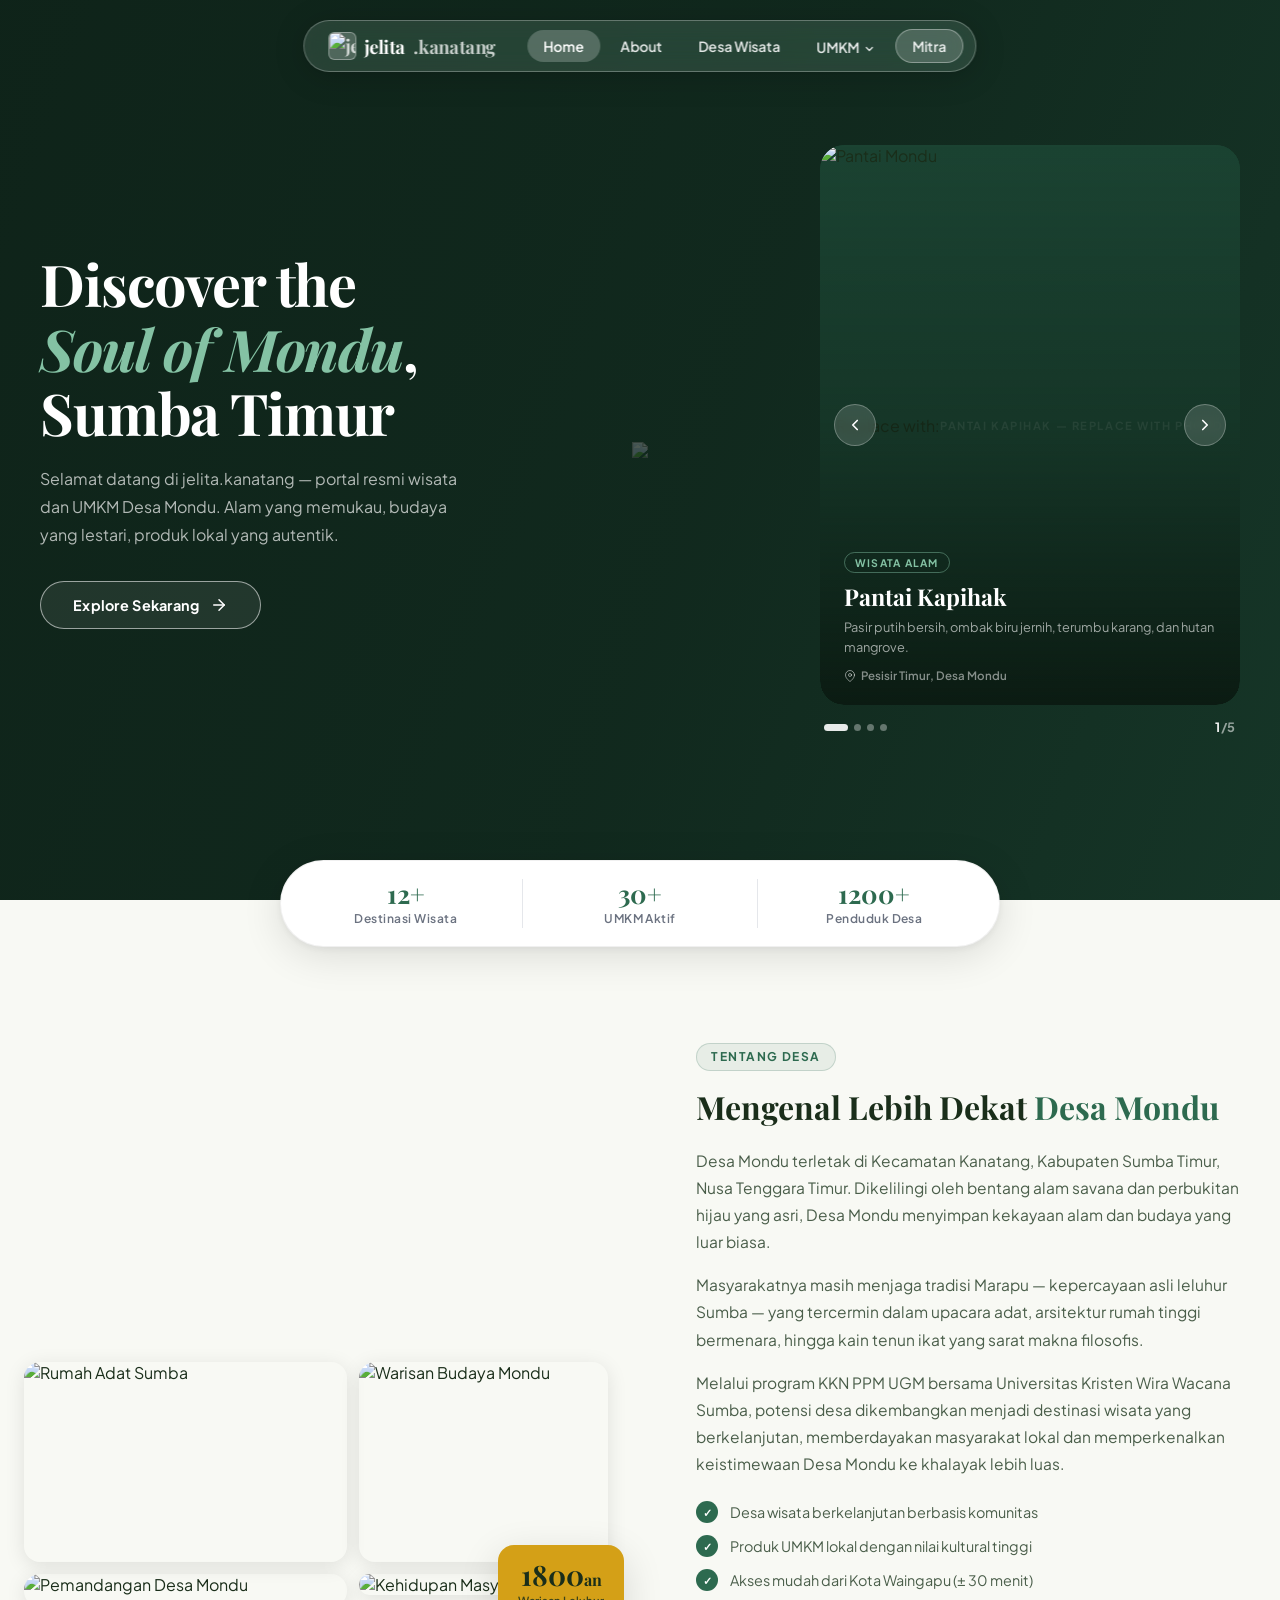
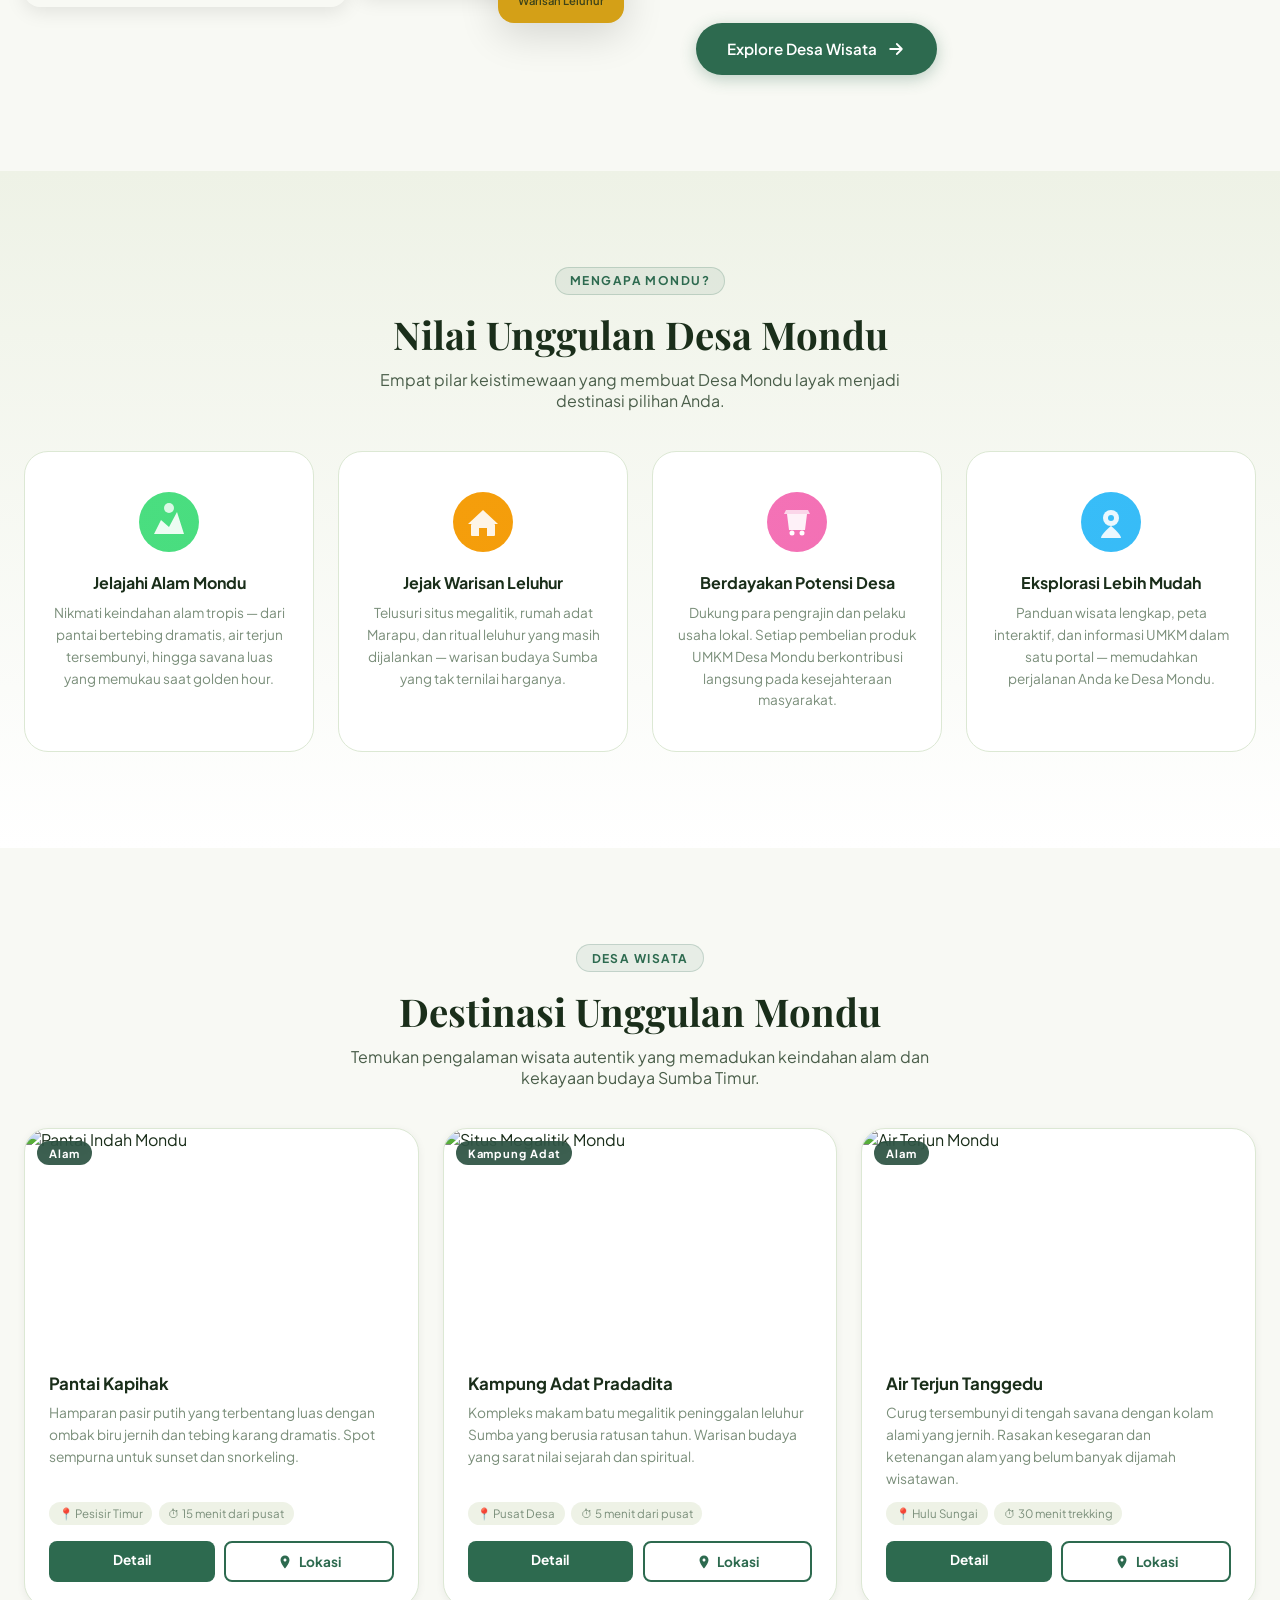
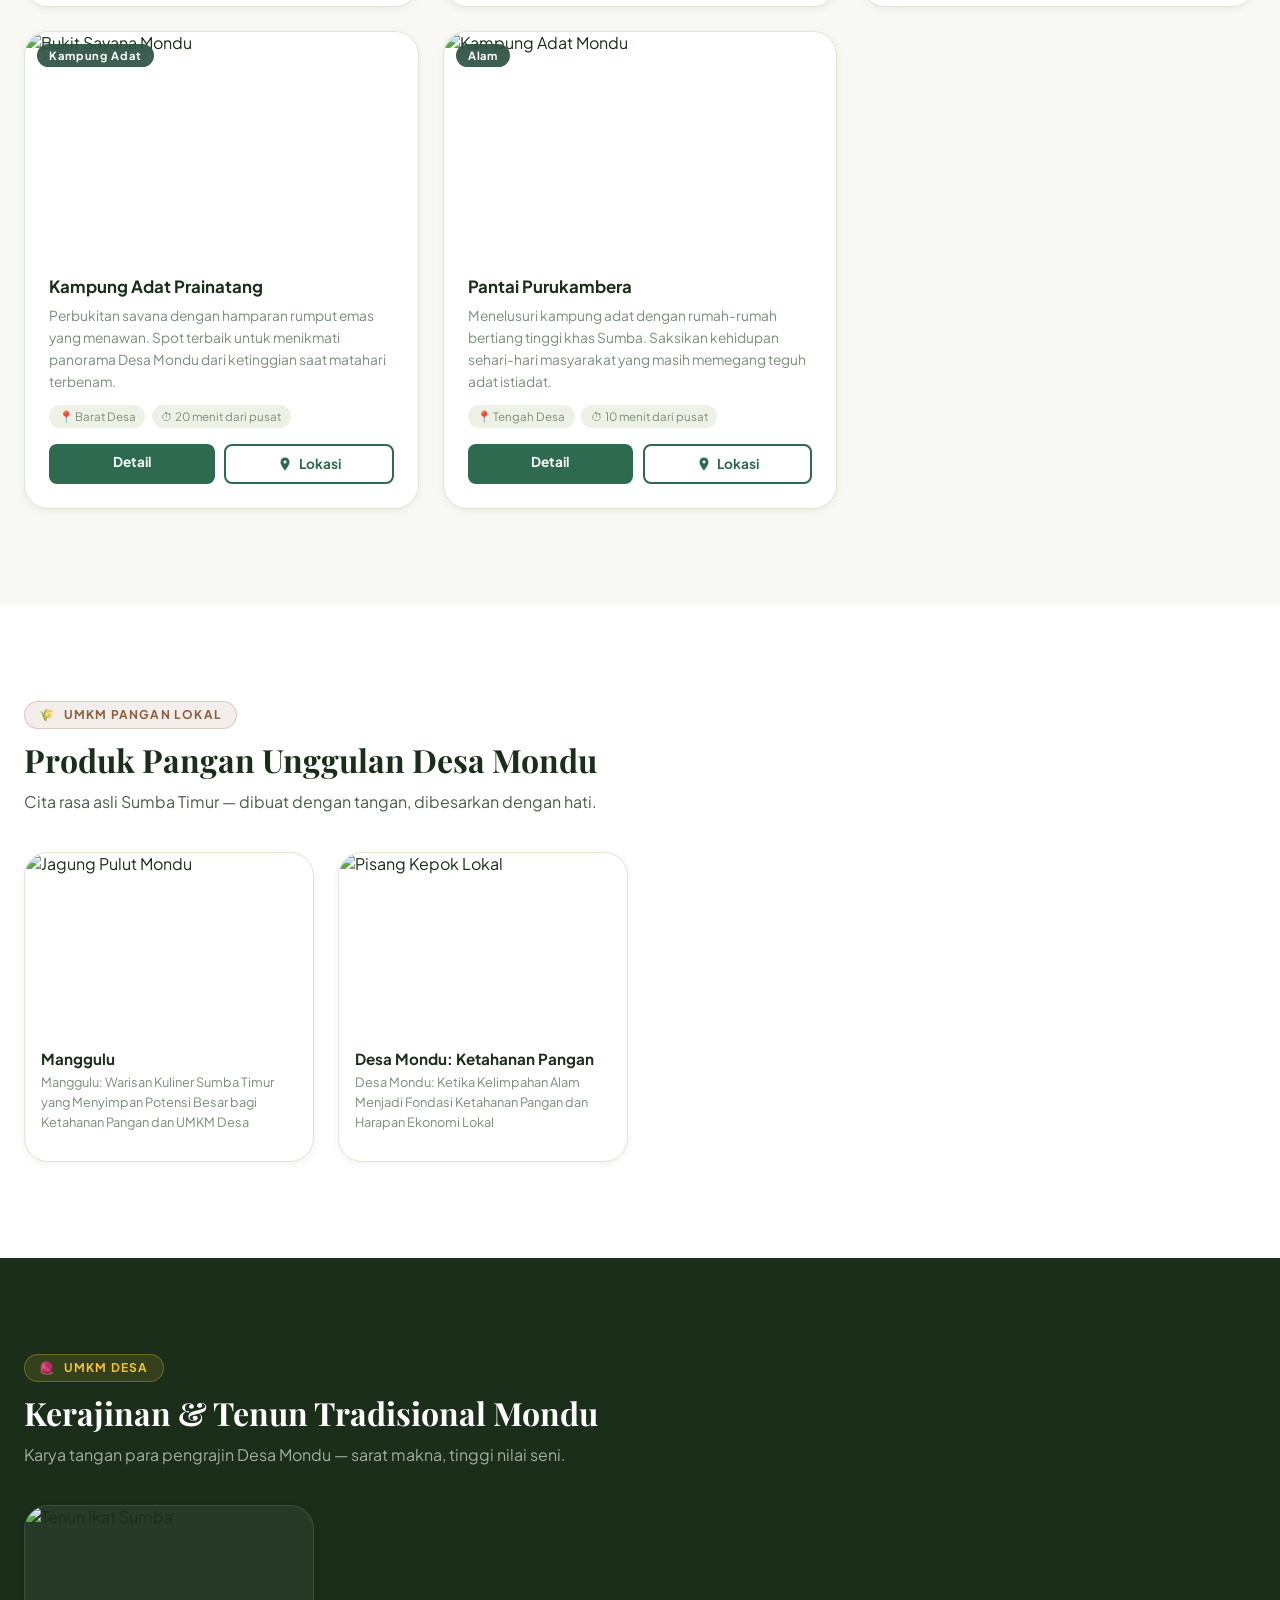
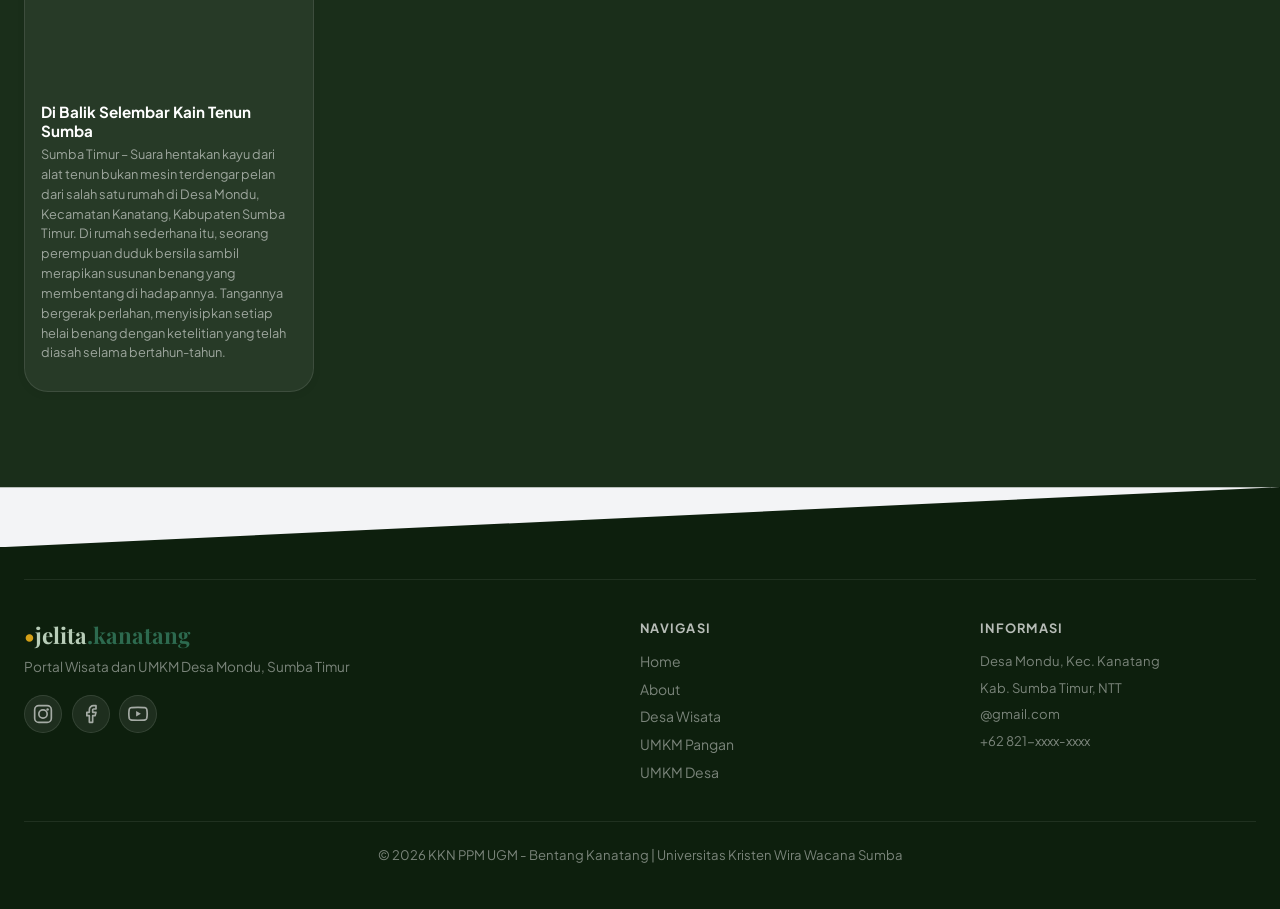
==== index.html @ 44c1d5ea "Add files via upload" ====
<!DOCTYPE html>
<html lang="id" class="scroll-smooth">
<head>
  <meta charset="UTF-8" />
  <meta name="viewport" content="width=device-width, initial-scale=1.0" />
  <meta name="description" content="jelita.kanatang — Jelajahi pesona alam, budaya, dan produk lokal Desa Mondu, Sumba Timur. Platform desa wisata dan UMKM unggulan." />
  <meta name="keywords" content="Desa Mondu, Wisata Sumba, KKN UGM, UMKM Sumba, jelita kanatang, desa wisata" />
  <meta name="author" content="KKN PPM UGM - Bentang Kanatang" />
  <title>jelita.kanatang — Desa Wisata &amp; UMKM Mondu, Sumba Timur</title>

  <!-- Google Fonts -->
  <link rel="preconnect" href="https://fonts.googleapis.com" />
  <link rel="preconnect" href="https://fonts.gstatic.com" crossorigin />
  <link href="https://fonts.googleapis.com/css2?family=Plus+Jakarta+Sans:wght@300;400;500;600;700;800&family=Playfair+Display:ital,wght@0,600;0,700;1,600&display=swap" rel="stylesheet" />

  <!-- External Stylesheet -->
  <link rel="stylesheet" href="style.css" />

  <!-- JavaScript and Tailwind -->
  <script src="script.js"></script>
  <script src="https://cdn.tailwindcss.com"></script>
</head>
<body>

<!-- ═══════════════════════════════════════════════════════
     ① FLOATING PILL HEADER (NEW CODE)
═══════════════════════════════════════════════════════ -->
<header id="site-header" role="banner">
  <div class="nav-inner">

    <!-- Logo with placeholder img -->
    <a href="#home" class="nav-logo" id="logo-link" aria-label="jelita.kanatang homepage">
      <span class="nav-logo-img" aria-hidden="true">
        <img src="images/no bg.png" alt="jelita.kanatang logo" width="28" height="28" />
        <!-- <svg xmlns="http://www.w3.org/2000/svg" width="16" height="16" viewBox="0 0 24 24" fill="none" stroke="currentColor" stroke-width="1.75" stroke-linecap="round" stroke-linejoin="round" aria-hidden="true"><path d="M3 9.5L12 3l9 6.5V21H3V9.5z"/><rect x="9" y="14" width="6" height="7"/></svg> -->
      </span>
      jelita<span>.kanatang</span>
    </a>

    <!-- Desktop nav (Mitra button inside nav group — no gap) -->
    <nav class="new-nav-links" id="main-nav" aria-label="Main navigation">
      <a href="#home" class="active" id="nav-link-home">Home</a>
      <a href="#about" id="nav-link-about">About</a>
      <a href="#wisata" id="nav-link-wisata">Desa Wisata</a>

      <!-- UMKM Dropdown -->
      <div class="new-dropdown-wrapper">
        <a href="#umkm-pangan" id="nav-link-umkm" aria-haspopup="true">
          UMKM
          <svg xmlns="http://www.w3.org/2000/svg" width="12" height="12" viewBox="0 0 24 24" fill="none" stroke="currentColor" stroke-width="2.5" stroke-linecap="round" stroke-linejoin="round" style="display:inline-block;vertical-align:middle;margin-left:2px;" aria-hidden="true">
            <polyline points="6 9 12 15 18 9"></polyline>
          </svg>
        </a>
        <div class="new-dropdown-menu" role="menu">
          <a href="#umkm-pangan" role="menuitem" id="nav-umkm-pangan">
            <svg xmlns="http://www.w3.org/2000/svg" width="16" height="16" viewBox="0 0 24 24" fill="none" stroke="currentColor" stroke-width="1.75" stroke-linecap="round" stroke-linejoin="round" aria-hidden="true"><path d="M12 2a5 5 0 0 1 5 5c0 5-5 13-5 13S7 12 7 7a5 5 0 0 1 5-5z"/></svg>
            UMKM Pangan Lokal
          </a>
          <a href="#umkm-desa" role="menuitem" id="nav-umkm-desa">
            <svg xmlns="http://www.w3.org/2000/svg" width="16" height="16" viewBox="0 0 24 24" fill="none" stroke="currentColor" stroke-width="1.75" stroke-linecap="round" stroke-linejoin="round" aria-hidden="true"><rect x="2" y="7" width="20" height="15" rx="2"/><path d="M16 7V5a2 2 0 0 0-2-2h-4a2 2 0 0 0-2 2v2"/></svg>
            UMKM Desa
          </a>
        </div>
      </div>

      <!-- Mitra directly next to UMKM (no gap) -->
      <a href="#mitra" class="new-nav-mitra" id="nav-mitra-btn">Mitra</a>
    </nav>

    <!-- Hamburger (mobile) -->
    <button class="new-hamburger" id="hamburger-btn" aria-label="Open navigation menu" aria-expanded="false">
      <span id="hb-1"></span>
      <span id="hb-2"></span>
      <span id="hb-3"></span>
    </button>
  </div>
</header>

<!-- Mobile nav panel -->
<nav class="new-mobile-nav" id="mobile-nav" aria-label="Mobile navigation" aria-hidden="true">
  <a href="#home" id="mob-home">Home</a>
  <a href="#about" id="mob-about">About</a>
  <a href="#wisata" id="mob-wisata">Desa Wisata</a>
  <a href="#umkm-pangan" id="mob-umkm-pangan">UMKM Pangan Lokal</a>
  <a href="#umkm-desa" id="mob-umkm-desa">UMKM Desa</a>
  <a href="#mitra" class="mob-mitra" id="mob-mitra">Mitra</a>
</nav>


<!-- ═══════════════════════════════════════════════════════
     ② HERO SECTION (NEW CODE — full-screen)
═══════════════════════════════════════════════════════ -->
<section id="home" class="new-hero-section" aria-label="Hero — Desa Mondu">

  <!-- Background placeholder backgroud foto desa -->
  <div class="new-hero-bg" id="hero-bg" aria-hidden="true">
    <img src="images/landingPage.png">
  </div>
  <div class="new-hero-overlay" aria-hidden="true"></div>

  <div class="new-hero-content">

    <!-- Left: Headline + CTA -->
    <div class="new-hero-left" style="animation: fadeInUp 0.7s ease 0.1s both;">
      <!-- <div class="new-hero-tag">
        <span class="new-hero-dot" aria-hidden="true"></span>
        Desa Mondu, Sumba Timur
      </div> -->

      <h1 class="new-hero-title">
        Discover the<br />
        <em>Soul of Mondu</em>,<br />
        Sumba Timur
      </h1>

      <p class="new-hero-desc">
        Selamat datang di jelita.kanatang — portal resmi wisata dan UMKM Desa Mondu. Alam yang memukau, budaya yang lestari, produk lokal yang autentik.
      </p>

      <a href="#wisata" class="new-hero-btn" id="hero-explore-btn">
        <span>Explore Sekarang</span>
        <svg xmlns="http://www.w3.org/2000/svg" width="18" height="18" viewBox="0 0 24 24" fill="none" stroke="currentColor" stroke-width="2" stroke-linecap="round" stroke-linejoin="round" aria-hidden="true">
          <line x1="5" y1="12" x2="19" y2="12"></line>
          <polyline points="12 5 19 12 12 19"></polyline>
        </svg>
      </a>
    </div>

    <!-- Right: Single-Card Slider -->
    <div style="animation: fadeInRight 0.75s ease 0.3s both;">
      <div class="new-slider-container" id="featured-slider">

        <!-- Viewport -->
        <div class="new-slider-viewport" id="slider-viewport">
          <div class="new-slider-track" id="slider-track" role="list">

            <!-- Card 1 -->
            <div class="new-slide-card" role="listitem" aria-label="Slide 1 of 4: Pantai Mondu">
              <div class="new-slide-img">
                Replace with: <img src="images/kapihak/" alt="Pantai Mondu" style="position:absolute;inset:0;width:100%;height:100%;object-fit:cover;" />
                <span>Pantai Kapihak — Replace with photo</span>
              </div>
              <div class="new-slide-overlay" aria-hidden="true"></div>
              <div class="new-slide-content">
                <span class="new-slide-badge">Wisata Alam</span>
                <h3 class="new-slide-title">Pantai Kapihak</h3>
                <p class="new-slide-desc">Pasir putih bersih, ombak biru jernih, terumbu karang, dan hutan mangrove.</p>
                <div class="new-slide-loc">
                  <svg xmlns="http://www.w3.org/2000/svg" width="12" height="12" viewBox="0 0 24 24" fill="none" stroke="currentColor" stroke-width="2" stroke-linecap="round" stroke-linejoin="round" aria-hidden="true"><path d="M21 10c0 7-9 13-9 13s-9-6-9-13a9 9 0 0 1 18 0z"></path><circle cx="12" cy="10" r="3"></circle></svg>
                  Pesisir Timur, Desa Mondu
                </div>
              </div>
            </div>

            <!-- Card 2 -->
            <div class="new-slide-card" role="listitem" aria-label="Slide 2 of 4: Situs Megalitik">
              <div class="new-slide-img">
                <!-- Replace with: <img src="images/wisata_budaya.jpg" alt="Situs Megalitik" style="position:absolute;inset:0;width:100%;height:100%;object-fit:cover;" /> -->
                <span>Situs Megalitik — Replace with photo</span>
              </div>
              <div class="new-slide-overlay" aria-hidden="true"></div>
              <div class="new-slide-content">
                <span class="new-slide-badge">Warisan Budaya</span>
                <h3 class="new-slide-title">Kampung Adat Pradadita</h3>
                <p class="new-slide-desc">Kompleks makam batu peninggalan leluhur Sumba berusia ratusan tahun, penuh makna sejarah dan spiritual.</p>
                <div class="new-slide-loc">
                  <svg xmlns="http://www.w3.org/2000/svg" width="12" height="12" viewBox="0 0 24 24" fill="none" stroke="currentColor" stroke-width="2" stroke-linecap="round" stroke-linejoin="round" aria-hidden="true"><path d="M21 10c0 7-9 13-9 13s-9-6-9-13a9 9 0 0 1 18 0z"></path><circle cx="12" cy="10" r="3"></circle></svg>
                  Pusat Desa Mondu
                </div>
              </div>
            </div>

            <!-- Card 3 -->
            <div class="new-slide-card" role="listitem" aria-label="Slide 4 of 4: Air Terjun Mondu">
              <div class="new-slide-img">
                Replace with: <img src="images/airterjun.JPG" alt="Air Terjun Mondu" style="position:absolute;inset:0;width:100%;height:100%;object-fit:cover;" />
                <span>Air Terjun Tanggedu Replace with photo</span>
              </div>
              <div class="new-slide-overlay" aria-hidden="true"></div>
              <div class="new-slide-content">
                <span class="new-slide-badge">Petualangan</span>
                <h3 class="new-slide-title">Air Terjun Tanggedu</h3>
                <p class="new-slide-desc">Curug tersembunyi di balik hutan tropis — kolam alami yang jernih.</p>
                <div class="new-slide-loc">
                  <svg xmlns="http://www.w3.org/2000/svg" width="12" height="12" viewBox="0 0 24 24" fill="none" stroke="currentColor" stroke-width="2" stroke-linecap="round" stroke-linejoin="round" aria-hidden="true"><path d="M21 10c0 7-9 13-9 13s-9-6-9-13a9 9 0 0 1 18 0z"></path><circle cx="12" cy="10" r="3"></circle></svg>
                  Hulu Sungai Mondu
                </div>
              </div>
            </div>

            <!-- Card 4 -->
            <div class="new-slide-card" role="listitem" aria-label="Slide 3 of 4: Bukit Savana">
              <div class="new-slide-img">
                <!-- Replace with: <img src="images/wisata_bukit.jpg" alt="Bukit Savana" style="position:absolute;inset:0;width:100%;height:100%;object-fit:cover;" /> -->
                <span>Bukit Savana — Replace with photo</span>
              </div>
              <div class="new-slide-overlay" aria-hidden="true"></div>
              <div class="new-slide-content">
                <span class="new-slide-badge">Panorama</span>
                <h3 class="new-slide-title">Kampung Adat Prainatang</h3>
                <p class="new-slide-desc">Hamparan savana keemasan yang membentang luas — spot terbaik menyaksikan sunset dari ketinggian.</p>
                <div class="new-slide-loc">
                  <svg xmlns="http://www.w3.org/2000/svg" width="12" height="12" viewBox="0 0 24 24" fill="none" stroke="currentColor" stroke-width="2" stroke-linecap="round" stroke-linejoin="round" aria-hidden="true"><path d="M21 10c0 7-9 13-9 13s-9-6-9-13a9 9 0 0 1 18 0z"></path><circle cx="12" cy="10" r="3"></circle></svg>
                  Barat Desa Mondu
                </div>
              </div>
            </div>

            <!-- Card 5 -->
            <div class="new-slide-card" role="listitem" aria-label="Slide 4 of 4: Air Terjun Mondu">
              <div class="new-slide-img">
                Replace with: <img src="images/.JPG" alt="Air Terjun Mondu" style="position:absolute;inset:0;width:100%;height:100%;object-fit:cover;" />
                <span>Pantai Purukambera</span>
              </div>
              <div class="new-slide-overlay" aria-hidden="true"></div>
              <div class="new-slide-content">
                <span class="new-slide-badge">Petualangan</span>
                <h3 class="new-slide-title">Pantai Purukambera</h3>
                <p class="new-slide-desc">lorem ipsum dolar ipset</p>
                <div class="new-slide-loc">
                  <svg xmlns="http://www.w3.org/2000/svg" width="12" height="12" viewBox="0 0 24 24" fill="none" stroke="currentColor" stroke-width="2" stroke-linecap="round" stroke-linejoin="round" aria-hidden="true"><path d="M21 10c0 7-9 13-9 13s-9-6-9-13a9 9 0 0 1 18 0z"></path><circle cx="12" cy="10" r="3"></circle></svg>
                  Hulu Sungai Mondu
                </div>
              </div>
            </div>

          </div><!-- /slider-track -->

          <!-- Arrow buttons centered over card (absolute overlay) -->
          <div class="new-arrows-overlay" aria-hidden="true">
            <button class="new-arrow-btn" id="slider-prev" aria-label="Previous slide">
              <svg xmlns="http://www.w3.org/2000/svg" width="18" height="18" viewBox="0 0 24 24" fill="none" stroke="currentColor" stroke-width="2.2" stroke-linecap="round" stroke-linejoin="round" aria-hidden="true"><polyline points="15 18 9 12 15 6"></polyline></svg>
            </button>
            <button class="new-arrow-btn" id="slider-next" aria-label="Next slide">
              <svg xmlns="http://www.w3.org/2000/svg" width="18" height="18" viewBox="0 0 24 24" fill="none" stroke="currentColor" stroke-width="2.2" stroke-linecap="round" stroke-linejoin="round" aria-hidden="true"><polyline points="9 18 15 12 9 6"></polyline></svg>
            </button>
          </div>
        </div><!-- /slider-viewport -->

        <!-- Dots + counter -->
        <div class="new-slider-controls">
          <div class="new-dots" id="slider-dots" role="tablist" aria-label="Slide navigation">
            <button class="new-dot active" data-index="0" role="tab" aria-selected="true" aria-label="Go to slide 1"></button>
            <button class="new-dot" data-index="1" role="tab" aria-selected="false" aria-label="Go to slide 2"></button>
            <button class="new-dot" data-index="2" role="tab" aria-selected="false" aria-label="Go to slide 3"></button>
            <button class="new-dot" data-index="3" role="tab" aria-selected="false" aria-label="Go to slide 4"></button>
          </div>
          <span class="new-counter" aria-live="polite" aria-atomic="true">
            <span class="cur" id="slider-cur">1</span>/<span id="slider-total">4</span>
          </span>
        </div>

      </div><!-- /new-slider-container -->
    </div><!-- /hero-right -->

  </div><!-- /new-hero-content -->
</section>


<!-- ═══════════════════════════════════════════════════════
     ③ FLOATING HIGHLIGHTS BAR (NEW CODE)
═══════════════════════════════════════════════════════ -->
<div class="new-hl-wrapper" aria-label="Desa Mondu at a glance">
  <div class="new-hl-bar" id="hl-bar">
    <div class="new-hl-item">
      <span class="new-hl-num" data-target="12">12+</span>
      <span class="new-hl-label">Destinasi Wisata</span>
    </div>
    <div class="new-hl-div" aria-hidden="true"></div>
    <div class="new-hl-item">
      <span class="new-hl-num" data-target="30">30+</span>
      <span class="new-hl-label">UMKM Aktif</span>
    </div>
    <div class="new-hl-div" aria-hidden="true"></div>
    <div class="new-hl-item">
      <span class="new-hl-num" data-target="1200">1200+</span>
      <span class="new-hl-label">Penduduk Desa</span>
    </div>
  </div>
</div>


<!-- ═══════════════════════════════════════════════════════
     ④ QUICK HIGHLIGHTS (OLD CODE — 3 feature strips)
═══════════════════════════════════════════════════════ -->
<!-- <section class="highlights-section" aria-label="Keunggulan Desa Mondu">
  <div class="highlights-container">
    <div class="highlight-item">
      <div class="highlight-icon" aria-hidden="true">🌿</div>
      <div class="highlight-text">
        <strong>Alam Tropis yang Memukau</strong>
        <p>Hutan, pantai, savana, dan air terjun tersembunyi menanti petualangan Anda di Desa Mondu.</p>
      </div>
    </div>
    <div class="highlight-divider" aria-hidden="true"></div>
    <div class="highlight-item">
      <div class="highlight-icon" aria-hidden="true">🏛️</div>
      <div class="highlight-text">
        <strong>Warisan Budaya Leluhur</strong>
        <p>Situs megalitik, ritual Marapu, dan tenun ikat tradisional yang masih lestari hingga kini.</p>
      </div>
    </div>
    <div class="highlight-divider" aria-hidden="true"></div>
    <div class="highlight-item">
      <div class="highlight-icon" aria-hidden="true">🛒</div>
      <div class="highlight-text">
        <strong>UMKM Lokal Berkembang</strong>
        <p>Lebih dari 30 UMKM aktif menawarkan produk pangan, kerajinan, dan kain tenun khas Sumba.</p>
      </div>
    </div>
  </div>
</section> -->


<!-- ═══════════════════════════════════════════════════════
     ⑤ ABOUT SECTION (OLD CODE — Tentang Desa Mondu)
═══════════════════════════════════════════════════════ -->
<section id="about" class="about-section">
  <div class="about-container">

    <!-- Left: Photo Collage -->
    <div class="about-gallery" aria-label="Galeri Foto Desa Mondu">
      <div class="gallery-grid">
        <div class="gallery-card gallery-large">
          <img src="images/hero_mondu.jpg" alt="Pemandangan Desa Mondu" loading="lazy" />
        </div>
        <div class="gallery-card gallery-top-right">
          <img src="images/about_collage1.jpg" alt="Kehidupan Masyarakat Mondu" loading="lazy" />
        </div>
        <div class="gallery-card gallery-bottom-left">
          <img src="images/about_collage2.jpg" alt="Rumah Adat Sumba" loading="lazy" />
        </div>
        <div class="gallery-card gallery-bottom-right">
          <img src="images/wisata_budaya.jpg" alt="Warisan Budaya Mondu" loading="lazy" />
        </div>
      </div>
      <!-- Floating badge -->
      <div class="gallery-badge" aria-label="Sejak 1800an">
        <span class="badge-year">1800<span>an</span></span>
        <span class="badge-label">Warisan Leluhur</span>
      </div>
    </div>

    <!-- Right: Narrative -->
    <div class="about-content">
      <div class="old-section-tag" aria-label="Tentang Desa">Tentang Desa</div>
      <h2 class="about-title">Mengenal Lebih Dekat <span class="text-accent">Desa Mondu</span></h2>
      <p class="about-text">
        Desa Mondu terletak di Kecamatan Kanatang, Kabupaten Sumba Timur, Nusa Tenggara Timur. Dikelilingi oleh bentang alam savana dan perbukitan hijau yang asri, Desa Mondu menyimpan kekayaan alam dan budaya yang luar biasa.
      </p>
      <p class="about-text">
        Masyarakatnya masih menjaga tradisi Marapu — kepercayaan asli leluhur Sumba — yang tercermin dalam upacara adat, arsitektur rumah tinggi bermenara, hingga kain tenun ikat yang sarat makna filosofis.
      </p>
      <p class="about-text">
        Melalui program KKN PPM UGM bersama Universitas Kristen Wira Wacana Sumba, potensi desa dikembangkan menjadi destinasi wisata yang berkelanjutan, memberdayakan masyarakat lokal dan memperkenalkan keistimewaan Desa Mondu ke khalayak lebih luas.
      </p>
      <div class="about-features">
        <div class="about-feature-item">
          <span class="feature-check" aria-hidden="true">✓</span>
          <span>Desa wisata berkelanjutan berbasis komunitas</span>
        </div>
        <div class="about-feature-item">
          <span class="feature-check" aria-hidden="true">✓</span>
          <span>Produk UMKM lokal dengan nilai kultural tinggi</span>
        </div>
        <div class="about-feature-item">
          <span class="feature-check" aria-hidden="true">✓</span>
          <span>Akses mudah dari Kota Waingapu (± 30 menit)</span>
        </div>
      </div>
      <a href="#wisata" class="btn-primary" id="about-explore-btn" style="display:inline-flex; margin-top: 2rem;">
        <span>Explore Desa Wisata</span>
        <svg width="20" height="20" viewBox="0 0 20 20" fill="none" xmlns="http://www.w3.org/2000/svg" aria-hidden="true">
          <path d="M4.16675 10H15.8334M15.8334 10L10.8334 5M15.8334 10L10.8334 15" stroke="currentColor" stroke-width="1.8" stroke-linecap="round" stroke-linejoin="round"/>
        </svg>
      </a>
    </div>
  </div>
</section>


<!-- ═══════════════════════════════════════════════════════
     ⑥ VALUE PROPOSITION (OLD CODE — 4 columns)
═══════════════════════════════════════════════════════ -->
<section class="values-section" aria-label="Keunggulan Desa Mondu">
  <div class="values-container">
    <div class="old-section-header centered">
      <div class="old-section-tag">Mengapa Mondu?</div>
      <h2>Nilai Unggulan Desa Mondu</h2>
      <p>Empat pilar keistimewaan yang membuat Desa Mondu layak menjadi destinasi pilihan Anda.</p>
    </div>
    <div class="values-grid">
      <div class="value-card reveal reveal-delay-1" id="value-alam">
        <div class="value-icon-wrap">
          <svg class="value-icon" viewBox="0 0 60 60" fill="none" xmlns="http://www.w3.org/2000/svg" aria-hidden="true">
            <circle cx="30" cy="30" r="30" fill="url(#grad1)"/>
            <defs><linearGradient id="grad1" x1="0" y1="0" x2="60" y2="60"><stop offset="0%" stop-color="#4ade80"/><stop offset="100%" stop-color="#16a34a"/></linearGradient></defs>
            <path d="M15 42L22 28L30 35L38 20L45 42H15Z" fill="white" fill-opacity="0.9"/>
            <circle cx="30" cy="16" r="5" fill="white" fill-opacity="0.8"/>
          </svg>
        </div>
        <h3 class="value-title">Jelajahi Alam Mondu</h3>
        <p class="value-desc">Nikmati keindahan alam tropis — dari pantai bertebing dramatis, air terjun tersembunyi, hingga savana luas yang memukau saat golden hour.</p>
      </div>
      <div class="value-card reveal reveal-delay-2" id="value-budaya">
        <div class="value-icon-wrap">
          <svg class="value-icon" viewBox="0 0 60 60" fill="none" xmlns="http://www.w3.org/2000/svg" aria-hidden="true">
            <circle cx="30" cy="30" r="30" fill="url(#grad2)"/>
            <defs><linearGradient id="grad2" x1="0" y1="0" x2="60" y2="60"><stop offset="0%" stop-color="#f59e0b"/><stop offset="100%" stop-color="#d97706"/></linearGradient></defs>
            <rect x="18" y="32" width="24" height="12" rx="1" fill="white" fill-opacity="0.9"/>
            <path d="M15 32L30 18L45 32H15Z" fill="white" fill-opacity="0.9"/>
            <rect x="26" y="36" width="8" height="8" fill="url(#grad2)"/>
          </svg>
        </div>
        <h3 class="value-title">Jejak Warisan Leluhur</h3>
        <p class="value-desc">Telusuri situs megalitik, rumah adat Marapu, dan ritual leluhur yang masih dijalankan — warisan budaya Sumba yang tak ternilai harganya.</p>
      </div>
      <div class="value-card reveal reveal-delay-3" id="value-umkm">
        <div class="value-icon-wrap">
          <svg class="value-icon" viewBox="0 0 60 60" fill="none" xmlns="http://www.w3.org/2000/svg" aria-hidden="true">
            <circle cx="30" cy="30" r="30" fill="url(#grad3)"/>
            <defs><linearGradient id="grad3" x1="0" y1="0" x2="60" y2="60"><stop offset="0%" stop-color="#f472b6"/><stop offset="100%" stop-color="#be185d"/></linearGradient></defs>
            <path d="M20 22H40L38 38H22L20 22Z" fill="white" fill-opacity="0.9"/>
            <path d="M17 22L19 18H41L43 22H17Z" fill="white" fill-opacity="0.7"/>
            <circle cx="25" cy="41" r="2.5" fill="white"/>
            <circle cx="35" cy="41" r="2.5" fill="white"/>
          </svg>
        </div>
        <h3 class="value-title">Berdayakan Potensi Desa</h3>
        <p class="value-desc">Dukung para pengrajin dan pelaku usaha lokal. Setiap pembelian produk UMKM Desa Mondu berkontribusi langsung pada kesejahteraan masyarakat.</p>
      </div>
      <div class="value-card reveal reveal-delay-4" id="value-akses">
        <div class="value-icon-wrap">
          <svg class="value-icon" viewBox="0 0 60 60" fill="none" xmlns="http://www.w3.org/2000/svg" aria-hidden="true">
            <circle cx="30" cy="30" r="30" fill="url(#grad4)"/>
            <defs><linearGradient id="grad4" x1="0" y1="0" x2="60" y2="60"><stop offset="0%" stop-color="#38bdf8"/><stop offset="100%" stop-color="#0369a1"/></linearGradient></defs>
            <circle cx="30" cy="26" r="8" fill="white" fill-opacity="0.9"/>
            <path d="M30 34C30 34 20 42 20 46H40C40 42 30 34 30 34Z" fill="white" fill-opacity="0.9"/>
            <circle cx="30" cy="26" r="3" fill="url(#grad4)"/>
          </svg>
        </div>
        <h3 class="value-title">Eksplorasi Lebih Mudah</h3>
        <p class="value-desc">Panduan wisata lengkap, peta interaktif, dan informasi UMKM dalam satu portal — memudahkan perjalanan Anda ke Desa Mondu.</p>
      </div>
    </div>
  </div>
</section>


<!-- ═══════════════════════════════════════════════════════
     ⑦ TOURISM GRID SECTION (OLD CODE)
═══════════════════════════════════════════════════════ -->
<section id="wisata" class="wisata-section">
  <div class="wisata-container">
    <div class="old-section-header centered">
      <div class="old-section-tag">Desa Wisata</div>
      <h2>Destinasi Unggulan Mondu</h2>
      <p>Temukan pengalaman wisata autentik yang memadukan keindahan alam dan kekayaan budaya Sumba Timur.</p>
    </div>
    <div class="wisata-grid">

      <!-- Card 1 -->
      <article class="wisata-card reveal" id="wisata-card-pantai">
        <div class="wisata-thumb">
          <img src="images/wisata_pantai.jpg" alt="Pantai Indah Mondu" loading="lazy" />
          <div class="wisata-badge-cat">Alam</div>
        </div>
        <div class="wisata-body">
          <h3 class="wisata-title">Pantai Kapihak</h3>
          <p class="wisata-desc">Hamparan pasir putih yang terbentang luas dengan ombak biru jernih dan tebing karang dramatis. Spot sempurna untuk sunset dan snorkeling.</p>
          <div class="wisata-meta">
            <span class="meta-tag">📍 Pesisir Timur</span>
            <span class="meta-tag">⏱ 15 menit dari pusat</span>
          </div>
          <div class="wisata-actions">
            <a href="pantai-kapihak.html" class="btn-detail" id="btn-detail-pantai">Detail</a>
            <button class="btn-lokasi" id="btn-lokasi-pantai" data-name="Pantai Mondu" data-maps="https://www.google.com/maps/embed?pb=!1m18!1m12!1m3!1d126560.2573!2d120.1500!3d-9.8500!2m3!1f0!2f0!3f0!3m2!1i1024!2i768!4f13.1!3m3!1m2!1s0x2da18500eacb1e11%3A0x8c37c3aad8b03f9b!2sSumba%20Timur%2C%20East%20Nusa%20Tenggara!5e0!3m2!1sen!2sid!4v1690000000000">
              <svg width="16" height="16" viewBox="0 0 16 16" fill="none" aria-hidden="true"><path d="M8 1.5C5.515 1.5 3.5 3.515 3.5 6C3.5 9.5 8 14.5 8 14.5C8 14.5 12.5 9.5 12.5 6C12.5 3.515 10.485 1.5 8 1.5ZM8 7.5C7.172 7.5 6.5 6.828 6.5 6C6.5 5.172 7.172 4.5 8 4.5C8.828 4.5 9.5 5.172 9.5 6C9.5 6.828 8.828 7.5 8 7.5Z" fill="currentColor"/></svg>
              Lokasi
            </button>
          </div>
        </div>
      </article>

      <!-- Card 2 -->
      <article class="wisata-card reveal reveal-delay-1" id="wisata-card-megalitik">
        <div class="wisata-thumb">
          <img src="images/wisata_budaya.jpg" alt="Situs Megalitik Mondu" loading="lazy" />
          <div class="wisata-badge-cat">Kampung Adat</div>
        </div>
        <div class="wisata-body">
          <h3 class="wisata-title">Kampung Adat Pradadita</h3>
          <p class="wisata-desc">Kompleks makam batu megalitik peninggalan leluhur Sumba yang berusia ratusan tahun. Warisan budaya yang sarat nilai sejarah dan spiritual.</p>
          <div class="wisata-meta">
            <span class="meta-tag">📍 Pusat Desa</span>
            <span class="meta-tag">⏱ 5 menit dari pusat</span>
          </div>
          <div class="wisata-actions">
            <a href="kampung-adat.html" class="btn-detail" id="btn-detail-megalitik">Detail</a>
            <button class="btn-lokasi" id="btn-lokasi-megalitik" data-name="Situs Megalitik Mondu" data-maps="https://www.google.com/maps/embed?pb=!1m18!1m12!1m3!1d126560.2573!2d120.1800!3d-9.8300!2m3!1f0!2f0!3f0!3m2!1i1024!2i768!4f13.1!3m3!1m2!1s0x2da18500eacb1e11%3A0x8c37c3aad8b03f9b!2sSumba%20Timur%2C%20East%20Nusa%20Tenggara!5e0!3m2!1sen!2sid!4v1690000000001">
              <svg width="16" height="16" viewBox="0 0 16 16" fill="none" aria-hidden="true"><path d="M8 1.5C5.515 1.5 3.5 3.515 3.5 6C3.5 9.5 8 14.5 8 14.5C8 14.5 12.5 9.5 12.5 6C12.5 3.515 10.485 1.5 8 1.5ZM8 7.5C7.172 7.5 6.5 6.828 6.5 6C6.5 5.172 7.172 4.5 8 4.5C8.828 4.5 9.5 5.172 9.5 6C9.5 6.828 8.828 7.5 8 7.5Z" fill="currentColor"/></svg>
              Lokasi
            </button>
          </div>
        </div>
      </article>

      <!-- Card 3 -->
      <article class="wisata-card reveal reveal-delay-2" id="wisata-card-airterjun">
        <div class="wisata-thumb">
          <img src="images/wisata_air_terjun.jpg" alt="Air Terjun Mondu" loading="lazy" />
          <div class="wisata-badge-cat">Alam</div>
        </div>
        <div class="wisata-body">
          <h3 class="wisata-title">Air Terjun Tanggedu</h3>
          <p class="wisata-desc">Curug tersembunyi di tengah savana dengan kolam alami yang jernih. Rasakan kesegaran dan ketenangan alam yang belum banyak dijamah wisatawan.</p>
          <div class="wisata-meta">
            <span class="meta-tag">📍 Hulu Sungai</span>
            <span class="meta-tag">⏱ 30 menit trekking</span>
          </div>
          <div class="wisata-actions">
            <a href="tanggedu.html" class="btn-detail" id="btn-detail-airterjun">Detail</a>
            <button class="btn-lokasi" id="btn-lokasi-airterjun" data-name="Air Terjun Mondu" data-maps="https://www.google.com/maps/embed?pb=!1m18!1m12!1m3!1d126560.2573!2d120.1500!3d-9.8200!2m3!1f0!2f0!3f0!3m2!1i1024!2i768!4f13.1!3m3!1m2!1s0x2da18500eacb1e11%3A0x8c37c3aad8b03f9b!2sSumba%20Timur%2C%20East%20Nusa%20Tenggara!5e0!3m2!1sen!2sid!4v1690000000002">
              <svg width="16" height="16" viewBox="0 0 16 16" fill="none" aria-hidden="true"><path d="M8 1.5C5.515 1.5 3.5 3.515 3.5 6C3.5 9.5 8 14.5 8 14.5C8 14.5 12.5 9.5 12.5 6C12.5 3.515 10.485 1.5 8 1.5ZM8 7.5C7.172 7.5 6.5 6.828 6.5 6C6.5 5.172 7.172 4.5 8 4.5C8.828 4.5 9.5 5.172 9.5 6C9.5 6.828 8.828 7.5 8 7.5Z" fill="currentColor"/></svg>
              Lokasi
            </button>
          </div>
        </div>
      </article>

      <!-- Card 4 -->
      <article class="wisata-card reveal" id="wisata-card-bukit">
        <div class="wisata-thumb">
          <img src="images/wisata_bukit.jpg" alt="Bukit Savana Mondu" loading="lazy" />
          <div class="wisata-badge-cat">Kampung Adat</div>
        </div>
        <div class="wisata-body">
          <h3 class="wisata-title">Kampung Adat Prainatang</h3>
          <p class="wisata-desc">Perbukitan savana dengan hamparan rumput emas yang menawan. Spot terbaik untuk menikmati panorama Desa Mondu dari ketinggian saat matahari terbenam.</p>
          <div class="wisata-meta">
            <span class="meta-tag">📍 Barat Desa</span>
            <span class="meta-tag">⏱ 20 menit dari pusat</span>
          </div>
          <div class="wisata-actions">
            <a href="kampung-prainatang.html" class="btn-detail" id="btn-detail-bukit">Detail</a>
            <button class="btn-lokasi" id="btn-lokasi-bukit" data-name="Bukit Savana Mondu" data-maps="https://www.google.com/maps/embed?pb=!1m18!1m12!1m3!1d126560.2573!2d120.1600!3d-9.8400!2m3!1f0!2f0!3f0!3m2!1i1024!2i768!4f13.1!3m3!1m2!1s0x2da18500eacb1e11%3A0x8c37c3aad8b03f9b!2sSumba%20Timur%2C%20East%20Nusa%20Tenggara!5e0!3m2!1sen!2sid!4v1690000000003">
              <svg width="16" height="16" viewBox="0 0 16 16" fill="none" aria-hidden="true"><path d="M8 1.5C5.515 1.5 3.5 3.515 3.5 6C3.5 9.5 8 14.5 8 14.5C8 14.5 12.5 9.5 12.5 6C12.5 3.515 10.485 1.5 8 1.5ZM8 7.5C7.172 7.5 6.5 6.828 6.5 6C6.5 5.172 7.172 4.5 8 4.5C8.828 4.5 9.5 5.172 9.5 6C9.5 6.828 8.828 7.5 8 7.5Z" fill="currentColor"/></svg>
              Lokasi
            </button>
          </div>
        </div>
      </article>

      <!-- Card 5 -->
      <article class="wisata-card reveal reveal-delay-1" id="wisata-card-kampungadat">
        <div class="wisata-thumb">
          <img src="images/about_collage2.jpg" alt="Kampung Adat Mondu" loading="lazy" />
          <div class="wisata-badge-cat">Alam</div>
        </div>
        <div class="wisata-body">
          <h3 class="wisata-title">Pantai Purukambera</h3>
          <p class="wisata-desc">Menelusuri kampung adat dengan rumah-rumah bertiang tinggi khas Sumba. Saksikan kehidupan sehari-hari masyarakat yang masih memegang teguh adat istiadat.</p>
          <div class="wisata-meta">
            <span class="meta-tag">📍 Tengah Desa</span>
            <span class="meta-tag">⏱ 10 menit dari pusat</span>
          </div>
          <div class="wisata-actions">
            <a href="purukambera.html" class="btn-detail" id="btn-detail-kampungadat">Detail</a>
            <button class="btn-lokasi" id="btn-lokasi-kampungadat" data-name="Kampung Adat Mondu" data-maps="https://www.google.com/maps/embed?pb=!1m18!1m12!1m3!1d126560.2573!2d120.1900!3d-9.8300!2m3!1f0!2f0!3f0!3m2!1i1024!2i768!4f13.1!3m3!1m2!1s0x2da18500eacb1e11%3A0x8c37c3aad8b03f9b!2sSumba%20Timur%2C%20East%20Nusa%20Tenggara!5e0!3m2!1sen!2sid!4v1690000000004">
              <svg width="16" height="16" viewBox="0 0 16 16" fill="none" aria-hidden="true"><path d="M8 1.5C5.515 1.5 3.5 3.515 3.5 6C3.5 9.5 8 14.5 8 14.5C8 14.5 12.5 9.5 12.5 6C12.5 3.515 10.485 1.5 8 1.5ZM8 7.5C7.172 7.5 6.5 6.828 6.5 6C6.5 5.172 7.172 4.5 8 4.5C8.828 4.5 9.5 5.172 9.5 6C9.5 6.828 8.828 7.5 8 7.5Z" fill="currentColor"/></svg>
              Lokasi
            </button>
          </div>
        </div>
      </article>

      <!-- Card 6 -->
      <!-- <article class="wisata-card reveal reveal-delay-2" id="wisata-card-komunitas">
        <div class="wisata-thumb">
          <img src="images/about_collage1.jpg" alt="Wisata Komunitas Mondu" loading="lazy" />
          <div class="wisata-badge-cat">Komunitas</div>
        </div>
        <div class="wisata-body">
          <h3 class="wisata-title">Wisata Komunitas</h3>
          <p class="wisata-desc">Bergabunglah dengan kegiatan komunitas desa — belajar menenun, memasak makanan tradisional, atau mengikuti upacara adat yang autentik bersama warga lokal.</p>
          <div class="wisata-meta">
            <span class="meta-tag">📍 Balai Desa</span>
            <span class="meta-tag">⏱ By appointment</span>
          </div>
          <div class="wisata-actions">
            <a href="wisata-detail.html" class="btn-detail" id="btn-detail-komunitas">Detail</a>
            <button class="btn-lokasi" id="btn-lokasi-komunitas" data-name="Balai Desa Mondu" data-maps="https://www.google.com/maps/embed?pb=!1m18!1m12!1m3!1d126560.2573!2d120.1700!3d-9.8300!2m3!1f0!2f0!3f0!3m2!1i1024!2i768!4f13.1!3m3!1m2!1s0x2da18500eacb1e11%3A0x8c37c3aad8b03f9b!2sSumba%20Timur%2C%20East%20Nusa%20Tenggara!5e0!3m2!1sen!2sid!4v1690000000005">
              <svg width="16" height="16" viewBox="0 0 16 16" fill="none" aria-hidden="true"><path d="M8 1.5C5.515 1.5 3.5 3.515 3.5 6C3.5 9.5 8 14.5 8 14.5C8 14.5 12.5 9.5 12.5 6C12.5 3.515 10.485 1.5 8 1.5ZM8 7.5C7.172 7.5 6.5 6.828 6.5 6C6.5 5.172 7.172 4.5 8 4.5C8.828 4.5 9.5 5.172 9.5 6C9.5 6.828 8.828 7.5 8 7.5Z" fill="currentColor"/></svg>
              Lokasi
            </button>
          </div>
        </div>
      </article> -->

    </div>
  </div>
</section>


<!-- ═══════════════════════════════════════════════════════
     ⑧ UMKM PANGAN LOKAL (OLD CODE)
═══════════════════════════════════════════════════════ -->
<section id="umkm-pangan" class="umkm-section umkm-pangan-section">
  <div class="umkm-container">
    <div class="old-section-header">
      <div class="umkm-label pangan-label"><span>🌾</span> UMKM Pangan Lokal</div>
      <h2>Produk Pangan Unggulan Desa Mondu</h2>
      <p>Cita rasa asli Sumba Timur — dibuat dengan tangan, dibesarkan dengan hati.</p>
    </div>
    <div class="umkm-grid">
      <a href="manggulu.html" class="umkm-card reveal" id="umkm-pangan-1">
        <div class="umkm-img-wrap">
          <img src="images/umkm/MANGGULU.jpg" alt="Jagung Pulut Mondu" loading="lazy" />
        </div>
        <div class="umkm-card-body">
          <h4>Manggulu</h4>
          <p class="umkm-desc">Manggulu: Warisan Kuliner Sumba Timur yang Menyimpan Potensi Besar bagi Ketahanan Pangan dan UMKM Desa</p>
        </div>
      </a>
      <a href="ketahanan.html" class="umkm-card reveal reveal-delay-1" id="umkm-pangan-2">
        <div class="umkm-img-wrap">
          <img src="images/umkm/Ketahanan Pangan Lokal.jpg" alt="Pisang Kepok Lokal" loading="lazy" />
        </div>
        <div class="umkm-card-body">
          <h4>Desa Mondu: Ketahanan Pangan</h4>
          <p class="umkm-desc">Desa Mondu: Ketika Kelimpahan Alam Menjadi Fondasi Ketahanan Pangan dan Harapan Ekonomi Lokal</p>
        </div>
      </a>
      <!-- <a href="umkm-detail.html" class="umkm-card reveal reveal-delay-2" id="umkm-pangan-3">
        <div class="umkm-img-wrap">
          <img src="images/umkm_pangan.jpg" alt="Kacang Tanah Sumba" loading="lazy" />
        </div>
        <div class="umkm-card-body">
          <h4>Kacang Tanah Mondu</h4>
          <p class="umkm-desc">Kacang tanah Sumba dikenal karena ukuran bijinya yang kecil namun memiliki profil rasa gurih yang pekat. Dibudidayakan secara organik oleh petani lokal, kacang ini diolah dengan teknik sangrai pasir tradisional.</p>
        </div>
      </a>
      <a href="umkm-detail.html" class="umkm-card reveal reveal-delay-3" id="umkm-pangan-4">
        <div class="umkm-img-wrap">
          <img src="images/hero_mondu.jpg" alt="Ubi Jalar Ungu" loading="lazy" />
        </div>
        <div class="umkm-card-body">
          <h4>Ubi Jalar Ungu</h4>
          <p class="umkm-desc">Ubi jalar ungu menjadi sumber pangan alternatif yang sangat dihargai di ekosistem pertanian Mondu. Sering diolah secara sederhana, ubi ini menjadi sajian hangat saat warga berkumpul bersama.</p>
        </div>
      </a> -->
    </div>
  </div>
</section>


<!-- ═══════════════════════════════════════════════════════
     ⑨ UMKM DESA — Kerajinan & Tenun (OLD CODE)
═══════════════════════════════════════════════════════ -->
<section id="umkm-desa" class="umkm-section umkm-desa-section">
  <div class="umkm-container">
    <div class="old-section-header">
      <div class="umkm-label desa-label"><span>🧶</span> UMKM Desa</div>
      <h2>Kerajinan &amp; Tenun Tradisional Mondu</h2>
      <p>Karya tangan para pengrajin Desa Mondu — sarat makna, tinggi nilai seni.</p>
    </div>
    <div class="umkm-grid">
      <a href="tenun-detail.html" class="umkm-card umkm-card-dark reveal block cursor-pointer hover:-translate-y-1 hover:shadow-lg transition-all duration-300" id="umkm-desa-1">
        <div class="umkm-img-wrap">
          <img src="images/umkm/Tenun Ikat Sumba.jpeg" alt="Tenun Ikat Sumba" loading="lazy" />
          <!-- <div class="umkm-tag tag-gold">Premium</div> -->
        </div>
        <div class="umkm-card-body">
          <h4>Di Balik Selembar Kain Tenun Sumba</h4>
          <!-- <p class="umkm-producer">👤 Sanggar Tenun Mama Tene</p> -->
          <p class="umkm-desc">Sumba Timur – Suara hentakan kayu dari alat tenun bukan mesin terdengar pelan dari salah satu rumah di Desa Mondu, Kecamatan Kanatang, Kabupaten Sumba Timur. Di rumah sederhana itu, seorang perempuan duduk bersila sambil merapikan susunan benang yang membentang di hadapannya. Tangannya bergerak perlahan, menyisipkan setiap helai benang dengan ketelitian yang telah diasah selama bertahun-tahun.</p>
          <!-- <div class="umkm-price-row"><span class="umkm-price">Rp 450.000</span><span class="umkm-unit">/ lembar</span></div> -->
        </div>
      </a>
      <!-- <a href="tenun-detail.html" class="umkm-card umkm-card-dark reveal reveal-delay-1 block cursor-pointer hover:-translate-y-1 hover:shadow-lg transition-all duration-300" id="umkm-desa-2">
        <div class="umkm-img-wrap">
          <img src="images/umkm_tenun.jpg" alt="Tas Anyaman Lontar" loading="lazy" />
          <div class="umkm-tag">Kerajinan</div>
        </div>
        <div class="umkm-card-body">
          <h4>Tas Anyaman Daun Lontar</h4>
          <p class="umkm-producer">👤 Kelompok Anyam Mondu</p>
          <p class="umkm-desc">Tas dan pernak-pernik anyaman dari daun lontar kering. Ringan, kuat, dan ramah lingkungan — pilihan fashion berkelanjutan.</p>
          <div class="umkm-price-row"><span class="umkm-price">Rp 75.000</span><span class="umkm-unit">/ pcs</span></div>
        </div>
      </a>
      <a href="tenun-detail.html" class="umkm-card umkm-card-dark reveal reveal-delay-2 block cursor-pointer hover:-translate-y-1 hover:shadow-lg transition-all duration-300" id="umkm-desa-3">
        <div class="umkm-img-wrap">
          <img src="images/umkm_tenun.jpg" alt="Perhiasan Manik Sumba" loading="lazy" />
          <div class="umkm-tag">Aksesori</div>
        </div>
        <div class="umkm-card-body">
          <h4>Perhiasan Manik Tradisional</h4>
          <p class="umkm-producer">👤 Ibu Yuli dan Kelompok PKK</p>
          <p class="umkm-desc">Perhiasan manik-manik warna-warni khas Sumba yang dibuat secara manual. Setiap biji manik mengandung cerita dan doa para pembuatnya.</p>
          <div class="umkm-price-row"><span class="umkm-price">Rp 120.000</span><span class="umkm-unit">/ set</span></div>
        </div>
      </a>
      <a href="tenun-detail.html" class="umkm-card umkm-card-dark reveal reveal-delay-3 block cursor-pointer hover:-translate-y-1 hover:shadow-lg transition-all duration-300" id="umkm-desa-4">
        <div class="umkm-img-wrap">
          <img src="images/umkm_tenun.jpg" alt="Miniatur Rumah Adat" loading="lazy" />
          <div class="umkm-tag tag-gold">Seni</div>
        </div>
        <div class="umkm-card-body">
          <h4>Miniatur Rumah Adat Sumba</h4>
          <p class="umkm-producer">👤 Pengrajin Bapak Umbu Dingu</p>
          <p class="umkm-desc">Replika rumah adat Sumba bermenara tinggi — cinderamata artistik yang merepresentasikan identitas budaya dan arsitektur leluhur Sumba.</p>
          <div class="umkm-price-row"><span class="umkm-price">Rp 200.000</span><span class="umkm-unit">/ pcs</span></div>
        </div>
      </a> -->
    </div>
  </div>
</section>


<!-- ═══════════════════════════════════════════════════════
     ⑩ MITRA & PARTNERSHIP (NEW SEPARATION)
═══════════════════════════════════════════════════════ -->
<!-- <section id="mitra" class="mitra-section-wrap" aria-label="Mitra dan Sponsor" style="background: #f3f4f6; padding: 4rem 1.5rem; color: #1f2937;">
  <div class="mitra-container" style="max-width: 1280px; margin: 0 auto;">
    <div class="mitra-header" style="text-align: center; margin-bottom: 2.5rem;">
      <h2 class="mitra-title" style="color: #111827; font-size: 2rem; font-weight: 700; margin-bottom: 0.5rem; font-family: 'Playfair Display', serif;">Mitra &amp; Partnership</h2>
      <p class="mitra-subtitle" style="color: #4b5563; max-width: 600px; margin: 0 auto; line-height: 1.6;">Didukung oleh institusi dan organisasi terpercaya yang berkomitmen terhadap pengembangan desa.</p>
    </div>
    <div class="mitra-logos">
      <div class="mitra-logo-item" id="mitra-ugm" aria-label="Universitas Gadjah Mada">
        <div class="logo-placeholder" style="background: #fff; border: 1px solid #e5e7eb;"><span class="logo-abbr" style="color:#2D6A4F;">UGM</span><span class="logo-name" style="color:#374151;">Universitas Gadjah Mada</span></div>
      </div>
      <div class="mitra-logo-item" id="mitra-wira" aria-label="Univ. Kristen Wira Wacana">
        <div class="logo-placeholder" style="background: #fff; border: 1px solid #e5e7eb;"><span class="logo-abbr" style="color:#2D6A4F;">UNKRISWINA</span><span class="logo-name" style="color:#374151;">Univ. Kristen Wira Wacana</span></div>
      </div>
      <div class="mitra-logo-item" id="mitra-desa" aria-label="Pemerintah Desa Mondu">
        <div class="logo-placeholder" style="background: #fff; border: 1px solid #e5e7eb;"><span class="logo-abbr" style="color:#2D6A4F;">PEMDES</span><span class="logo-name" style="color:#374151;">Pemerintah Desa Mondu</span></div>
      </div>
      <div class="mitra-logo-item" id="mitra-pemkab" aria-label="Pemkab Sumba Timur">
        <div class="logo-placeholder" style="background: #fff; border: 1px solid #e5e7eb;"><span class="logo-abbr" style="color:#2D6A4F;">PEMKAB</span><span class="logo-name" style="color:#374151;">Kab. Sumba Timur</span></div>
      </div>
      <div class="mitra-logo-item" id="mitra-kkn" aria-label="KKN PPM UGM">
        <div class="logo-placeholder" style="background: #fff; border: 1px solid #e5e7eb;"><span class="logo-abbr" style="color:#2D6A4F;">KKN PPM</span><span class="logo-name" style="color:#374151;">KKN PPM UGM 2026</span></div>
      </div>
    </div>
  </div>
</section> -->

<!-- ═══════════════════════════════════════════════════════
     ⑪ FOOTER (OLD CODE — diagonal clip + copyright)
═══════════════════════════════════════════════════════ -->
<footer class="footer" id="footer">
  <div class="footer-clip" aria-hidden="true" style="background: #f3f4f6;"></div>
  <div class="footer-inner" style="padding-top: 2rem;">

    <!-- Footer Links Row -->
    <div class="footer-links-row">
      <div class="footer-brand">
        <span class="footer-logo"><span class="logo-dot">•</span>jelita<span class="logo-accent">.kanatang</span></span>
        <p class="footer-tagline">Portal Wisata dan UMKM Desa Mondu, Sumba Timur</p>
        <div class="footer-socials">
          <a href="#" class="social-btn" id="footer-instagram" aria-label="Instagram jelita.kanatang">
            <svg width="20" height="20" viewBox="0 0 24 24" fill="none"><rect x="2" y="2" width="20" height="20" rx="5" stroke="currentColor" stroke-width="2"/><circle cx="12" cy="12" r="5" stroke="currentColor" stroke-width="2"/><circle cx="17.5" cy="6.5" r="1.5" fill="currentColor"/></svg>
          </a>
          <a href="#" class="social-btn" id="footer-facebook" aria-label="Facebook jelita.kanatang">
            <svg width="20" height="20" viewBox="0 0 24 24" fill="none"><path d="M18 2H15C13.6739 2 12.4021 2.52678 11.4645 3.46447C10.5268 4.40215 10 5.67392 10 7V10H7V14H10V22H14V14H17L18 10H14V7C14 6.73478 14.1054 6.48043 14.2929 6.29289C14.4804 6.10536 14.7348 6 15 6H18V2Z" stroke="currentColor" stroke-width="2" stroke-linecap="round" stroke-linejoin="round"/></svg>
          </a>
          <a href="#" class="social-btn" id="footer-youtube" aria-label="YouTube jelita.kanatang">
            <svg width="20" height="20" viewBox="0 0 24 24" fill="none"><path d="M22.54 6.42C22.4212 5.94541 22.1793 5.51057 21.8387 5.15941C21.498 4.80824 21.0708 4.55318 20.6 4.42C18.88 4 12 4 12 4C12 4 5.12 4 3.4 4.46C2.92925 4.59318 2.50198 4.84824 2.16135 5.19941C1.82072 5.55057 1.57879 5.98541 1.46 6.46C1.14521 8.20556 0.991235 9.97631 1 11.75C0.988787 13.537 1.14277 15.3213 1.46 17.08C1.59096 17.5398 1.83831 17.9581 2.17814 18.2945C2.51798 18.6308 2.93882 18.8738 3.4 19C5.12 19.46 12 19.46 12 19.46C12 19.46 18.88 19.46 20.6 19C21.0708 18.8668 21.498 18.6118 21.8387 18.2606C22.1793 17.9094 22.4212 17.4746 22.54 17C22.8524 15.2676 23.0063 13.5103 23 11.75C23.0112 9.96295 22.8573 8.1787 22.54 6.42Z" stroke="currentColor" stroke-width="2"/><path d="M9.75 15.02L15.5 11.75L9.75 8.48V15.02Z" fill="currentColor"/></svg>
          </a>
        </div>
      </div>
      <div class="footer-nav-col">
        <h4 class="footer-nav-title">Navigasi</h4>
        <ul class="footer-nav-list">
          <li><a href="#home" id="footer-nav-home">Home</a></li>
          <li><a href="#about" id="footer-nav-about">About</a></li>
          <li><a href="#wisata" id="footer-nav-wisata">Desa Wisata</a></li>
          <li><a href="#umkm-pangan" id="footer-nav-pangan">UMKM Pangan</a></li>
          <li><a href="#umkm-desa" id="footer-nav-desa">UMKM Desa</a></li>
        </ul>
      </div>
      <div class="footer-nav-col">
        <h4 class="footer-nav-title">Informasi</h4>
        <ul class="footer-nav-list info-list">
          <li> Desa Mondu, Kec. Kanatang</li>
          <li> Kab. Sumba Timur, NTT</li>
          <li> @gmail.com</li>
          <li> +62 821-xxxx-xxxx</li>
        </ul>
      </div>
    </div>

    <!-- Copyright -->
    <div class="footer-copyright" id="footer-copyright">
      <div class="copyright-divider"></div>
      <p>© 2026 KKN PPM UGM - Bentang Kanatang | Universitas Kristen Wira Wacana Sumba</p>
      <p class="copyright-sub"> </p>
    </div>
  </div>
</footer>

<!-- ═══════════════════════════════════════════════════════
     MAPS MODAL (OLD CODE)
═══════════════════════════════════════════════════════ -->
<div class="modal-overlay" id="maps-modal" role="dialog" aria-modal="true" aria-labelledby="modal-title" aria-hidden="true">
  <div class="modal-box">
    <div class="modal-header">
      <div class="modal-header-left">
        <div class="modal-pin-icon" aria-hidden="true">
          <svg width="20" height="20" viewBox="0 0 20 20" fill="none"><path d="M10 1C7.24 1 5 3.24 5 6C5 10 10 17 10 17C10 17 15 10 15 6C15 3.24 12.76 1 10 1ZM10 8C8.9 8 8 7.1 8 6C8 4.9 8.9 4 10 4C11.1 4 12 4.9 12 6C12 7.1 11.1 8 10 8Z" fill="currentColor"/></svg>
        </div>
        <h3 class="modal-title" id="modal-title">Lokasi</h3>
      </div>
      <button class="modal-close-btn" id="modal-close" aria-label="Tutup modal peta">
        <svg width="20" height="20" viewBox="0 0 20 20" fill="none"><path d="M15 5L5 15M5 5L15 15" stroke="currentColor" stroke-width="2" stroke-linecap="round"/></svg>
      </button>
    </div>
    <div class="modal-map-wrapper">
      <iframe id="maps-iframe" src="" title="Peta Lokasi Wisata" allowfullscreen="" loading="lazy" referrerpolicy="no-referrer-when-downgrade"></iframe>
    </div>
    <div class="modal-footer-bar">
      <a href="#" id="modal-gmaps-link" target="_blank" rel="noopener noreferrer" class="modal-open-gmaps">
        <svg width="16" height="16" viewBox="0 0 16 16" fill="none"><path d="M8 0C5.24 0 3 2.24 3 5C3 8.75 8 14 8 14C8 14 13 8.75 13 5C13 2.24 10.76 0 8 0ZM8 6.5C7.17 6.5 6.5 5.83 6.5 5C6.5 4.17 7.17 3.5 8 3.5C8.83 3.5 9.5 4.17 9.5 5C9.5 5.83 8.83 6.5 8 6.5Z" fill="currentColor"/></svg>
        Buka di Google Maps
      </a>
    </div>
  </div>
</div>

<!-- Back to top -->
<button class="back-to-top" id="back-to-top" aria-label="Kembali ke atas">
  <svg width="20" height="20" viewBox="0 0 20 20" fill="none"><path d="M10 15V5M10 5L5 10M10 5L15 10" stroke="currentColor" stroke-width="2" stroke-linecap="round" stroke-linejoin="round"/></svg>
</button>

</body>
</html>
---- style.css ----
/*
 * jelita.kanatang — style.css
 * Combined stylesheet: New Header/Hero + Old Sections
 * =====================================================
 * SECTION A  — Shared Base Reset
 * SECTION B  — CSS Custom Properties (Variables)
 * SECTION C  — New Floating Pill Header
 * SECTION D  — New Hero Section & Slider
 * SECTION E  — Floating Highlights Bar
 * SECTION F  — Old Sections (About → Footer)
 * SECTION G  — Responsive Breakpoints
 * =====================================================
 */

/* =====================================================
   SECTION A — SHARED BASE RESET
   ===================================================== */
*, *::before, *::after {
  box-sizing: border-box;
  margin: 0;
  padding: 0;
}

html {
  scroll-behavior: smooth;
  scroll-padding-top: 80px;
}

body {
  font-family: 'Plus Jakarta Sans', sans-serif;
  background: #F8F9F4;
  color: #1A2E1A;
  overflow-x: hidden;
}

img {
  display: block;
  max-width: 100%;
  height: auto;
  object-fit: cover;
}

a { text-decoration: none; color: inherit; }

button {
  cursor: pointer;
  font-family: 'Plus Jakarta Sans', sans-serif;
  border: none;
  background: none;
}

ul { list-style: none; }

::selection { background: #2D6A4F; color: #fff; }
::-webkit-scrollbar { width: 5px; }
::-webkit-scrollbar-thumb { background: #40916C; border-radius: 99px; }


/* =====================================================
   SECTION B — CSS CUSTOM PROPERTIES
   ===================================================== */
:root {
  /* Brand colours */
  --clr-primary:       #2D6A4F;
  --clr-primary-light: #40916C;
  --clr-primary-dark:  #1B4332;
  --clr-accent:        #D4A017;
  --clr-accent-light:  #F4C430;
  --clr-earth:         #8B5E3C;
  --clr-sky:           #0077B6;

  /* Neutrals */
  --clr-bg:            #F8F9F4;
  --clr-surface:       #FFFFFF;
  --clr-surface-2:     #EEF2E6;
  --clr-text:          #1A2E1A;
  --clr-text-2:        #4A5E4A;
  --clr-text-3:        #7A8E7A;
  --clr-border:        #DCE8D4;

  /* Footer */
  --clr-footer-bg:     #0D1F0D;
  --clr-footer-text:   #B8CDB8;

  /* Gradients */
  --grad-accent: linear-gradient(135deg, #D4A017, #F4C430);

  /* Spacing */
  --space-xs:  0.5rem;
  --space-sm:  1rem;
  --space-md:  1.5rem;
  --space-lg:  2.5rem;
  --space-xl:  4rem;
  --space-2xl: 6rem;

  /* Typography */
  --font-body:    'Plus Jakarta Sans', sans-serif;
  --font-display: 'Playfair Display', serif;

  /* Elevation */
  --shadow-sm:  0 2px 8px rgba(0,0,0,0.06);
  --shadow-md:  0 4px 20px rgba(0,0,0,0.10);
  --shadow-lg:  0 12px 40px rgba(0,0,0,0.14);
  --shadow-xl:  0 24px 64px rgba(0,0,0,0.18);

  /* Geometry */
  --radius-sm:   8px;
  --radius-md:   16px;
  --radius-lg:   24px;
  --radius-xl:   40px;
  --radius-full: 9999px;

  /* Motion */
  --transition:      0.3s cubic-bezier(0.4,0,0.2,1);
  --transition-fast: 0.15s cubic-bezier(0.4,0,0.2,1);
}


/* =====================================================
   SECTION C — NEW FLOATING PILL HEADER
   ===================================================== */
#site-header {
  position: fixed;
  top: 20px;
  left: 50%;
  transform: translateX(-50%);
  z-index: 1000;
  width: max-content;
  max-width: calc(100% - 40px);
  background: rgba(255,255,255,0.12);
  backdrop-filter: blur(18px) saturate(160%);
  -webkit-backdrop-filter: blur(18px) saturate(160%);
  border-radius: 9999px;
  border: 1px solid rgba(255,255,255,0.28);
  box-shadow: 0 4px 32px rgba(0,0,0,0.18), 0 1px 4px rgba(0,0,0,0.08);
  transition: box-shadow 0.3s ease, background 0.3s ease, border-color 0.3s ease;
}

#site-header.scrolled {
  background: rgba(255,255,255,0.92);
  backdrop-filter: blur(20px) saturate(180%);
  -webkit-backdrop-filter: blur(20px) saturate(180%);
  border-color: rgba(255,255,255,0.75);
  box-shadow: 0 8px 40px rgba(0,0,0,0.12);
}

/* Inner flex row */
.nav-inner {
  display: flex;
  align-items: center;
  justify-content: space-between;
  padding: 8px 12px 8px 24px;
  gap: 32px;
}

/* Logo */
.nav-logo {
  font-family: 'Playfair Display', serif;
  font-size: 1.15rem;
  font-weight: 700;
  color: #fff;
  letter-spacing: -0.01em;
  white-space: nowrap;
  flex-shrink: 0;
  display: flex;
  align-items: center;
  gap: 8px;
}
.nav-logo span { color: rgba(255,255,255,0.75); }

#site-header.scrolled .nav-logo,
body.page-detail #site-header .nav-logo { color: #1b4332; }

#site-header.scrolled .nav-logo span,
body.page-detail #site-header .nav-logo span { color: #2d6a4f; }

/* Logo icon placeholder */
.nav-logo-img {
  width: 28px;
  height: 28px;
  border-radius: 6px;
  flex-shrink: 0;
  background: rgba(255,255,255,0.2);
  border: 1px solid rgba(255,255,255,0.35);
  display: flex;
  align-items: center;
  justify-content: center;
  overflow: hidden;
}

#site-header.scrolled .nav-logo-img,
body.page-detail #site-header .nav-logo-img {
  background: rgba(45,106,79,0.1);
  border-color: rgba(45,106,79,0.2);
}

/* Desktop nav links */
.new-nav-links {
  display: flex;
  align-items: center;
  gap: 4px;
  flex: none;
  justify-content: center;
}

.new-nav-links a {
  padding: 7px 16px;
  border-radius: 9999px;
  font-size: 0.875rem;
  font-weight: 600;
  color: rgba(255,255,255,0.88);
  transition: background 0.2s, color 0.2s;
  white-space: nowrap;
}

.new-nav-links a:hover,
.new-nav-links a.active {
  background: rgba(255,255,255,0.22);
  color: #fff;
}

#site-header.scrolled .new-nav-links a,
body.page-detail #site-header .new-nav-links a { 
  color: #374151; 
}

#site-header.scrolled .new-nav-links a:hover,
#site-header.scrolled .new-nav-links a.active,
body.page-detail #site-header .new-nav-links a:hover,
body.page-detail #site-header .new-nav-links a.active {
  background: rgba(45,106,79,0.1);
  color: #1b4332;
}

#site-header.scrolled .new-nav-mitra,
body.page-detail #site-header .new-nav-mitra {
  background: #2d6a4f;
  color: #fff !important;
  border-color: transparent;
}

/* UMKM Dropdown */
.new-dropdown-wrapper { position: relative; }

.new-dropdown-menu {
  position: absolute;
  top: calc(100% + 10px);
  left: 50%;
  transform: translateX(-50%) translateY(-6px);
  background: #fff;
  border: 1px solid #e5e7eb;
  border-radius: 16px;
  box-shadow: 0 12px 40px rgba(0,0,0,0.12);
  min-width: 220px;
  padding: 6px;
  opacity: 0;
  visibility: hidden;
  transition: opacity 0.2s, transform 0.2s, visibility 0.2s;
  z-index: 100;
}

.new-dropdown-wrapper:hover .new-dropdown-menu,
.new-dropdown-wrapper:focus-within .new-dropdown-menu {
  opacity: 1;
  visibility: visible;
  transform: translateX(-50%) translateY(0);
}

.new-dropdown-menu a {
  display: flex;
  align-items: center;
  gap: 10px;
  padding: 10px 14px;
  border-radius: 10px;
  font-size: 0.85rem;
  font-weight: 600;
  color: #374151;
  white-space: nowrap;
}
.new-dropdown-menu a:hover { background: #f0f7f3; color: #2d6a4f; }

/* Mitra button (sits inside nav group) */
.new-nav-mitra {
  padding: 7px 18px;
  border-radius: 9999px;
  background: rgba(255,255,255,0.18);
  color: #fff;
  font-size: 0.85rem;
  font-weight: 700;
  white-space: nowrap;
  flex-shrink: 0;
  border: 1px solid rgba(255,255,255,0.35);
  transition: background 0.2s, transform 0.2s, border-color 0.2s;
  display: inline-flex;
  align-items: center;
}
.new-nav-mitra:hover {
  background: rgba(255,255,255,0.30);
  border-color: rgba(255,255,255,0.6);
  transform: translateY(-1px);
}

/* Hamburger button */
.new-hamburger {
  display: none;
  flex-direction: column;
  gap: 5px;
  padding: 8px;
  border-radius: 50%;
  transition: background 0.2s;
}
.new-hamburger:hover { background: rgba(255,255,255,0.15); }

.new-hamburger span {
  display: block;
  width: 20px;
  height: 2px;
  background: #fff;
  border-radius: 2px;
  transition: all 0.2s;
  transform-origin: center;
}
#site-header.scrolled .new-hamburger span { background: #374151; }

/* Mobile navigation panel */
.new-mobile-nav { display: none; }
.new-mobile-nav.open { display: flex; }

.new-mobile-nav {
  position: fixed;
  top: 80px;
  left: 50%;
  transform: translateX(-50%);
  width: calc(100% - 32px);
  background: #fff;
  border-radius: 20px;
  box-shadow: 0 16px 48px rgba(0,0,0,0.14);
  padding: 12px;
  z-index: 999;
  flex-direction: column;
  gap: 4px;
}

.new-mobile-nav a {
  padding: 12px 16px;
  border-radius: 12px;
  font-size: 0.9rem;
  font-weight: 600;
  color: #374151;
}
.new-mobile-nav a:hover { background: #f0f7f3; color: #2d6a4f; }

.new-mobile-nav .mob-mitra {
  background: #2d6a4f;
  color: #fff;
  text-align: center;
  margin-top: 4px;
  border-radius: 12px;
}


/* =====================================================
   SECTION D — NEW HERO SECTION & SLIDER
   ===================================================== */

/* Hero wrapper */
.new-hero-section {
  position: relative;
  min-height: 100vh;
  display: flex;
  align-items: center;
  overflow: hidden;
}

/* Full-bleed background placeholder */
.new-hero-bg {
  position: absolute;
  inset: 0;
  background-color: #1b4332;
  /*
   * ← To use your own photo, replace background-color with:
   *   background-image: url('images/your-hero-photo.jpg');
   *   background-size: cover;
   *   background-position: center;
   */
  display: flex;
  align-items: center;
  justify-content: center;
}
.new-hero-bg p {
  color: rgba(255,255,255,0.06);
  font-size: 1.1rem;
  font-weight: 700;
  letter-spacing: 0.15em;
  text-transform: uppercase;
  user-select: none;
}

/* Gradient overlay */
.new-hero-overlay {
  position: absolute;
  inset: 0;
  background: linear-gradient(
    110deg,
    rgba(13,31,22,0.88) 0%,
    rgba(13,31,22,0.72) 55%,
    rgba(13,31,22,0.38) 100%
  );
}

/* Two-column grid */
.new-hero-content {
  position: relative;
  z-index: 2;
  width: 100%;
  max-width: 1280px;
  margin: 0 auto;
  padding: 120px 40px 140px;
  display: grid;
  grid-template-columns: 1fr 1fr;
  gap: 60px;
  align-items: center;
}

/* — Left column — */
.new-hero-tag {
  display: inline-flex;
  align-items: center;
  gap: 8px;
  font-size: 0.75rem;
  font-weight: 700;
  letter-spacing: 0.12em;
  text-transform: uppercase;
  color: rgba(255,255,255,0.7);
  border: 1px solid rgba(255,255,255,0.25);
  border-radius: 9999px;
  padding: 5px 14px;
  margin-bottom: 20px;
}

.new-hero-dot {
  width: 6px;
  height: 6px;
  border-radius: 50%;
  background: #84c2a4;
  animation: new-pulse-dot 2.2s ease-in-out infinite;
}

@keyframes new-pulse-dot {
  0%, 100% { opacity: 1; transform: scale(1); }
  50%       { opacity: 0.5; transform: scale(0.7); }
}

.new-hero-title {
  font-family: 'Playfair Display', serif;
  font-size: clamp(2.4rem, 4.5vw, 4rem);
  font-weight: 700;
  color: #fff;
  line-height: 1.12;
  margin-bottom: 20px;
  letter-spacing: -0.02em;
}
.new-hero-title em { font-style: italic; color: #84c2a4; }

.new-hero-desc {
  font-size: 1rem;
  color: rgba(255,255,255,0.68);
  line-height: 1.75;
  margin-bottom: 32px;
  max-width: 440px;
}

.new-hero-btn {
  display: inline-flex;
  align-items: center;
  gap: 10px;
  padding: 14px 32px;
  border-radius: 9999px;
  border: 1.5px solid rgba(255,255,255,0.55);
  color: #fff;
  font-size: 0.9rem;
  font-weight: 700;
  letter-spacing: 0.02em;
  backdrop-filter: blur(8px);
  background: rgba(255,255,255,0.08);
  transition: background 0.25s, border-color 0.25s, transform 0.2s;
}
.new-hero-btn:hover {
  background: rgba(255,255,255,0.18);
  border-color: rgba(255,255,255,0.85);
  transform: translateY(-2px);
}
.new-hero-btn svg            { transition: transform 0.2s; }
.new-hero-btn:hover svg      { transform: translateX(4px); }

/* — Right column: Single-Card Slider — */
.new-slider-container {
  position: relative;
  width: 100%;
  max-width: 420px;
  margin-left: auto;
}

.new-slider-viewport {
  overflow: hidden;
  border-radius: 24px;
  position: relative;
}

.new-slider-track {
  display: flex;
  transition: transform 0.52s cubic-bezier(0.4,0,0.2,1);
  will-change: transform;
}

.new-slide-card {
  flex: 0 0 100%;
  position: relative;
  aspect-ratio: 3 / 4;
  border-radius: 24px;
  overflow: hidden;
  background: #2d6a4f;
  display: flex;
  flex-direction: column;
}

/* Slide image placeholder — swap span content for <img> when ready */
.new-slide-img {
  position: absolute;
  inset: 0;
  /*
   * ← To use your photo:
   *   background-image: url('images/card-photo.jpg');
   *   background-size: cover;
   *   background-position: center;
   */
  display: flex;
  align-items: center;
  justify-content: center;
}
.new-slide-img span {
  font-size: 0.7rem;
  font-weight: 700;
  letter-spacing: 0.14em;
  text-transform: uppercase;
  color: rgba(255,255,255,0.1);
}

/* Per-card tint colours */
.new-slide-card:nth-child(1) .new-slide-img { background-color: #1b4332; }
.new-slide-card:nth-child(2) .new-slide-img { background-color: #154034; }
.new-slide-card:nth-child(3) .new-slide-img { background-color: #173d2e; }
.new-slide-card:nth-child(4) .new-slide-img { background-color: #1e4a36; }

.new-slide-overlay {
  position: absolute;
  inset: 0;
  background: linear-gradient(
    to top,
    rgba(10,24,16,0.92) 0%,
    rgba(10,24,16,0.3)  50%,
    transparent         100%
  );
}

.new-slide-content {
  position: absolute;
  bottom: 0;
  left: 0;
  right: 0;
  padding: 28px 24px 22px;
  color: #fff;
}

.new-slide-badge {
  display: inline-block;
  font-size: 0.65rem;
  font-weight: 700;
  letter-spacing: 0.12em;
  text-transform: uppercase;
  color: #84c2a4;
  border: 1px solid rgba(132,194,164,0.45);
  border-radius: 9999px;
  padding: 3px 10px;
  margin-bottom: 10px;
}

.new-slide-title {
  font-family: 'Playfair Display', serif;
  font-size: 1.45rem;
  font-weight: 700;
  line-height: 1.2;
  margin-bottom: 8px;
}

.new-slide-desc {
  font-size: 0.8rem;
  color: rgba(255,255,255,0.6);
  line-height: 1.55;
  display: -webkit-box;
  -webkit-line-clamp: 2;
  -webkit-box-orient: vertical;
  overflow: hidden;
}

.new-slide-loc {
  display: flex;
  align-items: center;
  gap: 5px;
  font-size: 0.72rem;
  font-weight: 600;
  color: rgba(255,255,255,0.5);
  margin-top: 10px;
}

/* Arrow buttons — absolute overlay at vertical center of card */
.new-arrows-overlay {
  position: absolute;
  top: 50%;
  left: 0;
  right: 0;
  transform: translateY(-50%);
  display: flex;
  align-items: center;
  justify-content: space-between;
  padding: 0 14px;
  pointer-events: none;
  z-index: 10;
}

.new-arrow-btn {
  width: 42px;
  height: 42px;
  border-radius: 50%;
  background: rgba(255,255,255,0.15);
  border: 1px solid rgba(255,255,255,0.28);
  color: #fff;
  display: flex;
  align-items: center;
  justify-content: center;
  cursor: pointer;
  pointer-events: all;
  transition: background 0.2s, border-color 0.2s, transform 0.2s, box-shadow 0.2s;
  backdrop-filter: blur(6px);
  -webkit-backdrop-filter: blur(6px);
}
.new-arrow-btn:hover {
  background: rgba(255,255,255,0.30);
  border-color: rgba(255,255,255,0.6);
  transform: scale(1.08);
  box-shadow: 0 4px 16px rgba(0,0,0,0.25);
}

/* Dots + counter row below card */
.new-slider-controls {
  display: flex;
  align-items: center;
  justify-content: space-between;
  padding: 14px 4px 0;
}

.new-dots {
  display: flex;
  gap: 6px;
  align-items: center;
}

.new-dot {
  width: 7px;
  height: 7px;
  border-radius: 9999px;
  background: rgba(255,255,255,0.35);
  border: none;
  cursor: pointer;
  transition: width 0.3s, background 0.3s;
  padding: 0;
}
.new-dot.active {
  width: 24px;
  background: rgba(255,255,255,0.9);
}

.new-counter {
  font-size: 0.8rem;
  font-weight: 700;
  color: rgba(255,255,255,0.55);
  letter-spacing: 0.04em;
}
.new-counter span.cur { color: rgba(255,255,255,0.95); }


/* =====================================================
   SECTION E — FLOATING HIGHLIGHTS BAR
   ===================================================== */
.new-hl-wrapper {
  position: relative;
  z-index: 10;
  display: flex;
  justify-content: center;
  margin-top: -40px;
  margin-bottom: 0;
  padding: 0 20px;
}

.new-hl-bar {
  display: flex;
  align-items: stretch;
  background: #fff;
  border-radius: 9999px;
  box-shadow: 0 8px 40px rgba(0,0,0,0.12), 0 2px 8px rgba(0,0,0,0.06);
  padding: 0 8px;
  max-width: 720px;
  width: 100%;
  border: 1px solid rgba(0,0,0,0.06);
}

.new-hl-item {
  flex: 1;
  display: flex;
  flex-direction: column;
  align-items: center;
  justify-content: center;
  padding: 20px 28px;
  text-align: center;
}

.new-hl-num {
  font-family: 'Playfair Display', serif;
  font-size: 1.6rem;
  font-weight: 700;
  color: #2d6a4f;
  line-height: 1;
  margin-bottom: 4px;
}

.new-hl-label {
  font-size: 0.75rem;
  font-weight: 600;
  color: #6b7280;
  letter-spacing: 0.04em;
}

.new-hl-div {
  width: 1px;
  background: #e5e7eb;
  align-self: stretch;
  margin: 18px 0;
}


/* =====================================================
   SECTION F — OLD SECTIONS (About → Footer)
   Class names are non-colliding with new header CSS.
   ===================================================== */

/* — Shared old utilities — */
.old-section-tag {
  display: inline-flex;
  align-items: center;
  gap: 0.5rem;
  font-size: 0.75rem;
  font-weight: 700;
  letter-spacing: 0.12em;
  text-transform: uppercase;
  color: #2D6A4F;
  background: rgba(45,106,79,0.08);
  border: 1px solid rgba(45,106,79,0.2);
  padding: 0.35rem 0.9rem;
  border-radius: 9999px;
  margin-bottom: 1rem;
}

.old-section-header { margin-bottom: 2.5rem; }
.old-section-header.centered { text-align: center; }

.old-section-header h2 {
  font-family: 'Playfair Display', serif;
  font-size: clamp(1.8rem, 3vw, 2.6rem);
  color: #1A2E1A;
  line-height: 1.2;
  margin-bottom: 0.75rem;
}

.old-section-header p {
  font-size: 1rem;
  color: #4A5E4A;
  max-width: 580px;
}
.old-section-header.centered p { margin: 0 auto; }

.text-accent { color: #2D6A4F; }

/* Primary CTA button (old code) */
.btn-primary {
  display: inline-flex;
  align-items: center;
  gap: 0.6rem;
  background: #2D6A4F;
  color: #fff;
  font-weight: 600;
  font-size: 0.95rem;
  padding: 0.85rem 1.8rem;
  border-radius: 9999px;
  transition: var(--transition);
  box-shadow: 0 4px 16px rgba(45,106,79,0.3);
  border: 2px solid transparent;
}
.btn-primary:hover {
  background: #1B4332;
  transform: translateY(-2px);
  box-shadow: 0 8px 24px rgba(45,106,79,0.4);
}
.btn-primary:active { transform: translateY(0); }

/* — Old Quick Highlights strip — */
.highlights-section {
  background: #FFFFFF;
  border-bottom: 1px solid #DCE8D4;
}

.highlights-container {
  max-width: 1280px;
  margin: 0 auto;
  padding: 2.5rem 1.5rem;
  display: flex;
  align-items: stretch;
  gap: 0;
}

.highlight-item {
  flex: 1;
  display: flex;
  align-items: flex-start;
  gap: 1rem;
  padding: 1.5rem 2.5rem;
}
.highlight-icon { font-size: 2rem; flex-shrink: 0; }

.highlight-text strong {
  display: block;
  font-size: 0.95rem;
  font-weight: 700;
  color: #1A2E1A;
  margin-bottom: 0.35rem;
}
.highlight-text p { font-size: 0.85rem; color: #7A8E7A; line-height: 1.5; }
.highlight-divider { width: 1px; background: #DCE8D4; align-self: stretch; }

/* — About / Tentang Desa — */
.about-section { padding: 6rem 0; background: #F8F9F4; }

.about-container {
  max-width: 1280px;
  margin: 0 auto;
  padding: 0 1.5rem;
  display: grid;
  grid-template-columns: 1fr 1fr;
  gap: 4rem;
  align-items: center;
}

.about-gallery { position: relative; }

.gallery-grid {
  display: grid;
  grid-template-columns: 1.3fr 1fr;
  grid-template-rows: 240px 200px;
  gap: 12px;
}

.gallery-card {
  border-radius: 16px;
  overflow: hidden;
  box-shadow: var(--shadow-md);
  transition: transform var(--transition), box-shadow var(--transition);
}
.gallery-card:hover { transform: translateY(-4px); box-shadow: var(--shadow-lg); }
.gallery-card img { width: 100%; height: 100%; object-fit: cover; }

.gallery-large        { grid-row: span 2; }
.gallery-bottom-left  { grid-column: 1; grid-row: 2; }
.gallery-bottom-right { grid-column: 2; grid-row: 2; }

.gallery-badge {
  position: absolute;
  bottom: -1rem;
  right: -1rem;
  background: #D4A017;
  color: #1A2E1A;
  border-radius: 16px;
  padding: 1rem 1.25rem;
  box-shadow: var(--shadow-lg);
  text-align: center;
  z-index: 10;
}
.badge-year {
  display: block;
  font-family: 'Playfair Display', serif;
  font-size: 1.75rem;
  font-weight: 700;
  line-height: 1;
}
.badge-year span { font-size: 1rem; }
.badge-label { font-size: 0.7rem; font-weight: 600; margin-top: 0.25rem; display: block; opacity: 0.8; }

.about-content { padding-left: 1.5rem; }

.about-title {
  font-family: 'Playfair Display', serif;
  font-size: clamp(1.6rem, 2.5vw, 2.2rem);
  color: #1A2E1A;
  line-height: 1.25;
  margin-bottom: 1.25rem;
}

.about-text { font-size: 0.97rem; color: #4A5E4A; line-height: 1.75; margin-bottom: 1rem; }

.about-features { margin-top: 1.5rem; display: flex; flex-direction: column; gap: 0.75rem; }

.about-feature-item {
  display: flex;
  align-items: center;
  gap: 0.75rem;
  font-size: 0.9rem;
  color: #4A5E4A;
}

.feature-check {
  display: flex;
  align-items: center;
  justify-content: center;
  width: 22px;
  height: 22px;
  border-radius: 50%;
  background: #2D6A4F;
  color: #fff;
  font-size: 0.7rem;
  font-weight: 700;
  flex-shrink: 0;
}

/* — Value Proposition — */
.values-section {
  padding: 6rem 0;
  background: linear-gradient(180deg, #EEF2E6 0%, #FFFFFF 100%);
}
.values-container { max-width: 1280px; margin: 0 auto; padding: 0 1.5rem; }

.values-grid {
  display: grid;
  grid-template-columns: repeat(4, 1fr);
  gap: 1.5rem;
  margin-top: 2.5rem;
}

.value-card {
  background: #FFFFFF;
  border: 1px solid #DCE8D4;
  border-radius: 24px;
  padding: 2.5rem 1.5rem;
  text-align: center;
  transition: var(--transition);
  position: relative;
  overflow: hidden;
}
.value-card::before {
  content: '';
  position: absolute;
  top: 0; left: 0; right: 0;
  height: 3px;
  background: var(--grad-accent);
  opacity: 0;
  transition: opacity var(--transition);
}
.value-card:hover { transform: translateY(-6px); box-shadow: var(--shadow-lg); border-color: #40916C; }
.value-card:hover::before { opacity: 1; }

.value-icon-wrap { display: flex; justify-content: center; margin-bottom: 1.25rem; }
.value-icon { width: 60px; height: 60px; }
.value-title { font-size: 1rem; font-weight: 700; color: #1A2E1A; margin-bottom: 0.6rem; }
.value-desc  { font-size: 0.85rem; color: #7A8E7A; line-height: 1.6; }

/* — Wisata Tourism Grid — */
.wisata-section   { padding: 6rem 0; background: #F8F9F4; }
.wisata-container { max-width: 1280px; margin: 0 auto; padding: 0 1.5rem; }

.wisata-grid {
  display: grid;
  grid-template-columns: repeat(3, 1fr);
  gap: 1.5rem;
}

.wisata-card {
  background: #FFFFFF;
  border: 1px solid #DCE8D4;
  border-radius: 24px;
  overflow: hidden;
  display: flex;
  flex-direction: column;
  transition: var(--transition);
  box-shadow: var(--shadow-sm);
}
.wisata-card:hover { transform: translateY(-6px); box-shadow: var(--shadow-xl); border-color: #40916C; }

.wisata-thumb { position: relative; height: 220px; overflow: hidden; }
.wisata-thumb img { width: 100%; height: 100%; object-fit: cover; transition: transform 0.6s ease; }
.wisata-card:hover .wisata-thumb img { transform: scale(1.06); }

.wisata-badge-cat {
  position: absolute;
  top: 0.75rem; left: 0.75rem;
  background: rgba(27,67,50,0.85);
  color: #fff;
  font-size: 0.7rem;
  font-weight: 700;
  letter-spacing: 0.08em;
  padding: 0.3rem 0.75rem;
  border-radius: 9999px;
  backdrop-filter: blur(8px);
}

.wisata-body { padding: 1.5rem; display: flex; flex-direction: column; flex: 1; }
.wisata-title { font-size: 1.05rem; font-weight: 700; color: #1A2E1A; margin-bottom: 0.5rem; }
.wisata-desc  { font-size: 0.86rem; color: #7A8E7A; line-height: 1.6; margin-bottom: 0.75rem; flex: 1; }

.wisata-meta { display: flex; flex-wrap: wrap; gap: 0.4rem; margin-bottom: 1rem; }
.meta-tag {
  font-size: 0.72rem;
  color: #7A8E7A;
  background: #EEF2E6;
  padding: 0.25rem 0.6rem;
  border-radius: 9999px;
}

.wisata-actions { display: flex; gap: 0.6rem; margin-top: auto; }

.btn-detail {
  flex: 1;
  text-align: center;
  background: #2D6A4F;
  color: #fff;
  font-size: 0.85rem;
  font-weight: 700;
  padding: 0.6rem 1rem;
  border-radius: 8px;
  transition: var(--transition);
}
.btn-detail:hover { background: #1B4332; }

.btn-lokasi {
  flex: 1;
  display: flex;
  align-items: center;
  justify-content: center;
  gap: 0.35rem;
  background: transparent;
  color: #2D6A4F;
  font-size: 0.85rem;
  font-weight: 700;
  padding: 0.6rem 1rem;
  border-radius: 8px;
  border: 2px solid #2D6A4F;
  transition: var(--transition);
}
.btn-lokasi:hover { background: #2D6A4F; color: #fff; }

/* — UMKM Sections — */
.umkm-section        { padding: 6rem 0; }
.umkm-pangan-section { background: #FFFFFF; }
.umkm-desa-section   { background: #1A2E1A; }
.umkm-container      { max-width: 1280px; margin: 0 auto; padding: 0 1.5rem; }

.umkm-label {
  display: inline-flex;
  align-items: center;
  gap: 0.5rem;
  font-size: 0.75rem;
  font-weight: 700;
  letter-spacing: 0.1em;
  text-transform: uppercase;
  padding: 0.35rem 0.9rem;
  border-radius: 9999px;
  margin-bottom: 0.75rem;
}
.pangan-label { color: #8B5E3C; background: rgba(139,94,60,0.1);  border: 1px solid rgba(139,94,60,0.25); }
.desa-label   { color: #F4C430; background: rgba(244,196,48,0.12); border: 1px solid rgba(244,196,48,0.3); }

.umkm-section .old-section-header h2 {
  font-family: 'Playfair Display', serif;
  font-size: clamp(1.6rem, 2.5vw, 2.2rem);
}
.umkm-desa-section .old-section-header h2 { color: #fff; }
.umkm-desa-section .old-section-header p  { color: rgba(255,255,255,0.6); }

.umkm-grid {
  display: grid;
  grid-template-columns: repeat(4, 1fr);
  gap: 1.5rem;
}

.umkm-card {
  background: #FFFFFF;
  border: 1px solid #DCE8D4;
  border-radius: 24px;
  overflow: hidden;
  transition: var(--transition);
  box-shadow: var(--shadow-sm);
}
.umkm-card:hover { transform: translateY(-5px); box-shadow: var(--shadow-lg); }

.umkm-card-dark { background: rgba(255,255,255,0.06); border-color: rgba(255,255,255,0.1); }
.umkm-card-dark:hover {
  background: rgba(255,255,255,0.1);
  border-color: rgba(212,160,23,0.4);
  box-shadow: 0 12px 40px rgba(0,0,0,0.4);
}

.umkm-img-wrap { position: relative; height: 180px; overflow: hidden; }
.umkm-img-wrap img { width: 100%; height: 100%; object-fit: cover; transition: transform 0.6s ease; }
.umkm-card:hover .umkm-img-wrap img { transform: scale(1.05); }

.umkm-tag {
  position: absolute;
  top: 0.6rem; right: 0.6rem;
  background: #2D6A4F;
  color: #fff;
  font-size: 0.65rem;
  font-weight: 700;
  letter-spacing: 0.06em;
  padding: 0.25rem 0.6rem;
  border-radius: 9999px;
}
.tag-gold { background: #D4A017; color: #1A2E1A; }

.umkm-card-body { padding: 1rem; }

.umkm-card-body h4 { font-size: 0.95rem; font-weight: 700; color: #1A2E1A; margin-bottom: 0.3rem; }
.umkm-card-dark .umkm-card-body h4 { color: #fff; }

.umkm-producer { font-size: 0.75rem; color: #7A8E7A; margin-bottom: 0.5rem; }
.umkm-card-dark .umkm-producer { color: rgba(255,255,255,0.45); }

.umkm-desc { font-size: 0.8rem; color: #7A8E7A; line-height: 1.55; margin-bottom: 0.75rem; }
.umkm-card-dark .umkm-desc { color: rgba(255,255,255,0.55); }

.umkm-price-row {
  display: flex;
  align-items: baseline;
  gap: 0.25rem;
  border-top: 1px solid #DCE8D4;
  padding-top: 0.6rem;
  margin-top: 0.25rem;
}
.umkm-card-dark .umkm-price-row { border-color: rgba(255,255,255,0.1); }

.umkm-price { font-weight: 800; font-size: 1rem; color: #2D6A4F; }
.umkm-card-dark .umkm-price { color: #F4C430; }

.umkm-unit { font-size: 0.75rem; color: #7A8E7A; }
.umkm-card-dark .umkm-unit { color: rgba(255,255,255,0.4); }

/* — Footer — */
.footer { position: relative; background: #0D1F0D; color: #B8CDB8; }

.footer-clip {
  position: relative;
  height: 60px;
  background: #1A2E1A;
  clip-path: polygon(0 0, 100% 0, 100% 0%, 0 100%);
  margin-top: -1px;
}

.footer-inner {
  max-width: 1280px;
  margin: 0 auto;
  padding: 4rem 1.5rem 2.5rem;
}

.mitra-section { margin-bottom: 4rem; }
.mitra-header  { text-align: center; margin-bottom: 2.5rem; }

.mitra-title {
  font-family: 'Playfair Display', serif;
  font-size: 1.75rem;
  color: #fff;
  margin-bottom: 0.5rem;
}
.mitra-subtitle { font-size: 0.9rem; color: rgba(255,255,255,0.5); }

.mitra-logos {
  display: flex;
  align-items: center;
  justify-content: center;
  gap: 1.5rem;
  flex-wrap: wrap;
}
.mitra-logo-item { flex: 1; min-width: 140px; max-width: 180px; }

.logo-placeholder {
  display: flex;
  flex-direction: column;
  align-items: center;
  justify-content: center;
  gap: 0.4rem;
  height: 90px;
  background: rgba(255,255,255,0.05);
  border: 1px solid rgba(255,255,255,0.1);
  border-radius: 16px;
  padding: 1rem;
  transition: var(--transition);
}
.logo-placeholder:hover { background: rgba(255,255,255,0.1); border-color: rgba(212,160,23,0.4); }

.logo-abbr { font-size: 0.8rem; font-weight: 800; color: #F4C430; letter-spacing: 0.05em; }
.logo-name { font-size: 0.7rem; color: rgba(255,255,255,0.45); text-align: center; }

.footer-links-row {
  display: grid;
  grid-template-columns: 2fr 1fr 1fr;
  gap: 4rem;
  padding-top: 2.5rem;
  border-top: 1px solid rgba(255,255,255,0.08);
  margin-bottom: 2.5rem;
}

.footer-logo { font-family: 'Playfair Display', serif; font-size: 1.4rem; font-weight: 700; display: block; margin-bottom: 0.5rem; }
.logo-dot    { color: #D4A017; }
.logo-accent { color: #2D6A4F; }

.footer-tagline { font-size: 0.85rem; color: rgba(255,255,255,0.45); margin-bottom: 1.25rem; }
.footer-socials { display: flex; gap: 0.6rem; }

.social-btn {
  display: flex;
  align-items: center;
  justify-content: center;
  width: 38px; height: 38px;
  border-radius: 50%;
  background: rgba(255,255,255,0.07);
  color: rgba(255,255,255,0.6);
  border: 1px solid rgba(255,255,255,0.1);
  transition: var(--transition);
}
.social-btn:hover { background: #2D6A4F; color: #fff; border-color: #2D6A4F; }

.footer-nav-title {
  font-size: 0.8rem;
  font-weight: 700;
  letter-spacing: 0.1em;
  text-transform: uppercase;
  color: rgba(255,255,255,0.7);
  margin-bottom: 1rem;
}

.footer-nav-list { display: flex; flex-direction: column; gap: 0.6rem; }

.footer-nav-list li,
.footer-nav-list a { font-size: 0.875rem; color: rgba(255,255,255,0.45); transition: color var(--transition); }

.footer-nav-list a:hover { color: #F4C430; }
.info-list li { display: flex; align-items: flex-start; gap: 0.25rem; font-size: 0.82rem; }

.footer-copyright { text-align: center; }

.copyright-divider { height: 1px; background: rgba(255,255,255,0.08); margin-bottom: 1.5rem; }
.footer-copyright p { font-size: 0.82rem; color: rgba(255,255,255,0.45); }
.copyright-sub { margin-top: 0.4rem; font-size: 0.75rem; color: rgba(255,255,255,0.25); }

/* — Maps Modal — */
.modal-overlay {
  position: fixed;
  inset: 0;
  z-index: 9999;
  background: rgba(13,31,13,0.75);
  backdrop-filter: blur(6px);
  -webkit-backdrop-filter: blur(6px);
  display: flex;
  align-items: center;
  justify-content: center;
  padding: 1rem;
  opacity: 0;
  visibility: hidden;
  transition: opacity var(--transition), visibility var(--transition);
}
.modal-overlay.open { opacity: 1; visibility: visible; }

.modal-box {
  background: #FFFFFF;
  border-radius: 24px;
  width: 100%;
  max-width: 700px;
  overflow: hidden;
  box-shadow: var(--shadow-xl);
  transform: translateY(20px) scale(0.97);
  transition: transform var(--transition);
}
.modal-overlay.open .modal-box { transform: translateY(0) scale(1); }

.modal-header {
  display: flex;
  align-items: center;
  justify-content: space-between;
  padding: 1rem 1.25rem;
  border-bottom: 1px solid #DCE8D4;
}
.modal-header-left { display: flex; align-items: center; gap: 0.6rem; }

.modal-pin-icon {
  width: 32px; height: 32px;
  display: flex; align-items: center; justify-content: center;
  background: #2D6A4F; color: #fff; border-radius: 50%;
}
.modal-title { font-size: 1rem; font-weight: 700; color: #1A2E1A; }

.modal-close-btn {
  display: flex; align-items: center; justify-content: center;
  width: 36px; height: 36px;
  border-radius: 50%;
  color: #7A8E7A; background: #EEF2E6;
  transition: var(--transition);
}
.modal-close-btn:hover { background: #fee2e2; color: #dc2626; }

.modal-map-wrapper { position: relative; padding-top: 56.25%; background: #EEF2E6; }
.modal-map-wrapper iframe { position: absolute; inset: 0; width: 100%; height: 100%; border: none; }

.modal-footer-bar {
  padding: 0.75rem 1.25rem;
  border-top: 1px solid #DCE8D4;
  display: flex;
  justify-content: flex-end;
}

.modal-open-gmaps {
  display: inline-flex; align-items: center; gap: 0.4rem;
  font-size: 0.82rem; font-weight: 700; color: #2D6A4F;
  padding: 0.5rem 1rem; border-radius: 9999px;
  background: rgba(45,106,79,0.08); border: 1px solid rgba(45,106,79,0.2);
  transition: var(--transition);
}
.modal-open-gmaps:hover { background: #2D6A4F; color: #fff; }

/* — Back to Top — */
.back-to-top {
  position: fixed;
  bottom: 1.5rem; right: 1.5rem;
  z-index: 900;
  width: 44px; height: 44px;
  border-radius: 50%;
  background: #2D6A4F; color: #fff;
  display: flex; align-items: center; justify-content: center;
  box-shadow: var(--shadow-md);
  transition: var(--transition);
  opacity: 0; visibility: hidden; transform: translateY(12px);
}
.back-to-top.visible { opacity: 1; visibility: visible; transform: translateY(0); }
.back-to-top:hover   { background: #1B4332; transform: translateY(-3px); }

/* — Scroll Reveal — */
.reveal { opacity: 0; transform: translateY(28px); transition: opacity 0.65s ease, transform 0.65s ease; }
.reveal.revealed { opacity: 1; transform: translateY(0); }
.reveal-delay-1 { transition-delay: 0.1s; }
.reveal-delay-2 { transition-delay: 0.2s; }
.reveal-delay-3 { transition-delay: 0.3s; }
.reveal-delay-4 { transition-delay: 0.4s; }

/* — Keyframe Animations — */
@keyframes fadeInUp   { from { opacity:0; transform:translateY(20px); }  to { opacity:1; transform:translateY(0); } }
@keyframes fadeInDown { from { opacity:0; transform:translateY(-16px); } to { opacity:1; transform:translateY(0); } }
@keyframes fadeInRight{ from { opacity:0; transform:translateX(30px); }  to { opacity:1; transform:translateX(0); } }


/* =====================================================
   SECTION G — RESPONSIVE BREAKPOINTS
   ===================================================== */

/* Tablet — 1024px */
@media (max-width: 1024px) {
  /* New hero */
  .new-hero-content { grid-template-columns: 1fr; gap: 40px; padding: 120px 32px 160px; }
  .new-slider-container { max-width: 420px; margin: 0 auto; }

  /* Old sections */
  .about-container  { grid-template-columns: 1fr; }
  .about-content    { padding-left: 0; }
  .gallery-badge    { right: 0; }
  .values-grid      { grid-template-columns: repeat(2, 1fr); }
  .wisata-grid      { grid-template-columns: repeat(2, 1fr); }
  .umkm-grid        { grid-template-columns: repeat(2, 1fr); }
  .footer-links-row { grid-template-columns: 1fr 1fr; }
  .footer-brand     { grid-column: span 2; }
}

/* Phablet — 768px (hamburger breakpoint) */
@media (max-width: 768px) {
  .nav-inner      { padding: 10px 16px; }
  .new-nav-links  { display: none; }
  .new-hamburger  { display: flex; }
}

/* Mobile — 640px */
@media (max-width: 640px) {
  /* New hero */
  .new-hero-content { padding: 110px 20px 180px; }
  .new-hero-title   { font-size: 2rem; }

  /* Highlights bar */
  .new-hl-bar   { flex-direction: column; border-radius: 24px; padding: 8px; }
  .new-hl-div   { width: 100%; height: 1px; margin: 0 16px; align-self: auto; }
  .new-hl-item  { padding: 16px 20px; }
  .new-slide-card { aspect-ratio: 4/5; }

  /* Old strips */
  .highlights-container { flex-direction: column; }
  .highlight-divider    { width: 100%; height: 1px; }
  .highlight-item       { padding: 1rem 1.5rem; }
  .gallery-grid         { grid-template-columns: 1fr 1fr; grid-template-rows: 180px 160px; }
  .values-grid          { grid-template-columns: 1fr; }
  .wisata-grid          { grid-template-columns: 1fr; }
  .umkm-grid            { grid-template-columns: 1fr; }
  .footer-links-row     { grid-template-columns: 1fr; }
  .footer-brand         { grid-column: auto; }
  .mitra-logos          { gap: 1rem; }
  .mitra-logo-item      { min-width: 120px; max-width: 150px; }
}
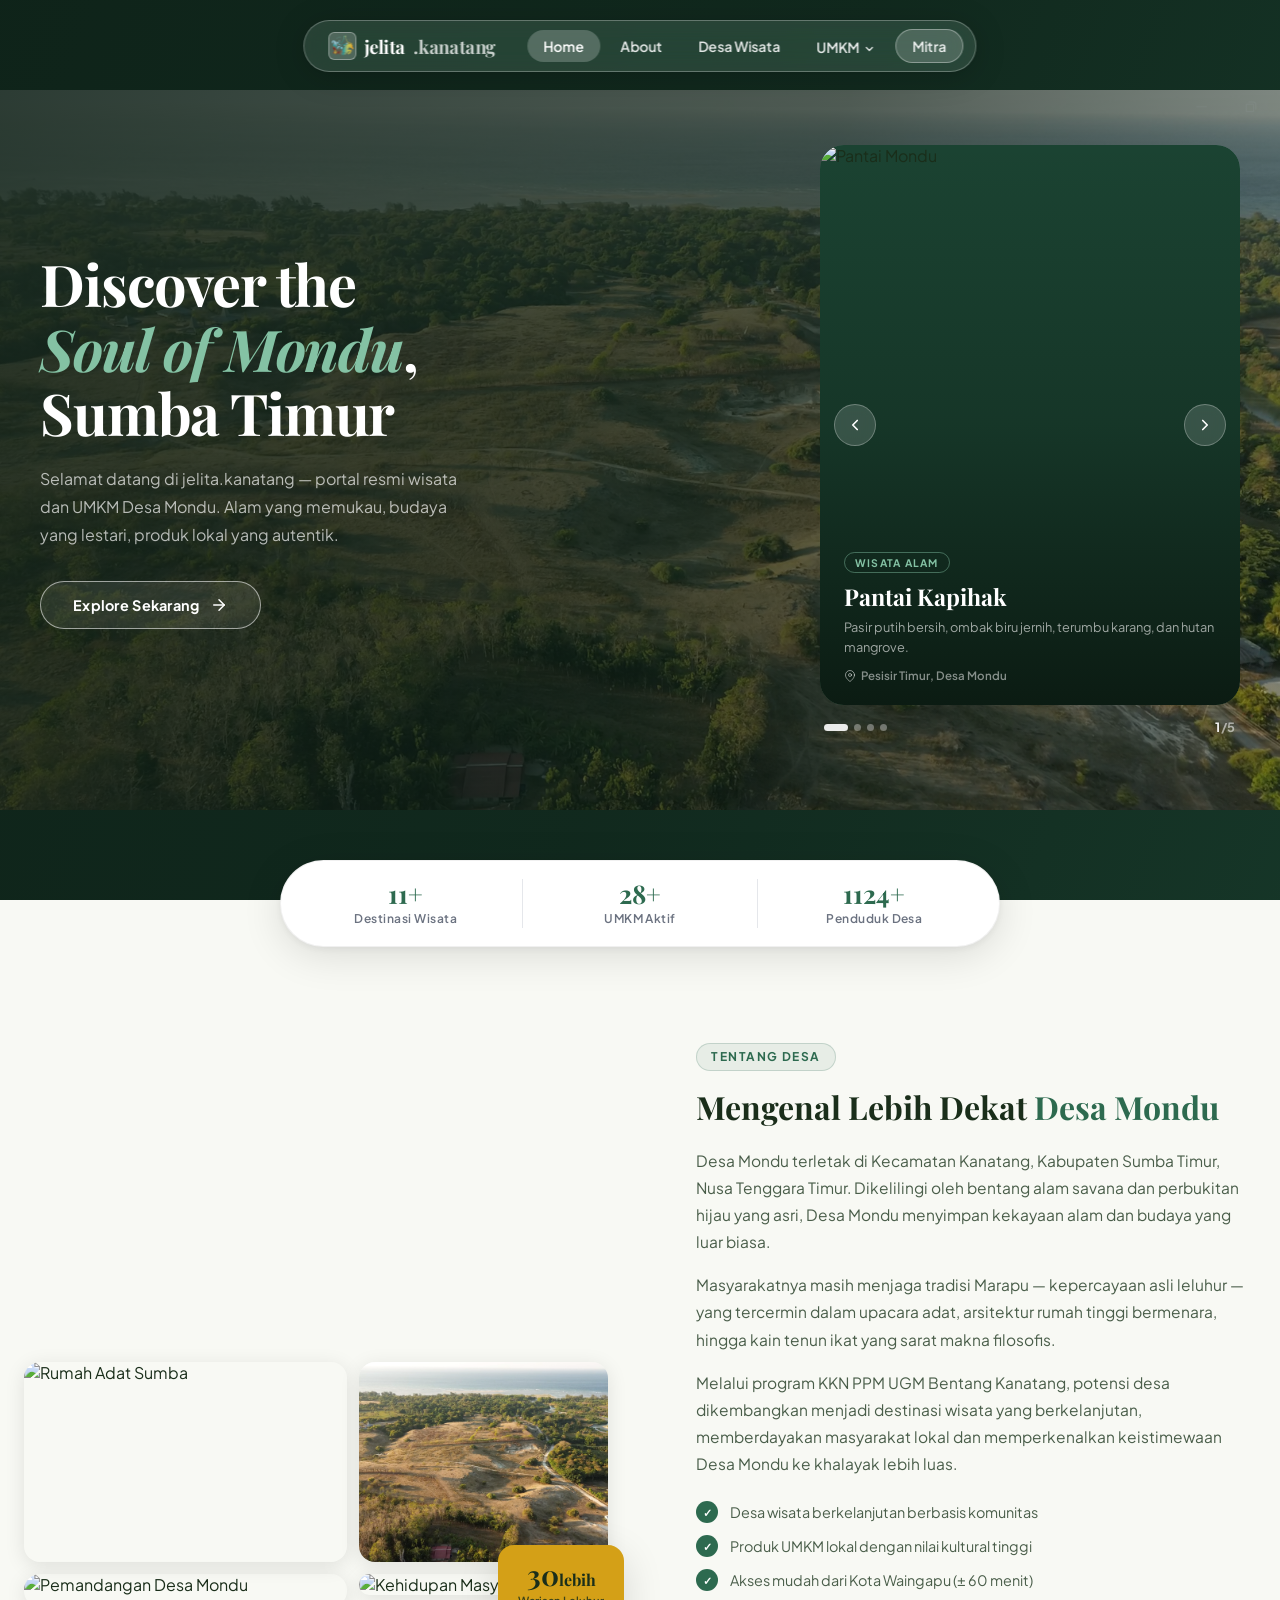
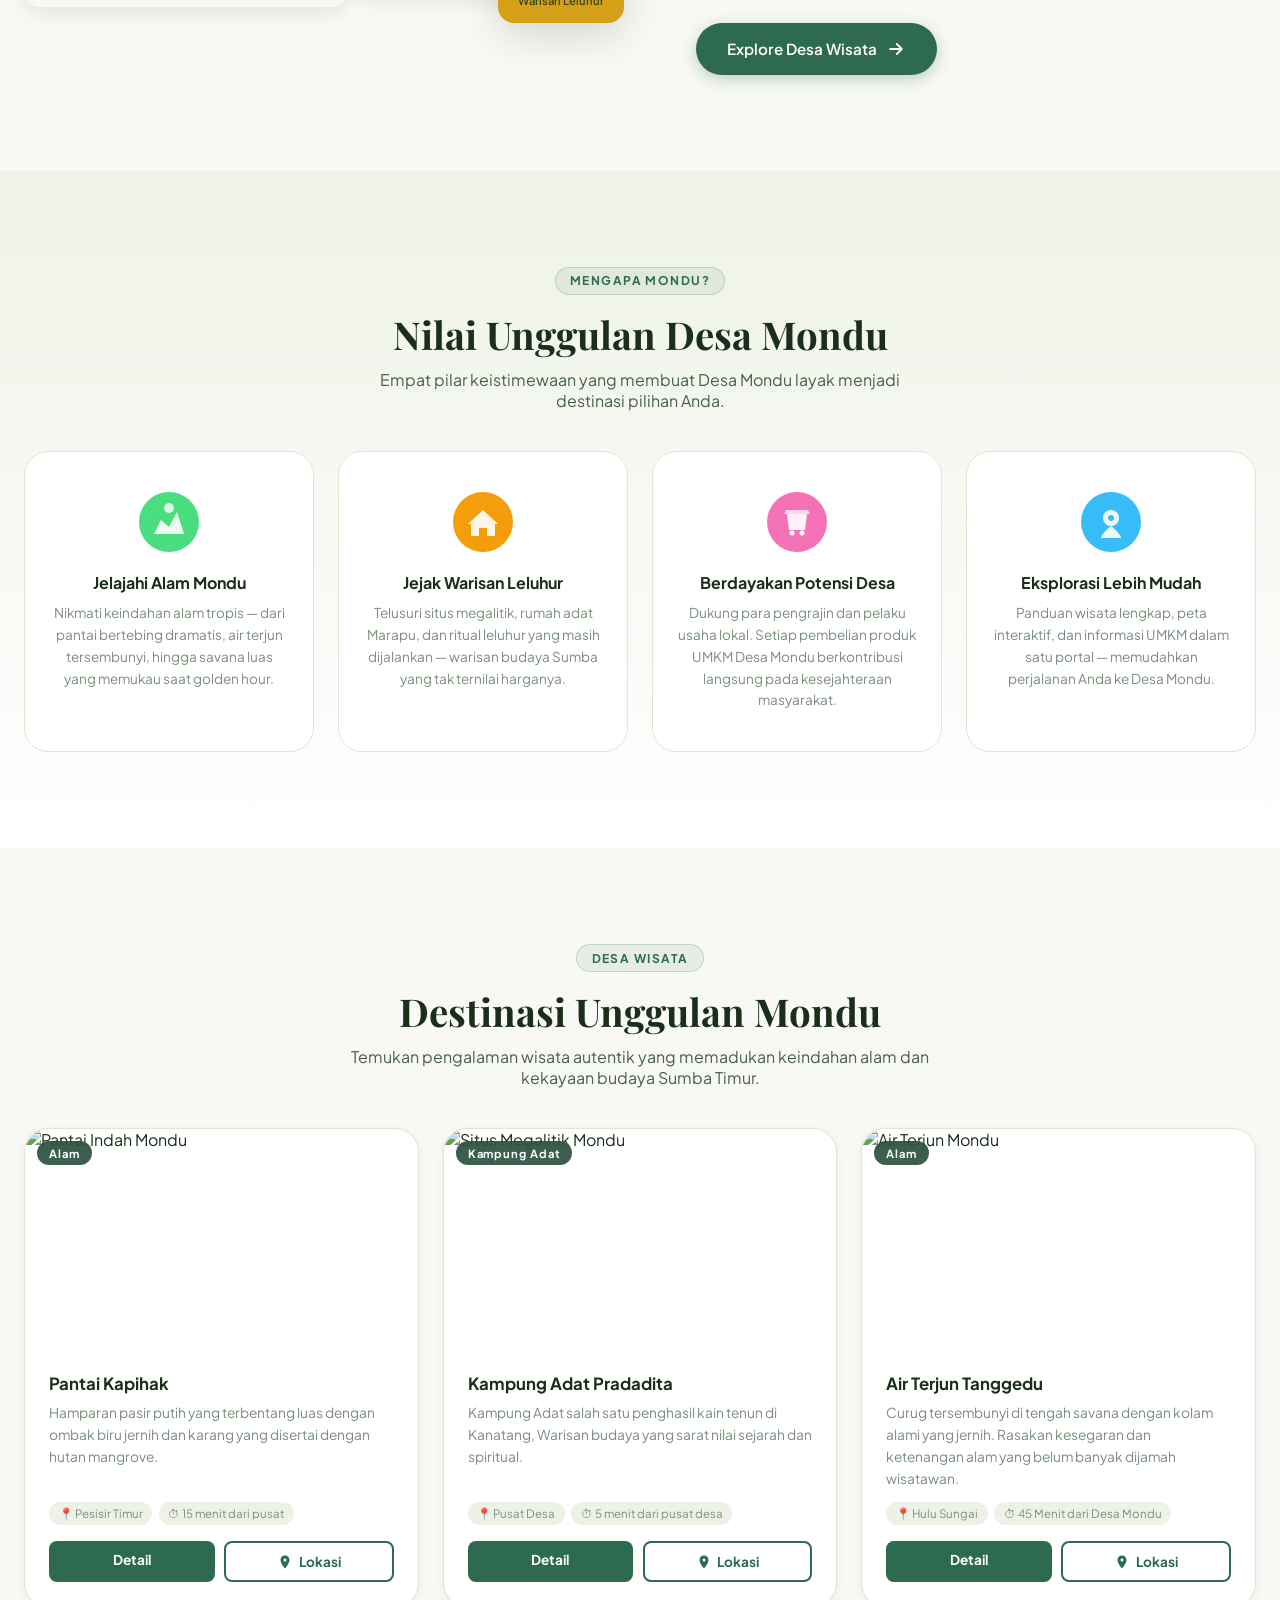
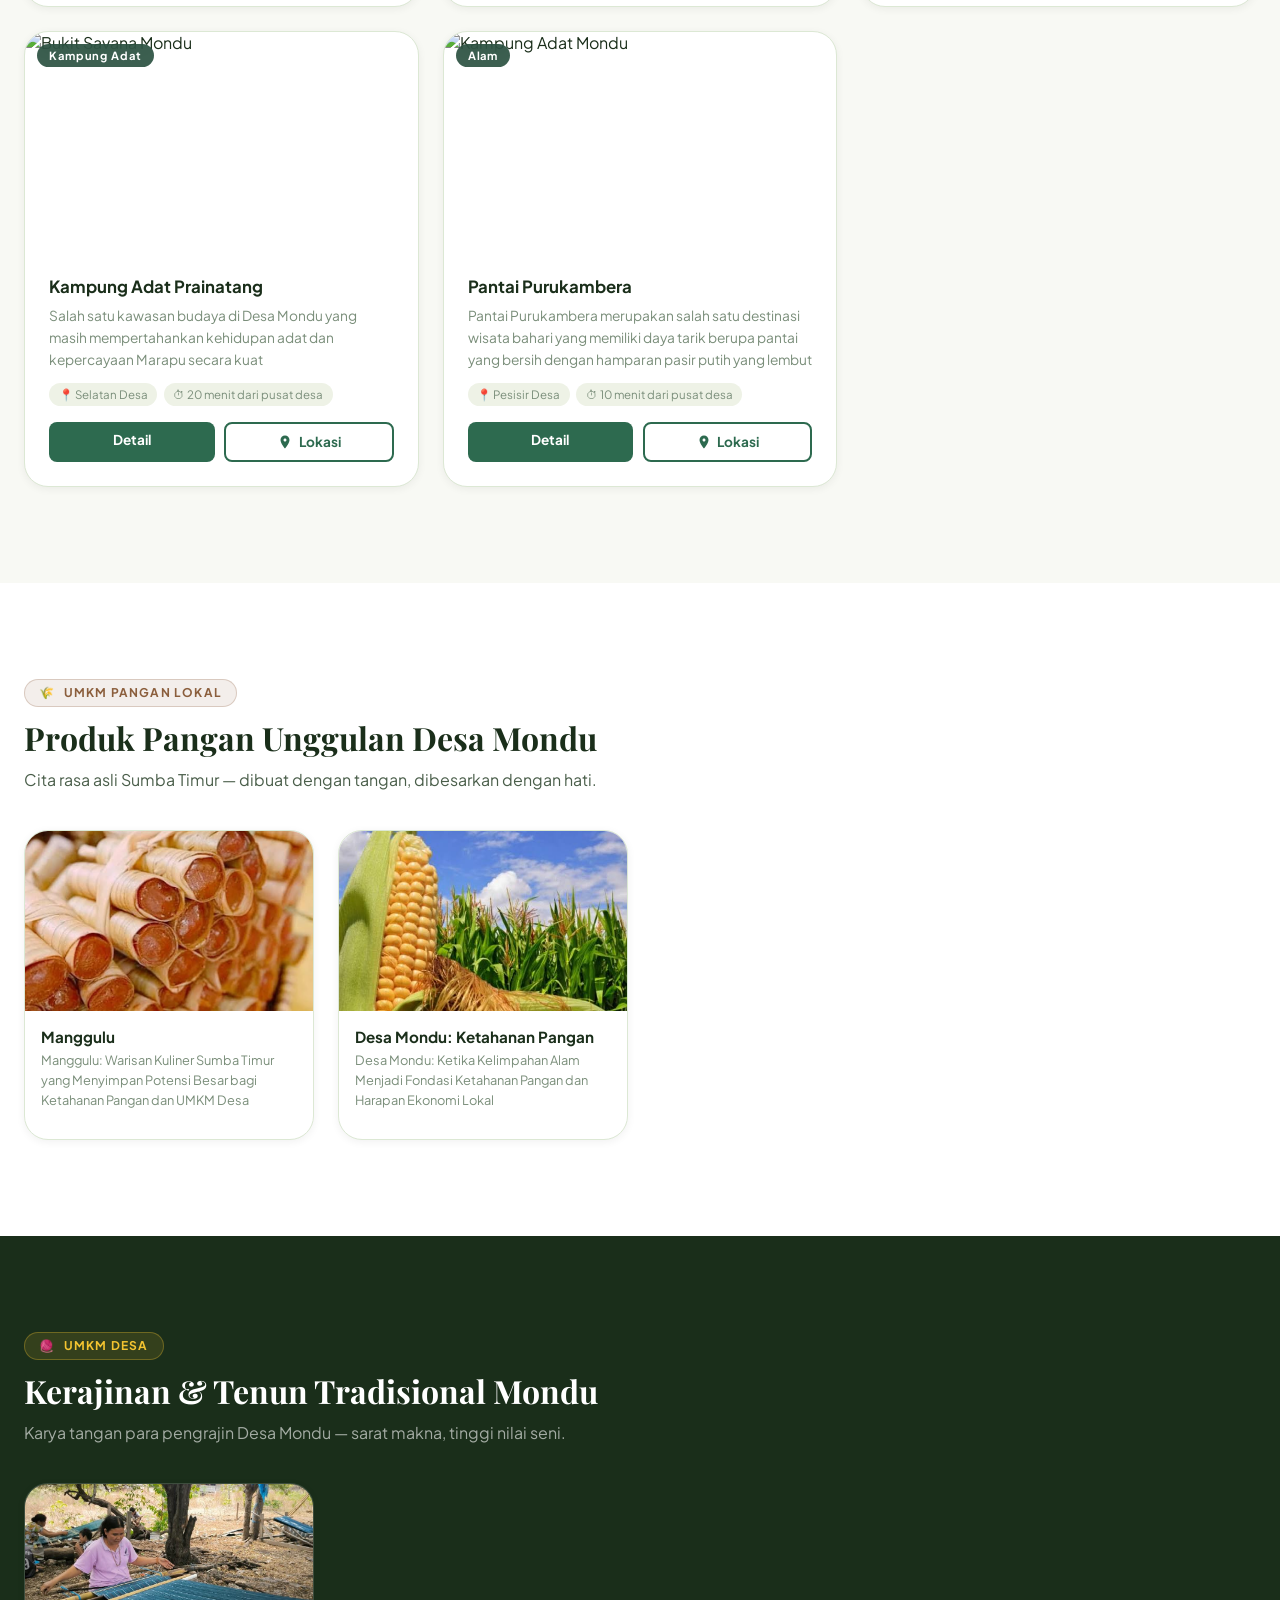
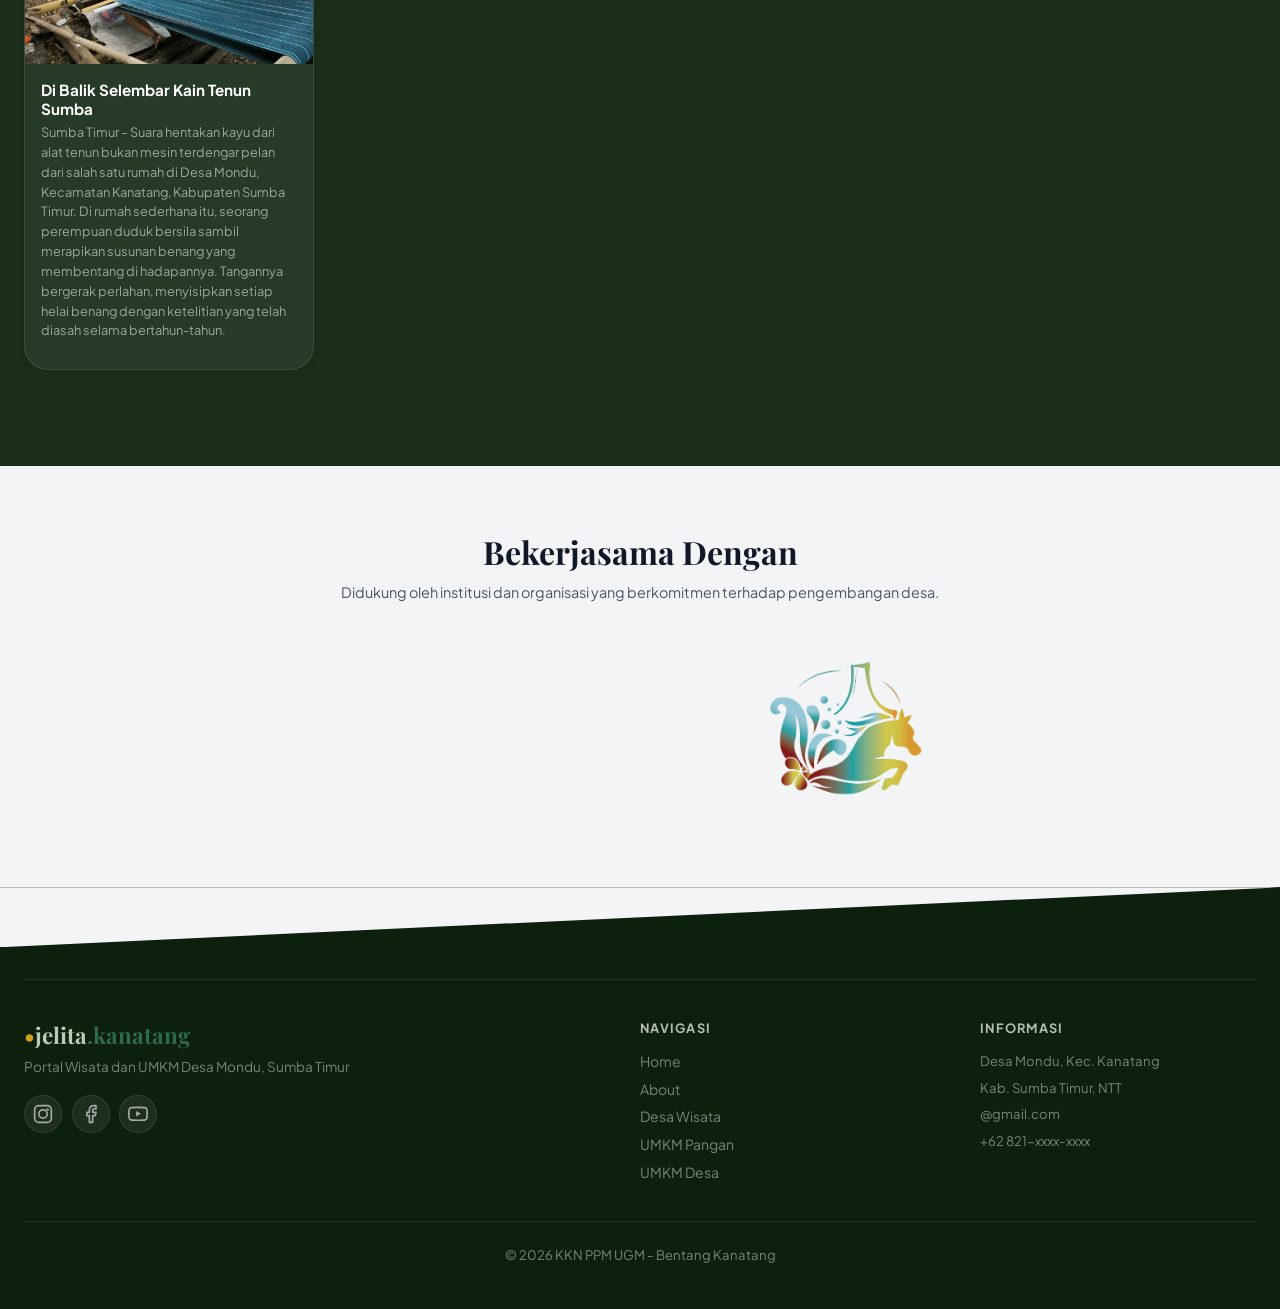
==== commit 2ac352ba: "Update index.html" ====
--- a/index.html
+++ b/index.html
@@ -137,8 +137,8 @@
             <!-- Card 1 -->
             <div class="new-slide-card" role="listitem" aria-label="Slide 1 of 4: Pantai Mondu">
               <div class="new-slide-img">
-                Replace with: <img src="images/kapihak/" alt="Pantai Mondu" style="position:absolute;inset:0;width:100%;height:100%;object-fit:cover;" />
-                <span>Pantai Kapihak — Replace with photo</span>
+                <img src="images/kapihak/kapihak.jpg" alt="Pantai Mondu" style="position:absolute;inset:0;width:100%;height:100%;object-fit:cover;" />
+                <span></span>
               </div>
               <div class="new-slide-overlay" aria-hidden="true"></div>
               <div class="new-slide-content">
@@ -155,17 +155,17 @@
             <!-- Card 2 -->
             <div class="new-slide-card" role="listitem" aria-label="Slide 2 of 4: Situs Megalitik">
               <div class="new-slide-img">
-                <!-- Replace with: <img src="images/wisata_budaya.jpg" alt="Situs Megalitik" style="position:absolute;inset:0;width:100%;height:100%;object-fit:cover;" /> -->
-                <span>Situs Megalitik — Replace with photo</span>
+                <img src="images/pradadita/pradadita.jpg" alt="Situs Megalitik" style="position:absolute;inset:0;width:100%;height:100%;object-fit:cover;" />
+                <span></span>
               </div>
               <div class="new-slide-overlay" aria-hidden="true"></div>
               <div class="new-slide-content">
-                <span class="new-slide-badge">Warisan Budaya</span>
+                <span class="new-slide-badge">Kampung Adat</span>
                 <h3 class="new-slide-title">Kampung Adat Pradadita</h3>
-                <p class="new-slide-desc">Kompleks makam batu peninggalan leluhur Sumba berusia ratusan tahun, penuh makna sejarah dan spiritual.</p>
+                <p class="new-slide-desc">Kampung Adat salah satu penghasil kain tenun di Kanatang, Warisan budaya yang sarat nilai sejarah dan spiritual.</p>
                 <div class="new-slide-loc">
                   <svg xmlns="http://www.w3.org/2000/svg" width="12" height="12" viewBox="0 0 24 24" fill="none" stroke="currentColor" stroke-width="2" stroke-linecap="round" stroke-linejoin="round" aria-hidden="true"><path d="M21 10c0 7-9 13-9 13s-9-6-9-13a9 9 0 0 1 18 0z"></path><circle cx="12" cy="10" r="3"></circle></svg>
-                  Pusat Desa Mondu
+                  Desa Mondu
                 </div>
               </div>
             </div>
@@ -173,17 +173,17 @@
             <!-- Card 3 -->
             <div class="new-slide-card" role="listitem" aria-label="Slide 4 of 4: Air Terjun Mondu">
               <div class="new-slide-img">
-                Replace with: <img src="images/airterjun.JPG" alt="Air Terjun Mondu" style="position:absolute;inset:0;width:100%;height:100%;object-fit:cover;" />
-                <span>Air Terjun Tanggedu Replace with photo</span>
+                <img src="images/airterjun.JPG" alt="Air Terjun Mondu" style="position:absolute;inset:0;width:100%;height:100%;object-fit:cover;" />
+                <span></span>
               </div>
               <div class="new-slide-overlay" aria-hidden="true"></div>
               <div class="new-slide-content">
-                <span class="new-slide-badge">Petualangan</span>
+                <span class="new-slide-badge">Wisata Alam</span>
                 <h3 class="new-slide-title">Air Terjun Tanggedu</h3>
-                <p class="new-slide-desc">Curug tersembunyi di balik hutan tropis — kolam alami yang jernih.</p>
+                <p class="new-slide-desc">Air Terjun tersembunyi di tengah savana yang jernih. Rasakan kesegaran dan ketenangan alam.</p>
                 <div class="new-slide-loc">
                   <svg xmlns="http://www.w3.org/2000/svg" width="12" height="12" viewBox="0 0 24 24" fill="none" stroke="currentColor" stroke-width="2" stroke-linecap="round" stroke-linejoin="round" aria-hidden="true"><path d="M21 10c0 7-9 13-9 13s-9-6-9-13a9 9 0 0 1 18 0z"></path><circle cx="12" cy="10" r="3"></circle></svg>
-                  Hulu Sungai Mondu
+                  Desa Tanggedu
                 </div>
               </div>
             </div>
@@ -191,17 +191,17 @@
             <!-- Card 4 -->
             <div class="new-slide-card" role="listitem" aria-label="Slide 3 of 4: Bukit Savana">
               <div class="new-slide-img">
-                <!-- Replace with: <img src="images/wisata_bukit.jpg" alt="Bukit Savana" style="position:absolute;inset:0;width:100%;height:100%;object-fit:cover;" /> -->
-                <span>Bukit Savana — Replace with photo</span>
+                <img src="images/prainatang/prainatang.jpg" alt="Bukit Savana" style="position:absolute;inset:0;width:100%;height:100%;object-fit:cover;" />
+                <span></span>
               </div>
               <div class="new-slide-overlay" aria-hidden="true"></div>
               <div class="new-slide-content">
-                <span class="new-slide-badge">Panorama</span>
+                <span class="new-slide-badge">Kampung Adat</span>
                 <h3 class="new-slide-title">Kampung Adat Prainatang</h3>
-                <p class="new-slide-desc">Hamparan savana keemasan yang membentang luas — spot terbaik menyaksikan sunset dari ketinggian.</p>
+                <p class="new-slide-desc">Salah satu kawasan budaya di Desa Mondu yang masih mempertahankan kehidupan adat dan kepercayaan Marapu secara kuat</p>
                 <div class="new-slide-loc">
                   <svg xmlns="http://www.w3.org/2000/svg" width="12" height="12" viewBox="0 0 24 24" fill="none" stroke="currentColor" stroke-width="2" stroke-linecap="round" stroke-linejoin="round" aria-hidden="true"><path d="M21 10c0 7-9 13-9 13s-9-6-9-13a9 9 0 0 1 18 0z"></path><circle cx="12" cy="10" r="3"></circle></svg>
-                  Barat Desa Mondu
+                  Desa Mondu
                 </div>
               </div>
             </div>
@@ -209,23 +209,23 @@
             <!-- Card 5 -->
             <div class="new-slide-card" role="listitem" aria-label="Slide 4 of 4: Air Terjun Mondu">
               <div class="new-slide-img">
-                Replace with: <img src="images/.JPG" alt="Air Terjun Mondu" style="position:absolute;inset:0;width:100%;height:100%;object-fit:cover;" />
+                <img src="images/purukambera/purukambera.jpg" alt="Air Terjun Mondu" style="position:absolute;inset:0;width:100%;height:100%;object-fit:cover;" />
                 <span>Pantai Purukambera</span>
               </div>
               <div class="new-slide-overlay" aria-hidden="true"></div>
               <div class="new-slide-content">
-                <span class="new-slide-badge">Petualangan</span>
+                <span class="new-slide-badge">Wisata Alam</span>
                 <h3 class="new-slide-title">Pantai Purukambera</h3>
-                <p class="new-slide-desc">lorem ipsum dolar ipset</p>
+                <p class="new-slide-desc">Pantai Purukambera merupakan salah satu destinasi wisata bahari yang memiliki daya tarik berupa pantai yang bersih dengan hamparan pasir putih yang lembut</p>
                 <div class="new-slide-loc">
                   <svg xmlns="http://www.w3.org/2000/svg" width="12" height="12" viewBox="0 0 24 24" fill="none" stroke="currentColor" stroke-width="2" stroke-linecap="round" stroke-linejoin="round" aria-hidden="true"><path d="M21 10c0 7-9 13-9 13s-9-6-9-13a9 9 0 0 1 18 0z"></path><circle cx="12" cy="10" r="3"></circle></svg>
-                  Hulu Sungai Mondu
+                  Desa Mondu
                 </div>
               </div>
             </div>
 
           </div><!-- /slider-track -->
-
+        
           <!-- Arrow buttons centered over card (absolute overlay) -->
           <div class="new-arrows-overlay" aria-hidden="true">
             <button class="new-arrow-btn" id="slider-prev" aria-label="Previous slide">
@@ -268,7 +268,7 @@
     </div>
     <div class="new-hl-div" aria-hidden="true"></div>
     <div class="new-hl-item">
-      <span class="new-hl-num" data-target="30">30+</span>
+      <span class="new-hl-num" data-target="30">20+</span>
       <span class="new-hl-label">UMKM Aktif</span>
     </div>
     <div class="new-hl-div" aria-hidden="true"></div>
@@ -317,26 +317,26 @@
 ═══════════════════════════════════════════════════════ -->
 <section id="about" class="about-section">
   <div class="about-container">
-
+      <!-- horizon- ver - horiz - verti -->
     <!-- Left: Photo Collage -->
     <div class="about-gallery" aria-label="Galeri Foto Desa Mondu">
       <div class="gallery-grid">
         <div class="gallery-card gallery-large">
-          <img src="images/hero_mondu.jpg" alt="Pemandangan Desa Mondu" loading="lazy" />
+          <img src="images/kapihak/kapihak3.jpg" alt="Pemandangan Desa Mondu" loading="lazy" />
         </div>
         <div class="gallery-card gallery-top-right">
-          <img src="images/about_collage1.jpg" alt="Kehidupan Masyarakat Mondu" loading="lazy" />
+          <img src="images/prainatang/prainatang0.jpg" alt="Kehidupan Masyarakat Mondu" loading="lazy" />
         </div>
         <div class="gallery-card gallery-bottom-left">
-          <img src="images/about_collage2.jpg" alt="Rumah Adat Sumba" loading="lazy" />
+          <img src="images/purukambera/purukambera1.jpg" alt="Rumah Adat Sumba" loading="lazy" />
         </div>
         <div class="gallery-card gallery-bottom-right">
-          <img src="images/wisata_budaya.jpg" alt="Warisan Budaya Mondu" loading="lazy" />
+          <img src="images/landingPage.png" alt="Warisan Budaya Mondu" loading="lazy" />
         </div>
       </div>
       <!-- Floating badge -->
       <div class="gallery-badge" aria-label="Sejak 1800an">
-        <span class="badge-year">1800<span>an</span></span>
+        <span class="badge-year">30<span>lebih</span></span>
         <span class="badge-label">Warisan Leluhur</span>
       </div>
     </div>
@@ -349,10 +349,10 @@
         Desa Mondu terletak di Kecamatan Kanatang, Kabupaten Sumba Timur, Nusa Tenggara Timur. Dikelilingi oleh bentang alam savana dan perbukitan hijau yang asri, Desa Mondu menyimpan kekayaan alam dan budaya yang luar biasa.
       </p>
       <p class="about-text">
-        Masyarakatnya masih menjaga tradisi Marapu — kepercayaan asli leluhur Sumba — yang tercermin dalam upacara adat, arsitektur rumah tinggi bermenara, hingga kain tenun ikat yang sarat makna filosofis.
+        Masyarakatnya masih menjaga tradisi Marapu — kepercayaan asli leluhur — yang tercermin dalam upacara adat, arsitektur rumah tinggi bermenara, hingga kain tenun ikat yang sarat makna filosofis.
       </p>
       <p class="about-text">
-        Melalui program KKN PPM UGM bersama Universitas Kristen Wira Wacana Sumba, potensi desa dikembangkan menjadi destinasi wisata yang berkelanjutan, memberdayakan masyarakat lokal dan memperkenalkan keistimewaan Desa Mondu ke khalayak lebih luas.
+        Melalui program KKN PPM UGM Bentang Kanatang, potensi desa dikembangkan menjadi destinasi wisata yang berkelanjutan, memberdayakan masyarakat lokal dan memperkenalkan keistimewaan Desa Mondu ke khalayak lebih luas.
       </p>
       <div class="about-features">
         <div class="about-feature-item">
@@ -365,7 +365,7 @@
         </div>
         <div class="about-feature-item">
           <span class="feature-check" aria-hidden="true">✓</span>
-          <span>Akses mudah dari Kota Waingapu (± 30 menit)</span>
+          <span>Akses mudah dari Kota Waingapu (± 60 menit)</span>
         </div>
       </div>
       <a href="#wisata" class="btn-primary" id="about-explore-btn" style="display:inline-flex; margin-top: 2rem;">
@@ -462,12 +462,12 @@
       <!-- Card 1 -->
       <article class="wisata-card reveal" id="wisata-card-pantai">
         <div class="wisata-thumb">
-          <img src="images/wisata_pantai.jpg" alt="Pantai Indah Mondu" loading="lazy" />
+          <img src="images/kapihak/kapihak.jpg" alt="Pantai Indah Mondu" loading="lazy" />
           <div class="wisata-badge-cat">Alam</div>
         </div>
         <div class="wisata-body">
           <h3 class="wisata-title">Pantai Kapihak</h3>
-          <p class="wisata-desc">Hamparan pasir putih yang terbentang luas dengan ombak biru jernih dan tebing karang dramatis. Spot sempurna untuk sunset dan snorkeling.</p>
+          <p class="wisata-desc">Hamparan pasir putih yang terbentang luas dengan ombak biru jernih dan karang yang disertai dengan hutan mangrove.</p>
           <div class="wisata-meta">
             <span class="meta-tag">📍 Pesisir Timur</span>
             <span class="meta-tag">⏱ 15 menit dari pusat</span>
@@ -485,15 +485,15 @@
       <!-- Card 2 -->
       <article class="wisata-card reveal reveal-delay-1" id="wisata-card-megalitik">
         <div class="wisata-thumb">
-          <img src="images/wisata_budaya.jpg" alt="Situs Megalitik Mondu" loading="lazy" />
+          <img src="images/pradadita/pradadita.jpg" alt="Situs Megalitik Mondu" loading="lazy" />
           <div class="wisata-badge-cat">Kampung Adat</div>
         </div>
         <div class="wisata-body">
           <h3 class="wisata-title">Kampung Adat Pradadita</h3>
-          <p class="wisata-desc">Kompleks makam batu megalitik peninggalan leluhur Sumba yang berusia ratusan tahun. Warisan budaya yang sarat nilai sejarah dan spiritual.</p>
+          <p class="wisata-desc"> Kampung Adat salah satu penghasil kain tenun di Kanatang, Warisan budaya yang sarat nilai sejarah dan spiritual.</p>
           <div class="wisata-meta">
             <span class="meta-tag">📍 Pusat Desa</span>
-            <span class="meta-tag">⏱ 5 menit dari pusat</span>
+            <span class="meta-tag">⏱ 5 menit dari pusat desa</span>
           </div>
           <div class="wisata-actions">
             <a href="kampung-adat.html" class="btn-detail" id="btn-detail-megalitik">Detail</a>
@@ -508,7 +508,7 @@
       <!-- Card 3 -->
       <article class="wisata-card reveal reveal-delay-2" id="wisata-card-airterjun">
         <div class="wisata-thumb">
-          <img src="images/wisata_air_terjun.jpg" alt="Air Terjun Mondu" loading="lazy" />
+          <img src="images/tanggedu/tanggedu3.jpg" alt="Air Terjun Mondu" loading="lazy" />
           <div class="wisata-badge-cat">Alam</div>
         </div>
         <div class="wisata-body">
@@ -516,7 +516,7 @@
           <p class="wisata-desc">Curug tersembunyi di tengah savana dengan kolam alami yang jernih. Rasakan kesegaran dan ketenangan alam yang belum banyak dijamah wisatawan.</p>
           <div class="wisata-meta">
             <span class="meta-tag">📍 Hulu Sungai</span>
-            <span class="meta-tag">⏱ 30 menit trekking</span>
+            <span class="meta-tag">⏱ 45 Menit dari Desa Mondu</span>
           </div>
           <div class="wisata-actions">
             <a href="tanggedu.html" class="btn-detail" id="btn-detail-airterjun">Detail</a>
@@ -531,15 +531,15 @@
       <!-- Card 4 -->
       <article class="wisata-card reveal" id="wisata-card-bukit">
         <div class="wisata-thumb">
-          <img src="images/wisata_bukit.jpg" alt="Bukit Savana Mondu" loading="lazy" />
+          <img src="images/prainatang/prainatang2.jpg" alt="Bukit Savana Mondu" loading="lazy" />
           <div class="wisata-badge-cat">Kampung Adat</div>
         </div>
         <div class="wisata-body">
           <h3 class="wisata-title">Kampung Adat Prainatang</h3>
-          <p class="wisata-desc">Perbukitan savana dengan hamparan rumput emas yang menawan. Spot terbaik untuk menikmati panorama Desa Mondu dari ketinggian saat matahari terbenam.</p>
+          <p class="wisata-desc">Salah satu kawasan budaya di Desa Mondu yang masih mempertahankan kehidupan adat dan kepercayaan Marapu secara kuat</p>
           <div class="wisata-meta">
-            <span class="meta-tag">📍 Barat Desa</span>
-            <span class="meta-tag">⏱ 20 menit dari pusat</span>
+            <span class="meta-tag">📍 Selatan Desa</span>
+            <span class="meta-tag">⏱ 20 menit dari pusat desa</span>
           </div>
           <div class="wisata-actions">
             <a href="kampung-prainatang.html" class="btn-detail" id="btn-detail-bukit">Detail</a>
@@ -554,15 +554,15 @@
       <!-- Card 5 -->
       <article class="wisata-card reveal reveal-delay-1" id="wisata-card-kampungadat">
         <div class="wisata-thumb">
-          <img src="images/about_collage2.jpg" alt="Kampung Adat Mondu" loading="lazy" />
+          <img src="images/purukambera/purukambera.jpg" alt="Kampung Adat Mondu" loading="lazy" />
           <div class="wisata-badge-cat">Alam</div>
         </div>
         <div class="wisata-body">
           <h3 class="wisata-title">Pantai Purukambera</h3>
-          <p class="wisata-desc">Menelusuri kampung adat dengan rumah-rumah bertiang tinggi khas Sumba. Saksikan kehidupan sehari-hari masyarakat yang masih memegang teguh adat istiadat.</p>
+          <p class="wisata-desc">Pantai Purukambera merupakan salah satu destinasi wisata bahari yang memiliki daya tarik berupa pantai yang bersih dengan hamparan pasir putih yang lembut</p>
           <div class="wisata-meta">
-            <span class="meta-tag">📍 Tengah Desa</span>
-            <span class="meta-tag">⏱ 10 menit dari pusat</span>
+            <span class="meta-tag">📍 Pesisir Desa</span>
+            <span class="meta-tag">⏱ 10 menit dari pusat desa</span>
           </div>
           <div class="wisata-actions">
             <a href="purukambera.html" class="btn-detail" id="btn-detail-kampungadat">Detail</a>
@@ -721,17 +721,23 @@
 <!-- ═══════════════════════════════════════════════════════
      ⑩ MITRA & PARTNERSHIP (NEW SEPARATION)
 ═══════════════════════════════════════════════════════ -->
-<!-- <section id="mitra" class="mitra-section-wrap" aria-label="Mitra dan Sponsor" style="background: #f3f4f6; padding: 4rem 1.5rem; color: #1f2937;">
+<section id="mitra" class="mitra-section-wrap" aria-label="Mitra dan Sponsor" style="background: #f3f4f6; padding: 4rem 1.5rem; color: #1f2937;">
   <div class="mitra-container" style="max-width: 1280px; margin: 0 auto;">
     <div class="mitra-header" style="text-align: center; margin-bottom: 2.5rem;">
-      <h2 class="mitra-title" style="color: #111827; font-size: 2rem; font-weight: 700; margin-bottom: 0.5rem; font-family: 'Playfair Display', serif;">Mitra &amp; Partnership</h2>
-      <p class="mitra-subtitle" style="color: #4b5563; max-width: 600px; margin: 0 auto; line-height: 1.6;">Didukung oleh institusi dan organisasi terpercaya yang berkomitmen terhadap pengembangan desa.</p>
+      <!-- <h2 class="mitra-title" style="color: #111827; font-size: 2rem; font-weight: 700; margin-bottom: 0.5rem; font-family: 'Playfair Display', serif;">Bekerjasama &amp; Dengan</h2> -->
+      <h2 class="mitra-title" style="color: #111827; font-size: 2rem; font-weight: 700; margin-bottom: 0.5rem; font-family: 'Playfair Display', serif;">Bekerjasama Dengan</h2>
+      <p class="mitra-subtitle" style="color: #4b5563; max-width: 600px; margin: 0 auto; line-height: 1.6;">Didukung oleh institusi dan organisasi yang berkomitmen terhadap pengembangan desa.</p>
     </div>
     <div class="mitra-logos">
       <div class="mitra-logo-item" id="mitra-ugm" aria-label="Universitas Gadjah Mada">
-        <div class="logo-placeholder" style="background: #fff; border: 1px solid #e5e7eb;"><span class="logo-abbr" style="color:#2D6A4F;">UGM</span><span class="logo-name" style="color:#374151;">Universitas Gadjah Mada</span></div>
-      </div>
-      <div class="mitra-logo-item" id="mitra-wira" aria-label="Univ. Kristen Wira Wacana">
+        <img src="images/logoUGM.png" alt="">
+        <!-- <div class="logo-placeholder" style="background: #fff; border: 1px solid #e5e7eb;"><span class="logo-abbr" style="color:#2D6A4F;">UGM</span><span class="logo-name" style="color:#374151;">Universitas Gadjah Mada</span></div> -->
+      </div>
+      <div class="mitra-logo-item" id="mitra-ugm" aria-label="Universitas Gadjah Mada">
+        <img src="images/kknugm.png" alt="">
+        <!-- <div class="logo-placeholder" style="background: #fff; border: 1px solid #e5e7eb;"><span class="logo-abbr" style="color:#2D6A4F;">UGM</span><span class="logo-name" style="color:#374151;">Universitas Gadjah Mada</span></div> -->
+      </div>
+      <!-- <div class="mitra-logo-item" id="mitra-wira" aria-label="Univ. Kristen Wira Wacana">
         <div class="logo-placeholder" style="background: #fff; border: 1px solid #e5e7eb;"><span class="logo-abbr" style="color:#2D6A4F;">UNKRISWINA</span><span class="logo-name" style="color:#374151;">Univ. Kristen Wira Wacana</span></div>
       </div>
       <div class="mitra-logo-item" id="mitra-desa" aria-label="Pemerintah Desa Mondu">
@@ -739,13 +745,14 @@
       </div>
       <div class="mitra-logo-item" id="mitra-pemkab" aria-label="Pemkab Sumba Timur">
         <div class="logo-placeholder" style="background: #fff; border: 1px solid #e5e7eb;"><span class="logo-abbr" style="color:#2D6A4F;">PEMKAB</span><span class="logo-name" style="color:#374151;">Kab. Sumba Timur</span></div>
-      </div>
+      </div> -->
       <div class="mitra-logo-item" id="mitra-kkn" aria-label="KKN PPM UGM">
-        <div class="logo-placeholder" style="background: #fff; border: 1px solid #e5e7eb;"><span class="logo-abbr" style="color:#2D6A4F;">KKN PPM</span><span class="logo-name" style="color:#374151;">KKN PPM UGM 2026</span></div>
-      </div>
-    </div>
-  </div>
-</section> -->
+        <img src="images/no bg.png" alt="">
+        <!-- <div class="logo-placeholder" style="background: #fff; border: 1px solid #e5e7eb;"><span class="logo-abbr" style="color:#2D6A4F;">KKN PPM UGM</span><span class="logo-name" style="color:#374151;">KKN PPM UGM Bentang Kanatang 2026</span></div> -->
+      </div>
+    </div>
+  </div>
+</section>
 
 <!-- ═══════════════════════════════════════════════════════
      ⑪ FOOTER (OLD CODE — diagonal clip + copyright)
@@ -795,7 +802,7 @@
     <!-- Copyright -->
     <div class="footer-copyright" id="footer-copyright">
       <div class="copyright-divider"></div>
-      <p>© 2026 KKN PPM UGM - Bentang Kanatang | Universitas Kristen Wira Wacana Sumba</p>
+      <p>© 2026 KKN PPM UGM - Bentang Kanatang </p>
       <p class="copyright-sub"> </p>
     </div>
   </div>
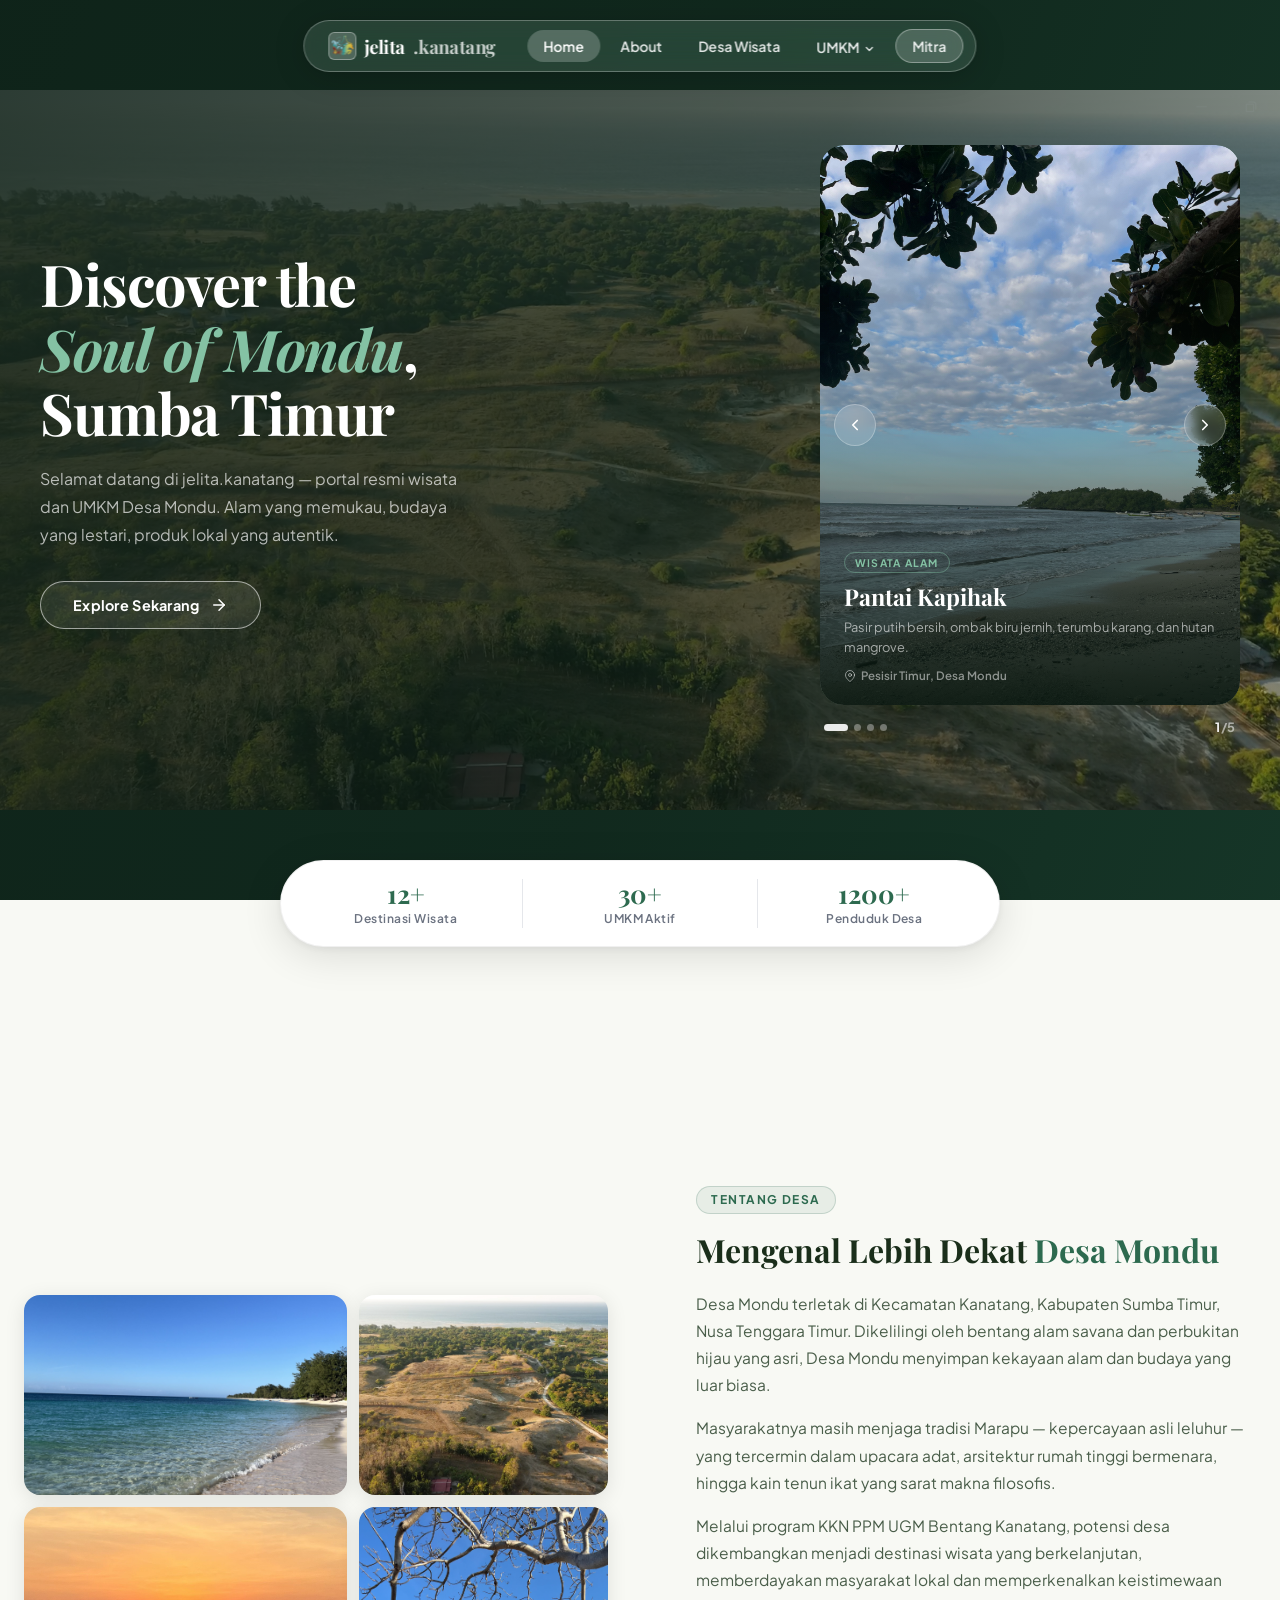
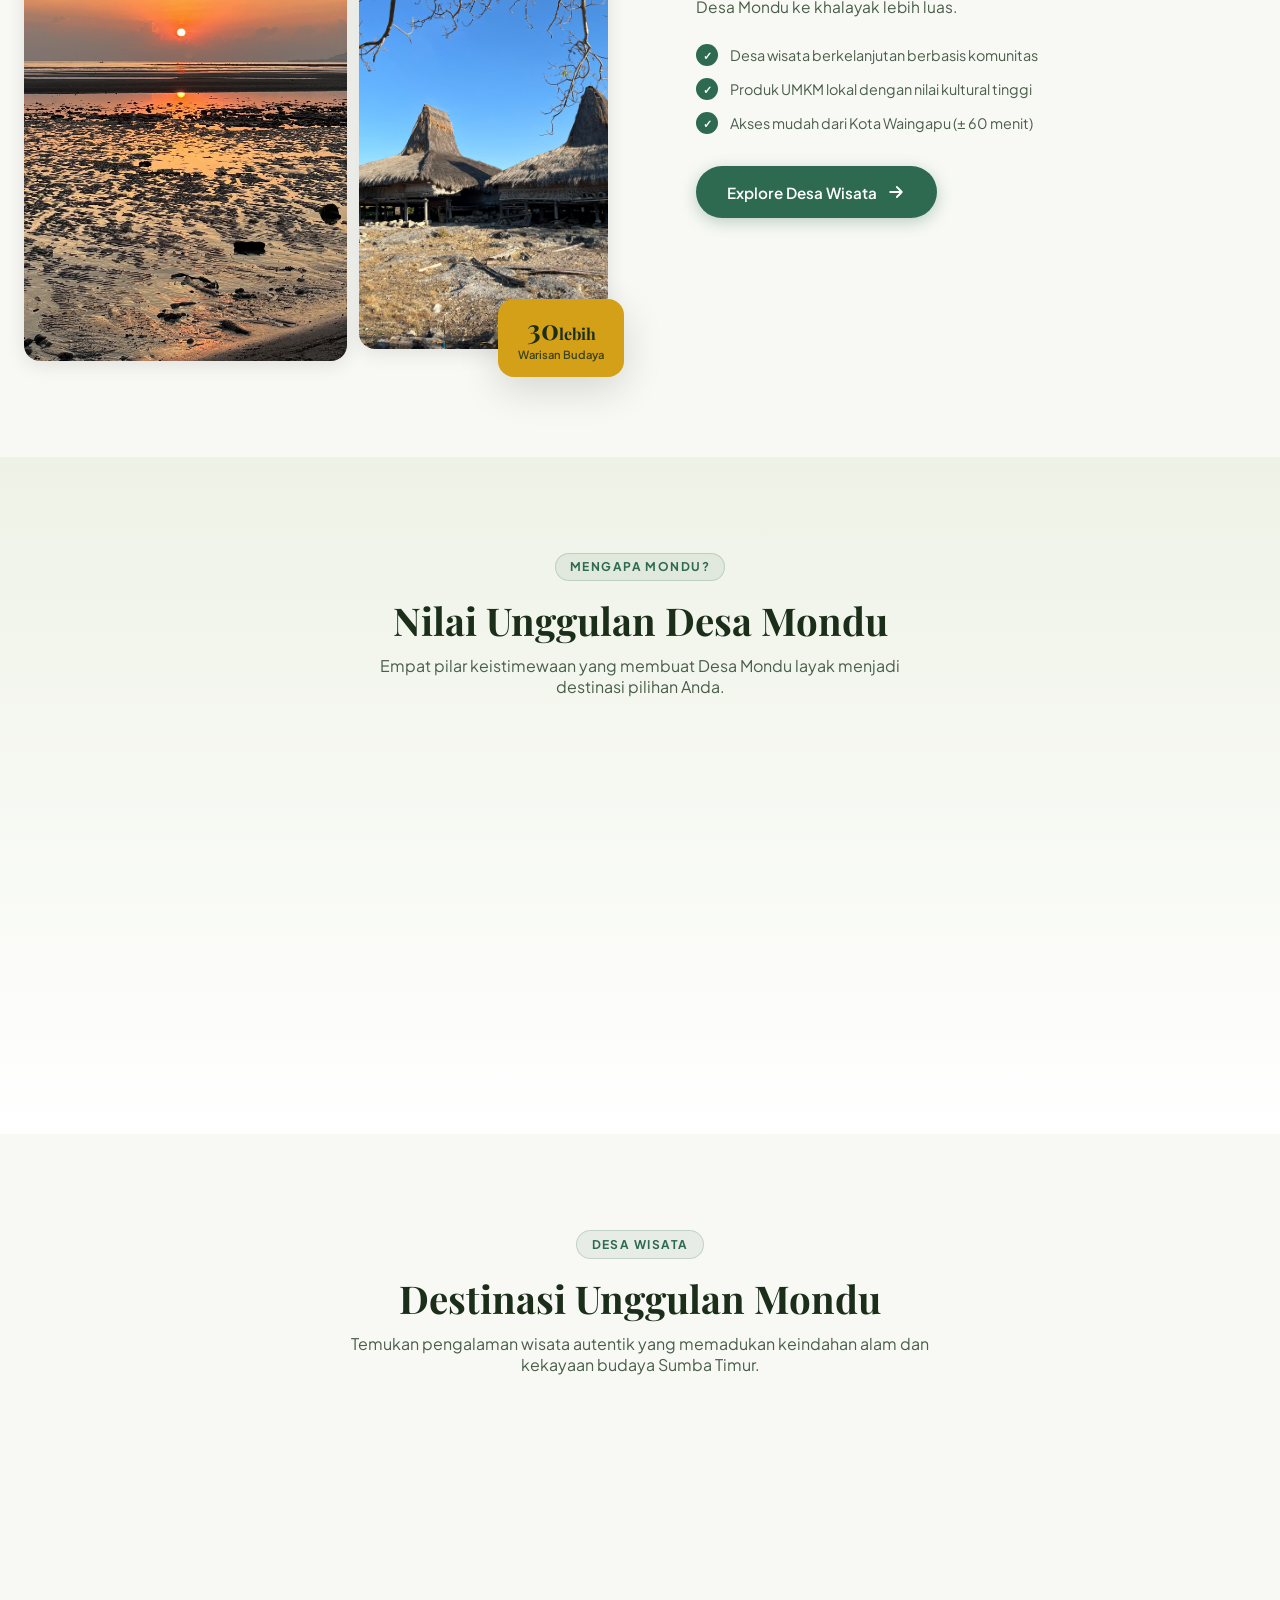
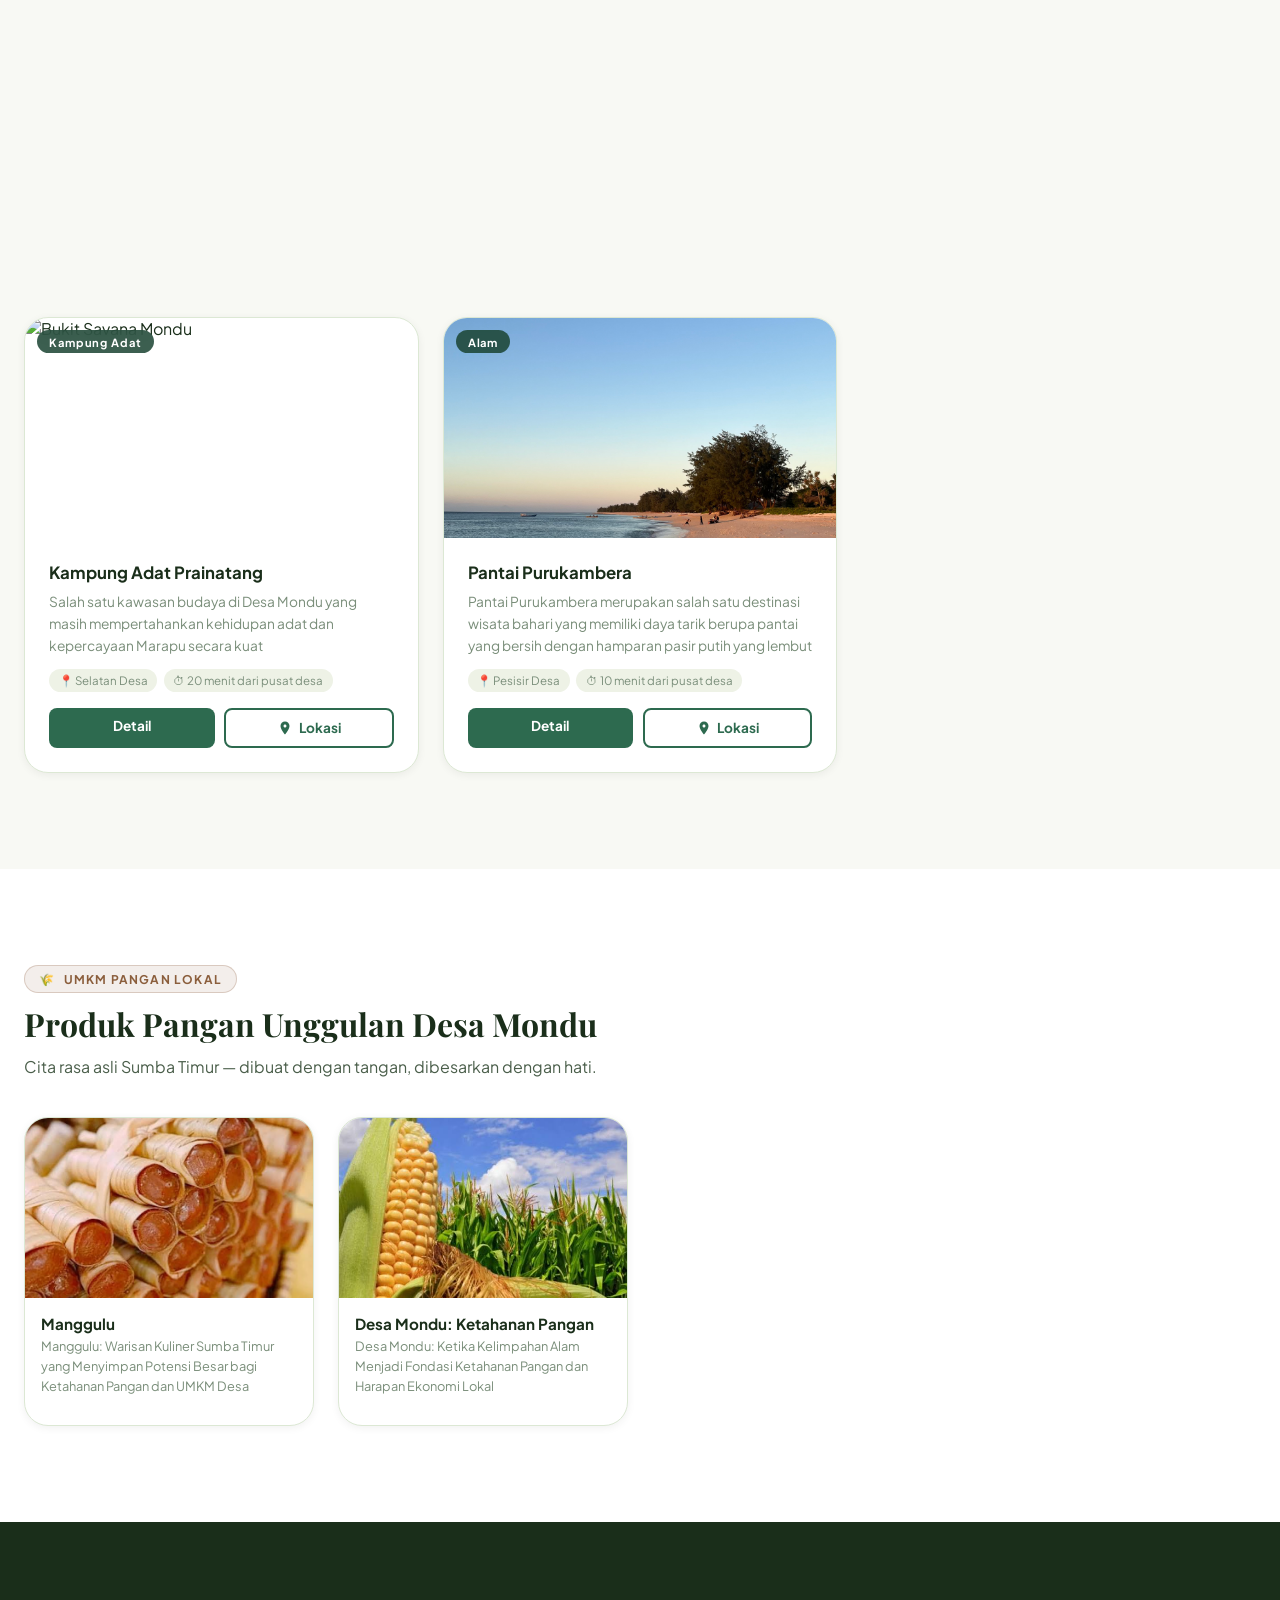
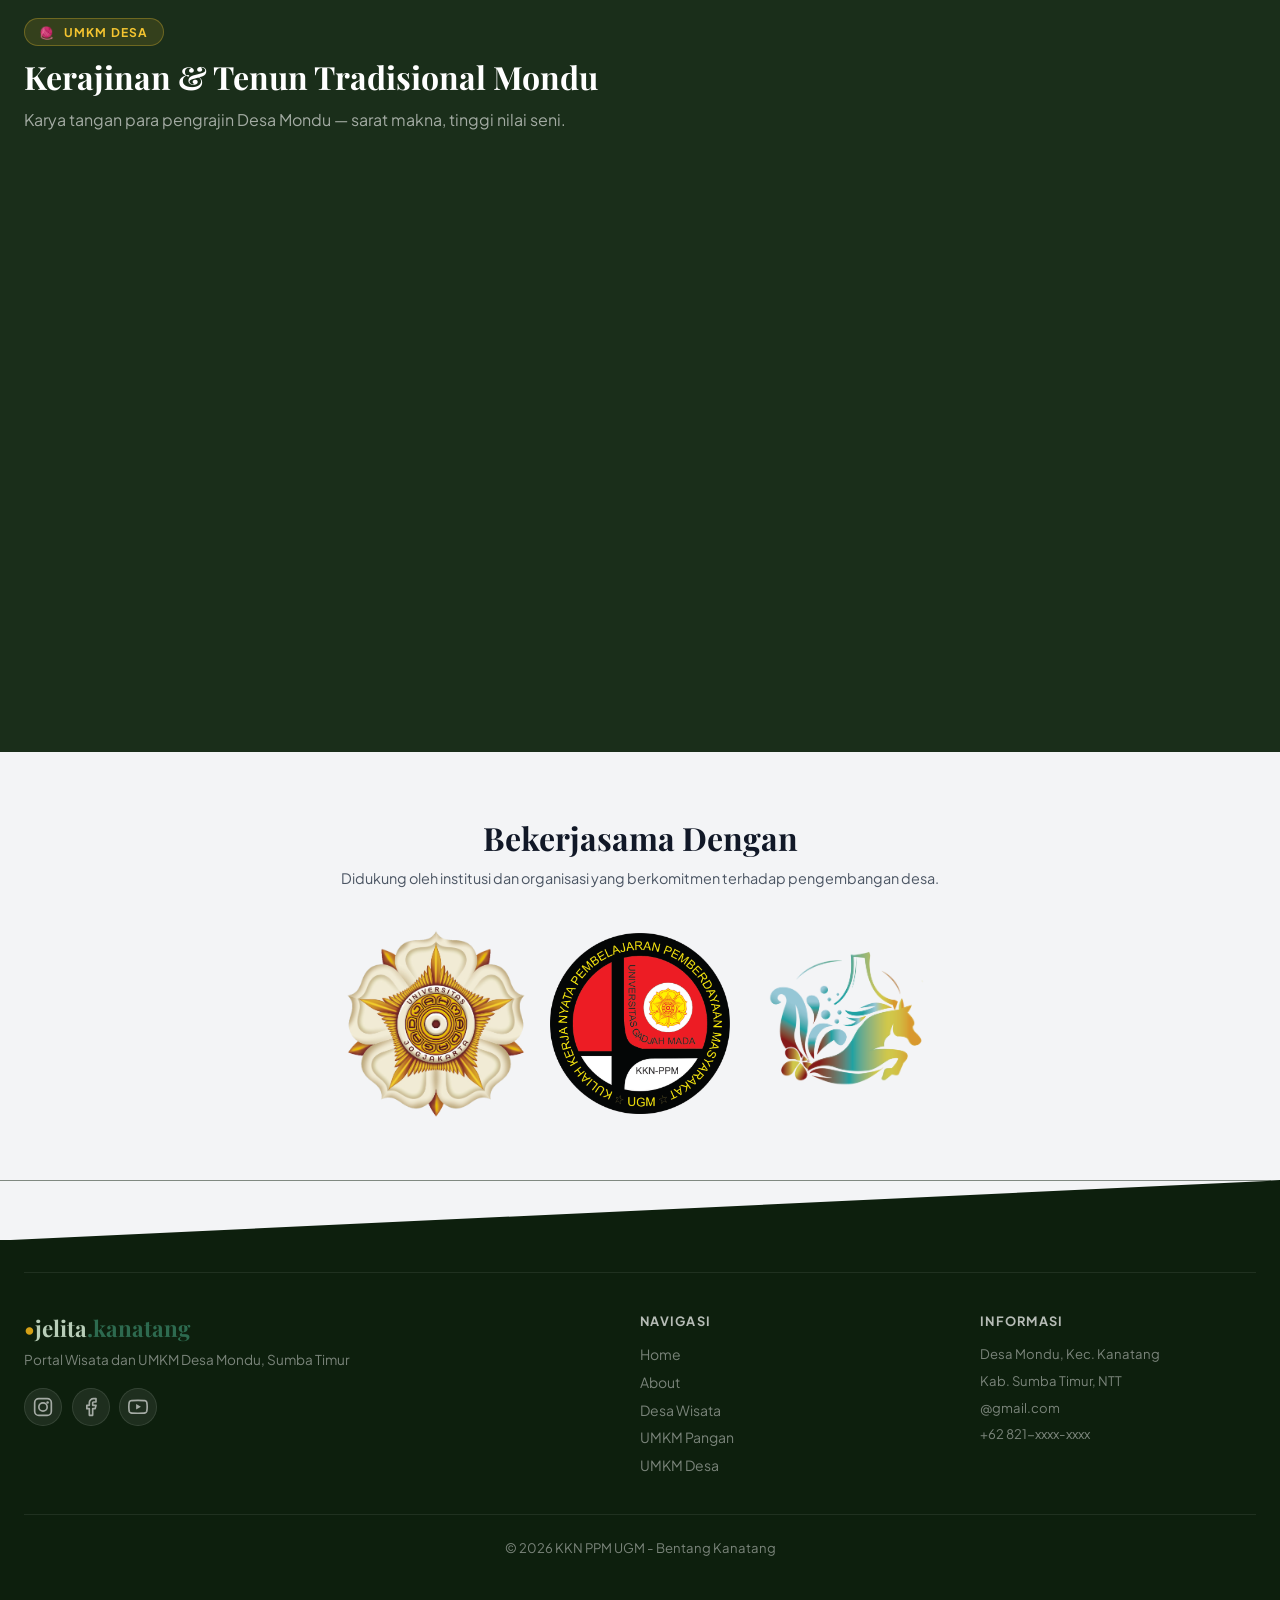
==== commit 58923809: "Update index.html" ====
--- a/index.html
+++ b/index.html
@@ -337,7 +337,7 @@
       <!-- Floating badge -->
       <div class="gallery-badge" aria-label="Sejak 1800an">
         <span class="badge-year">30<span>lebih</span></span>
-        <span class="badge-label">Warisan Leluhur</span>
+        <span class="badge-label">Warisan Budaya</span>
       </div>
     </div>
 
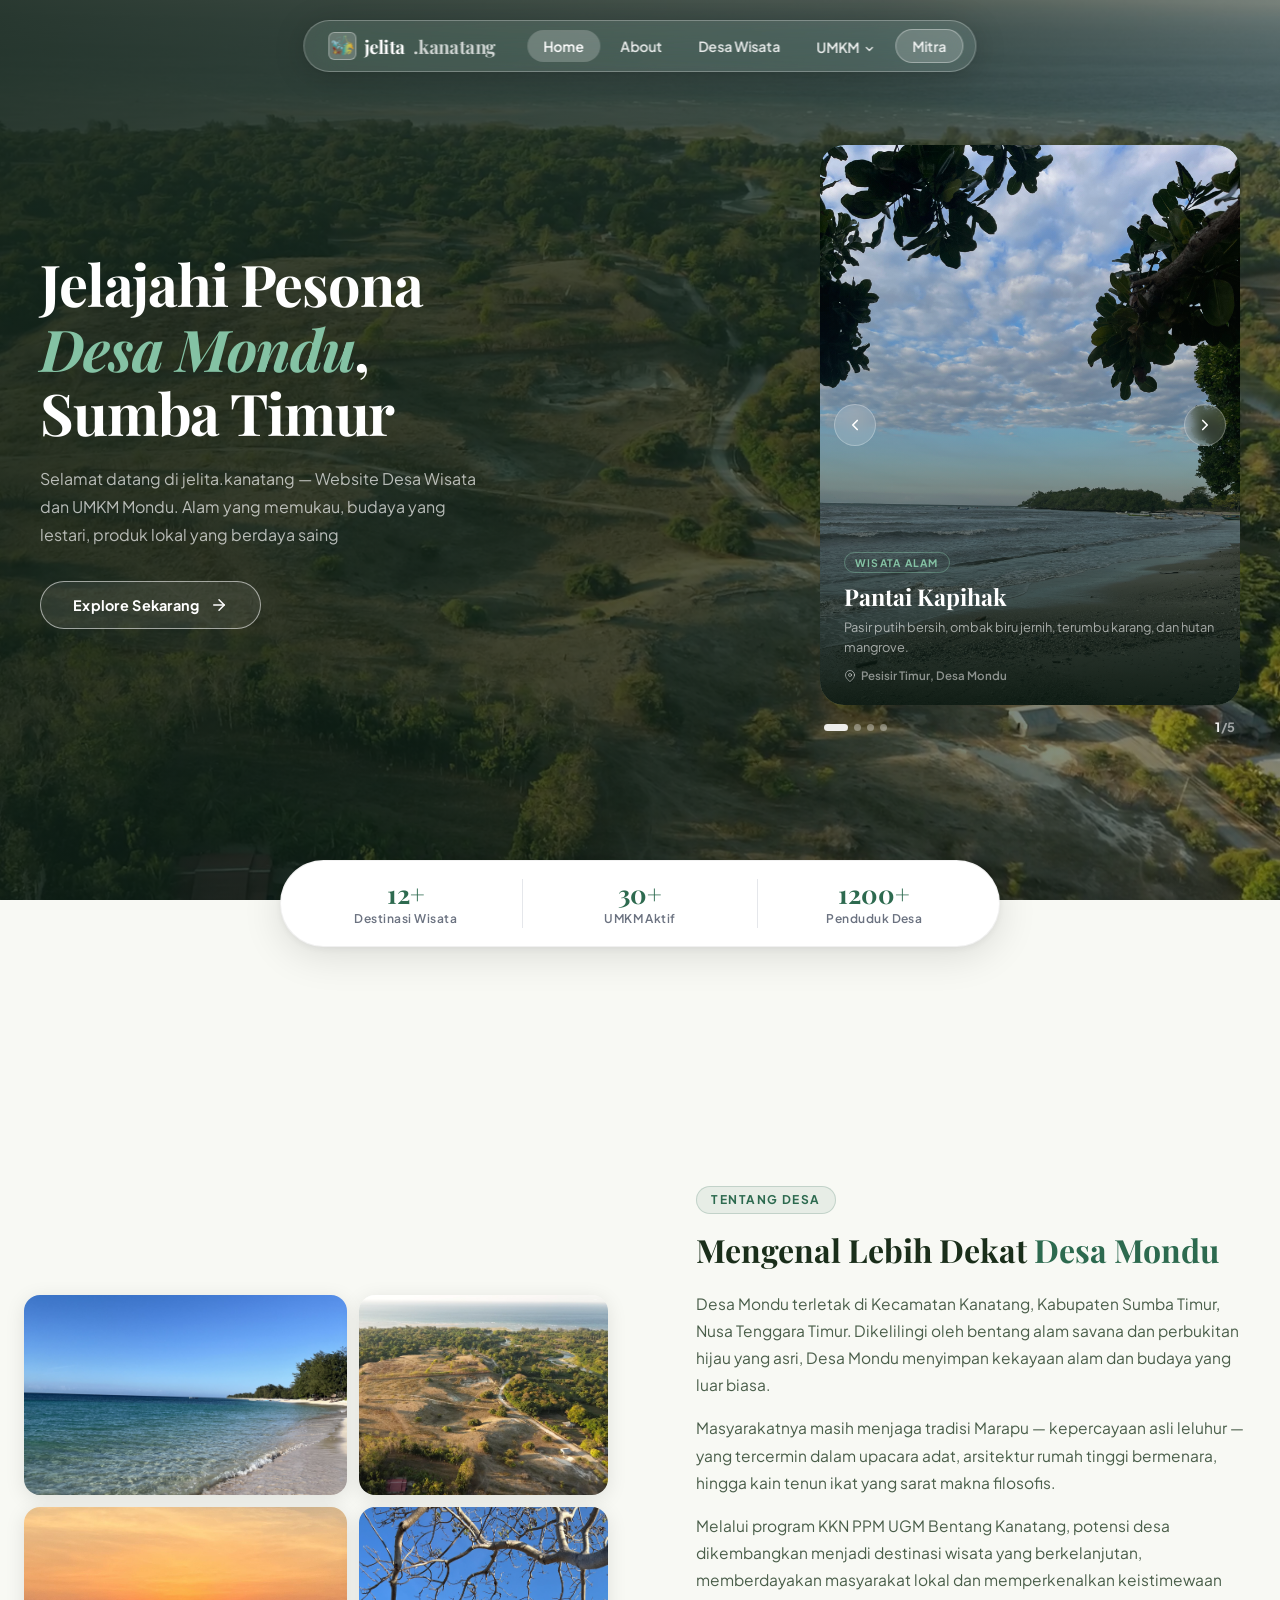
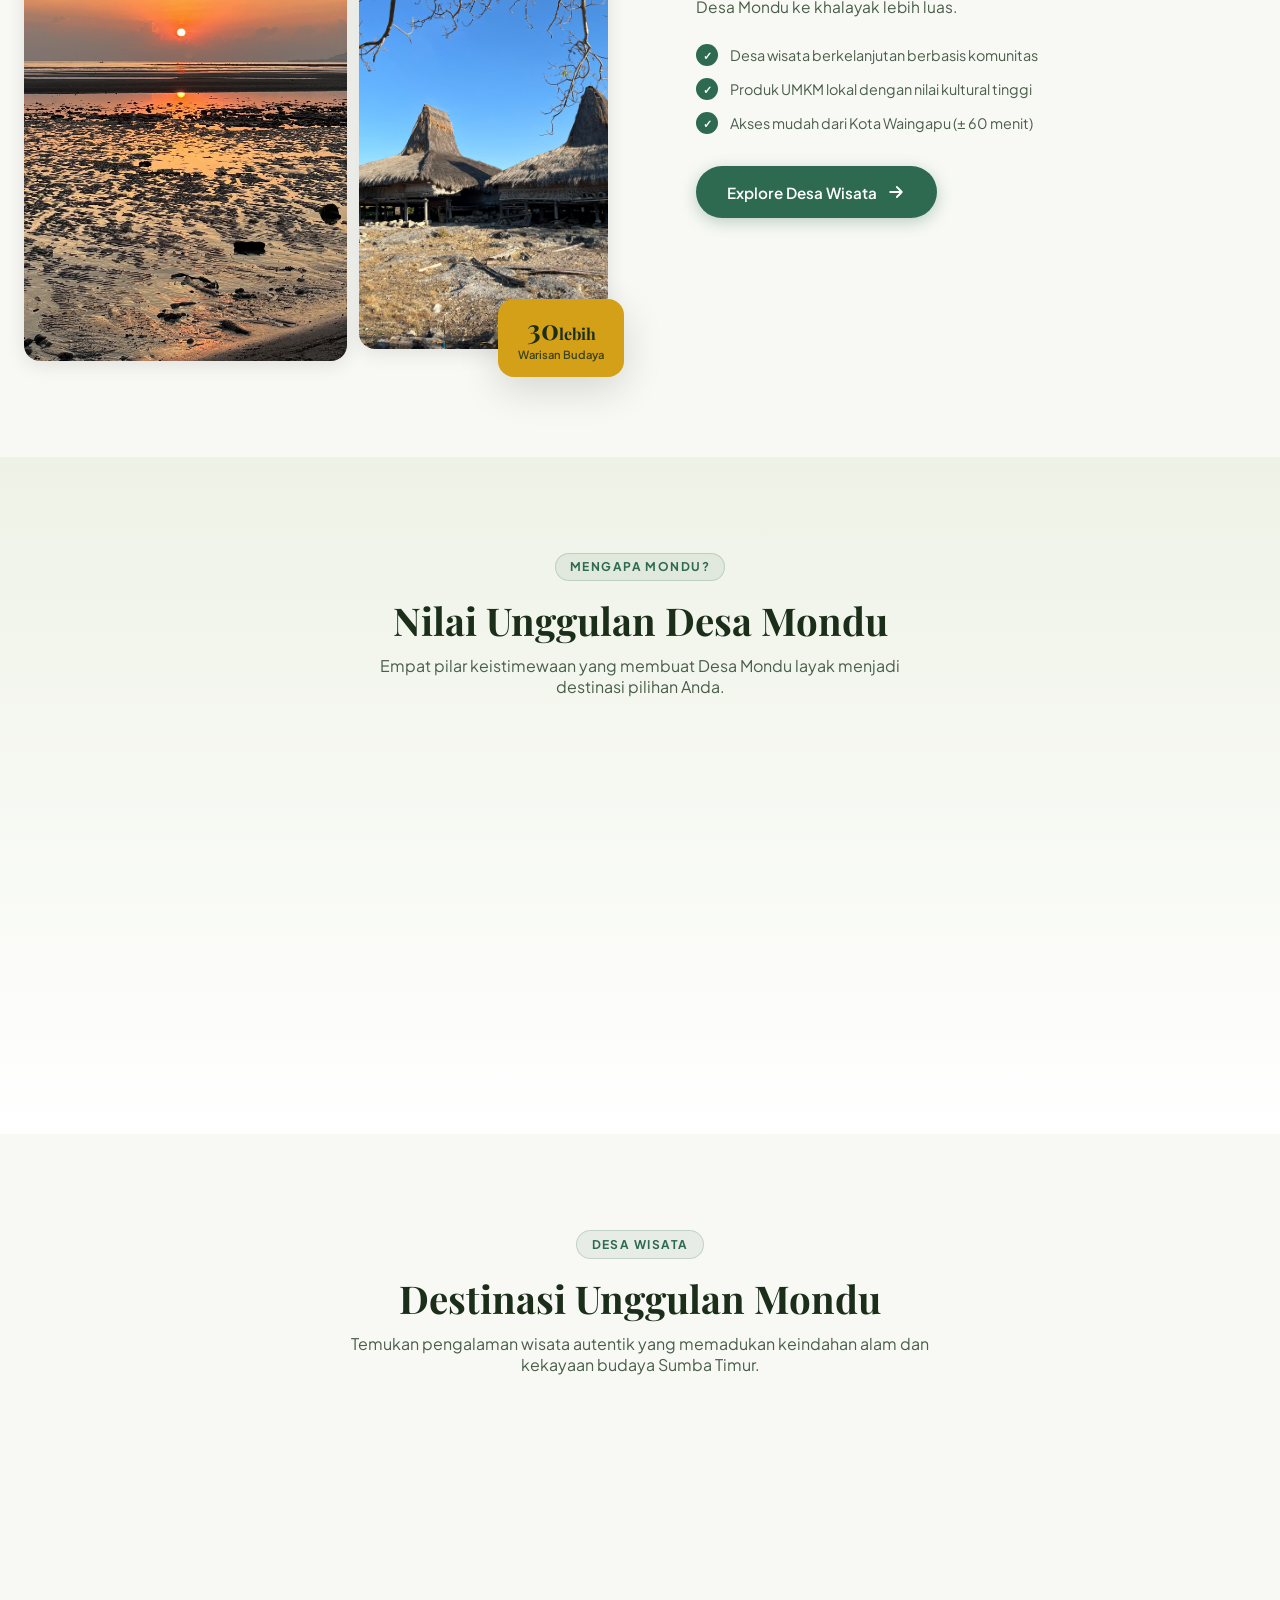
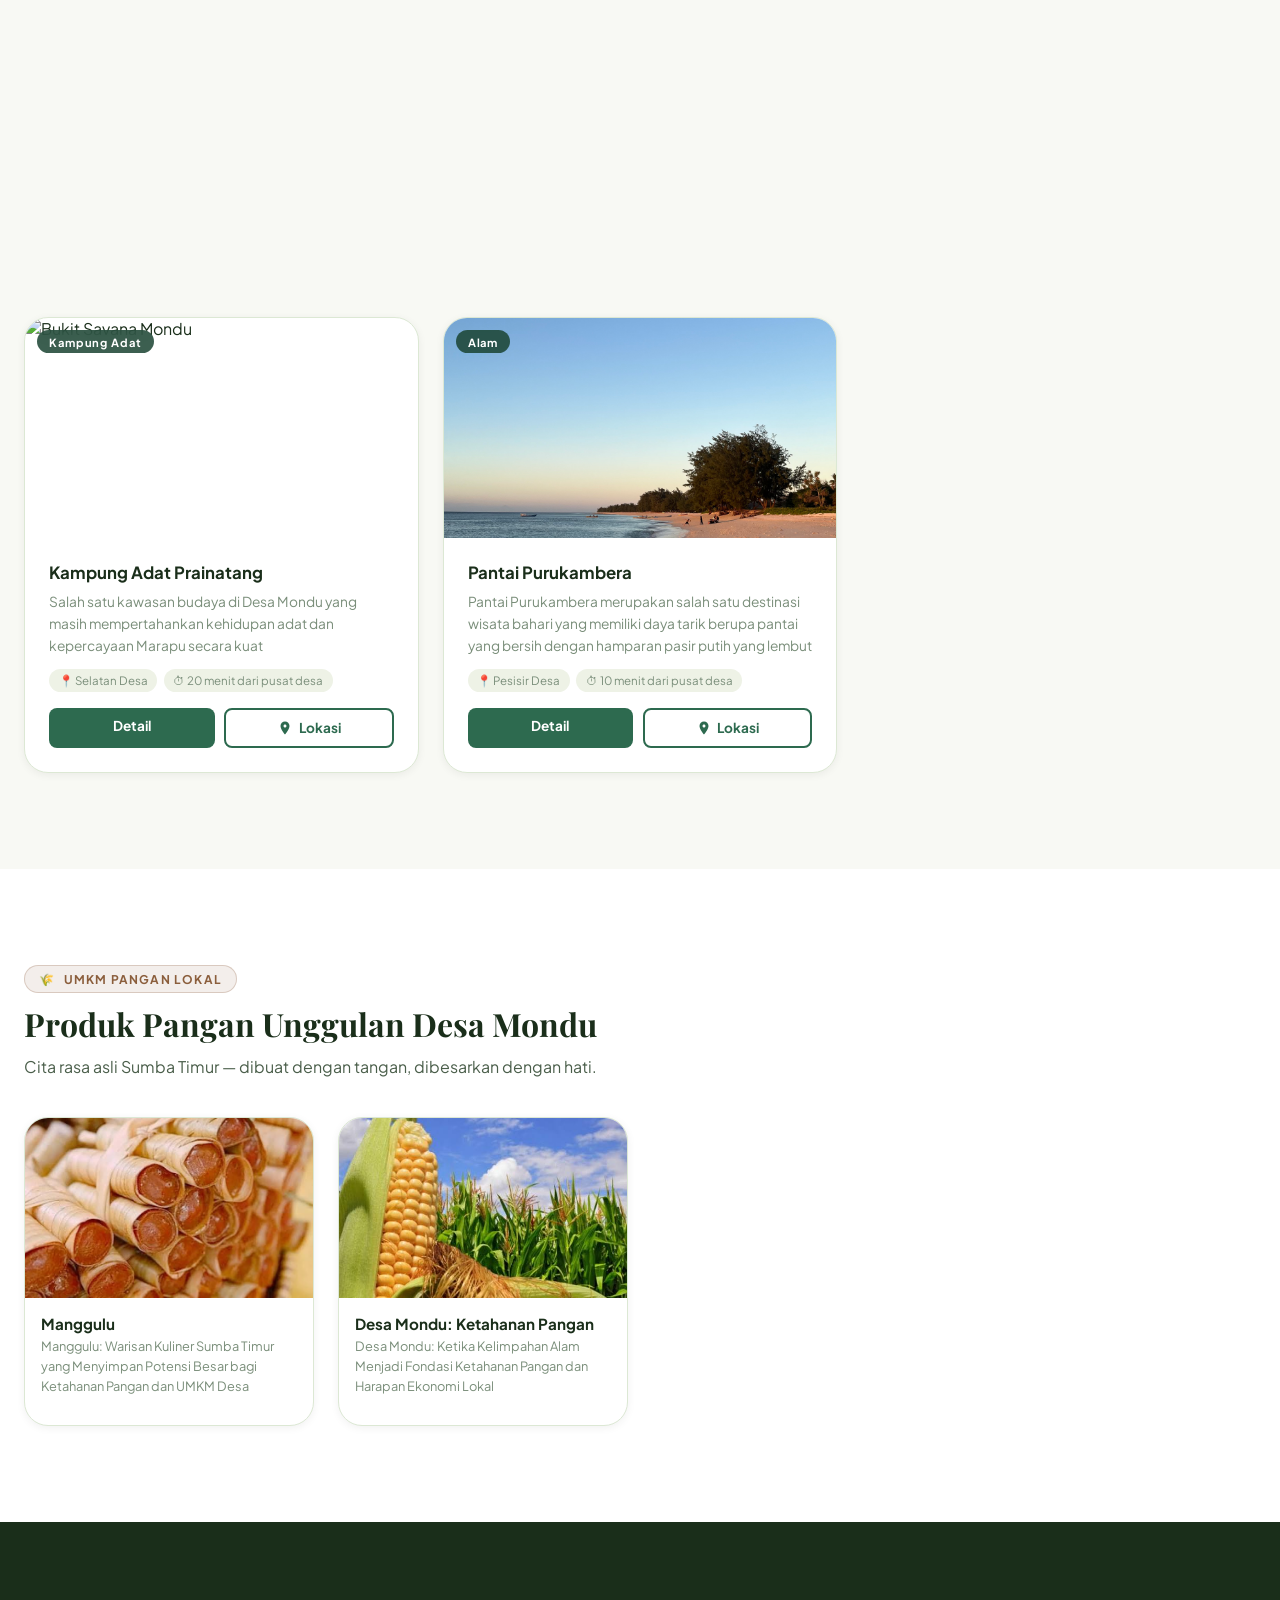
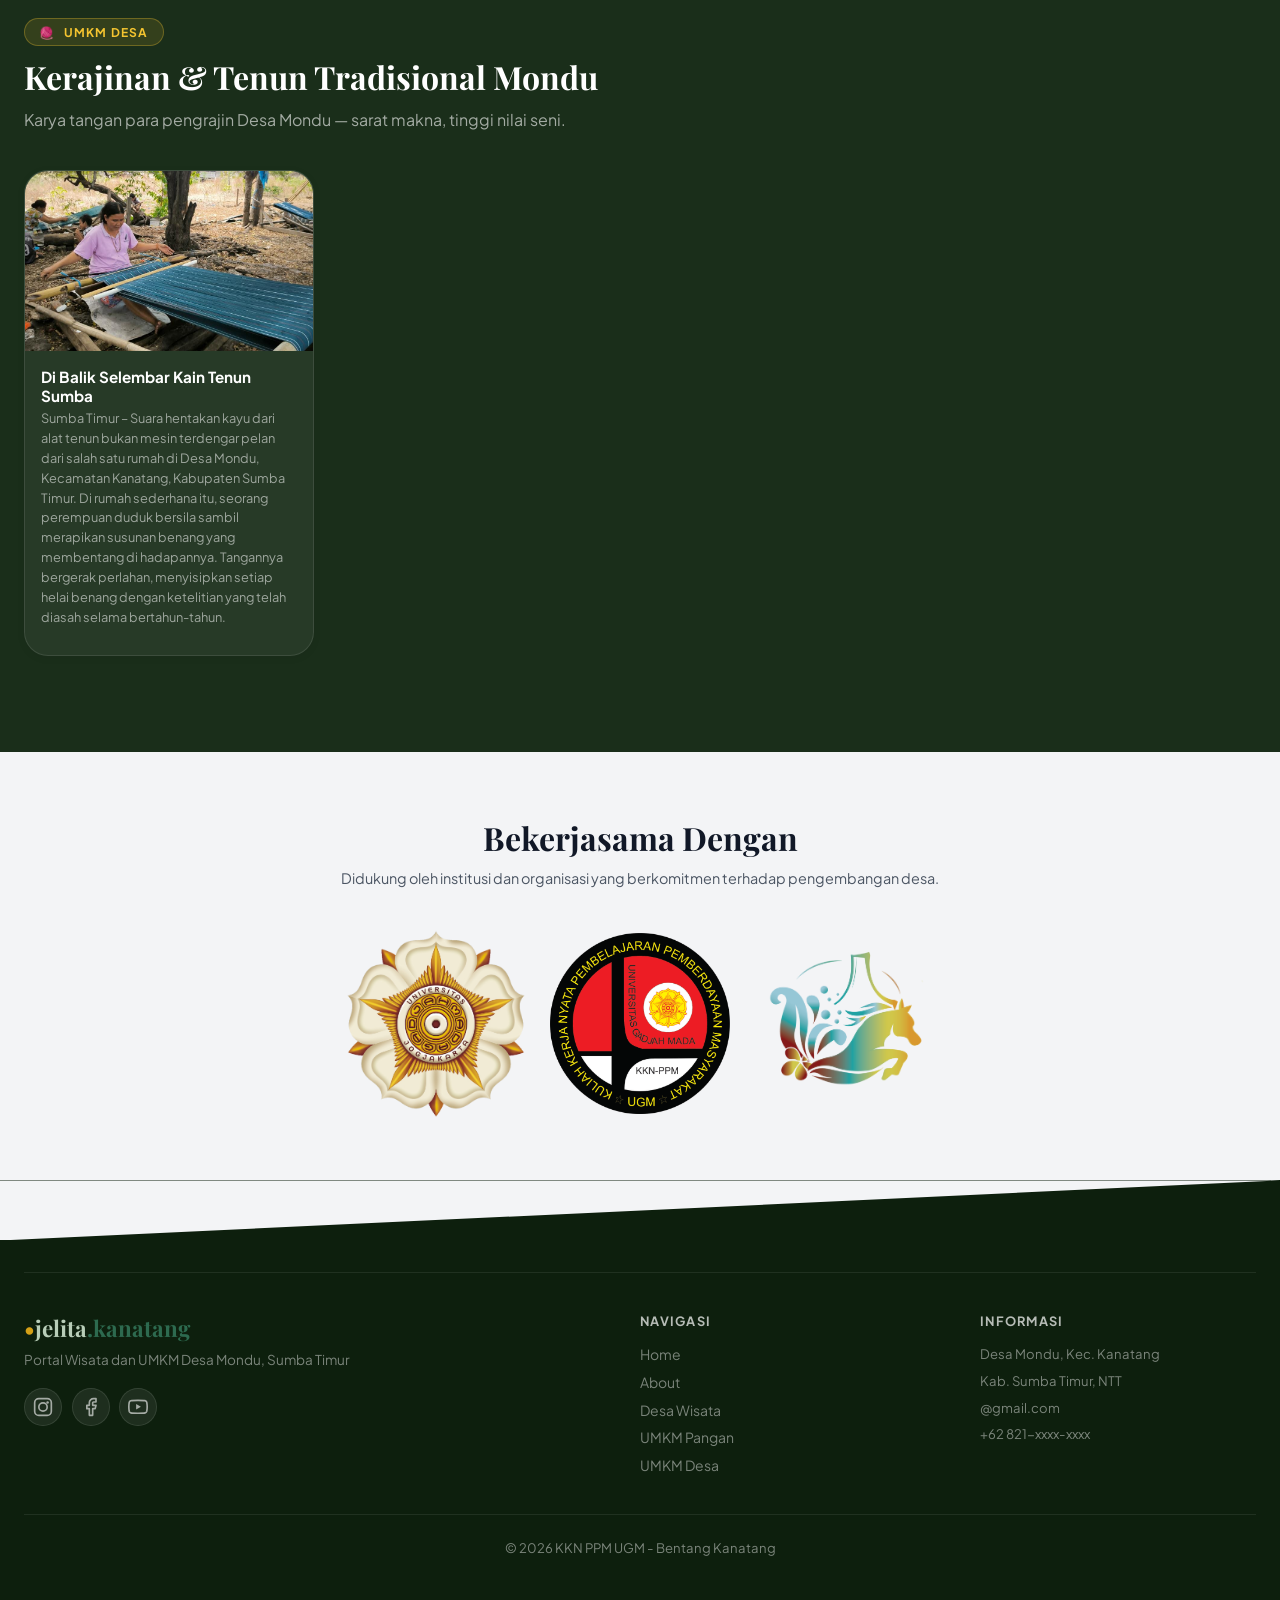
==== commit 427a7bf7: "Update index.html" ====
--- a/index.html
+++ b/index.html
@@ -108,13 +108,13 @@
       </div> -->
 
       <h1 class="new-hero-title">
-        Discover the<br />
-        <em>Soul of Mondu</em>,<br />
+        Jelajahi Pesona<br />
+        <em>Desa Mondu</em>,<br />
         Sumba Timur
       </h1>
 
       <p class="new-hero-desc">
-        Selamat datang di jelita.kanatang — portal resmi wisata dan UMKM Desa Mondu. Alam yang memukau, budaya yang lestari, produk lokal yang autentik.
+        Selamat datang di jelita.kanatang — Website Desa Wisata dan UMKM Mondu. Alam yang memukau, budaya yang lestari, produk lokal yang berdaya saing
       </p>
 
       <a href="#wisata" class="new-hero-btn" id="hero-explore-btn">
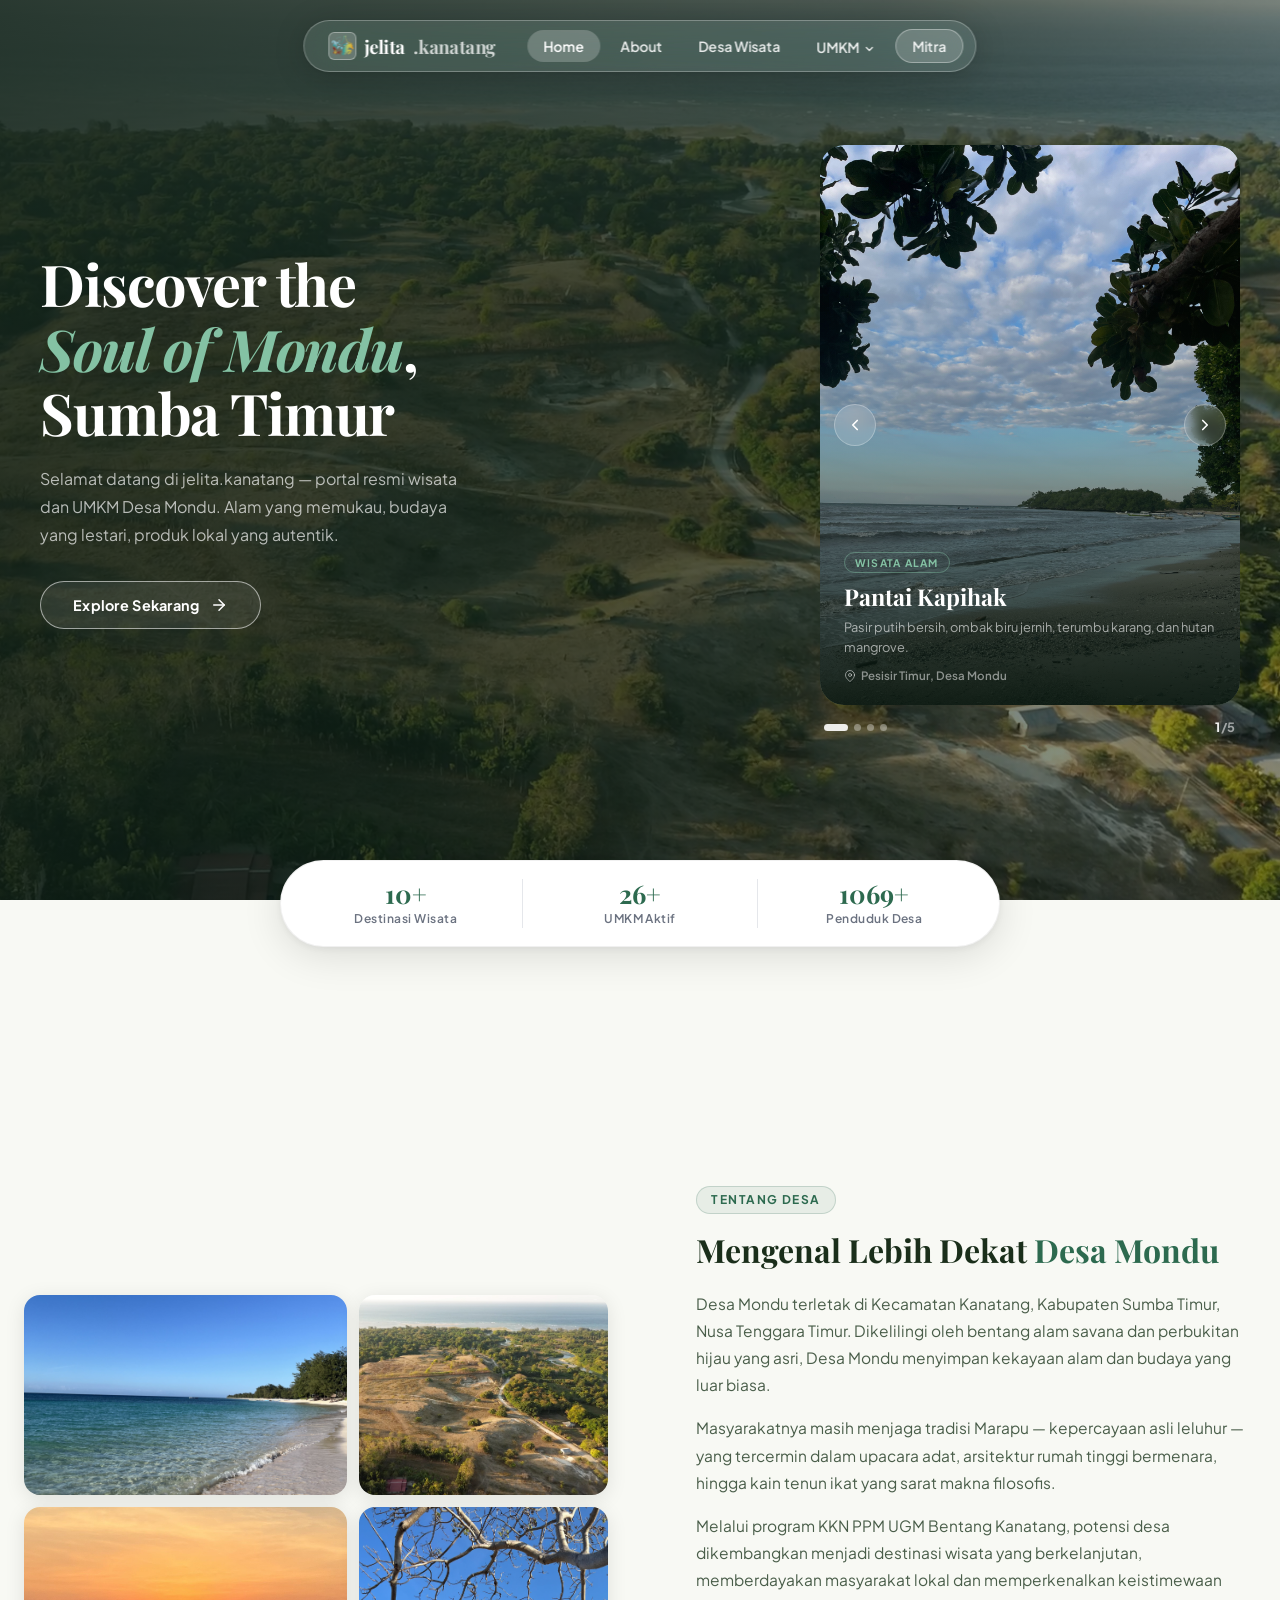
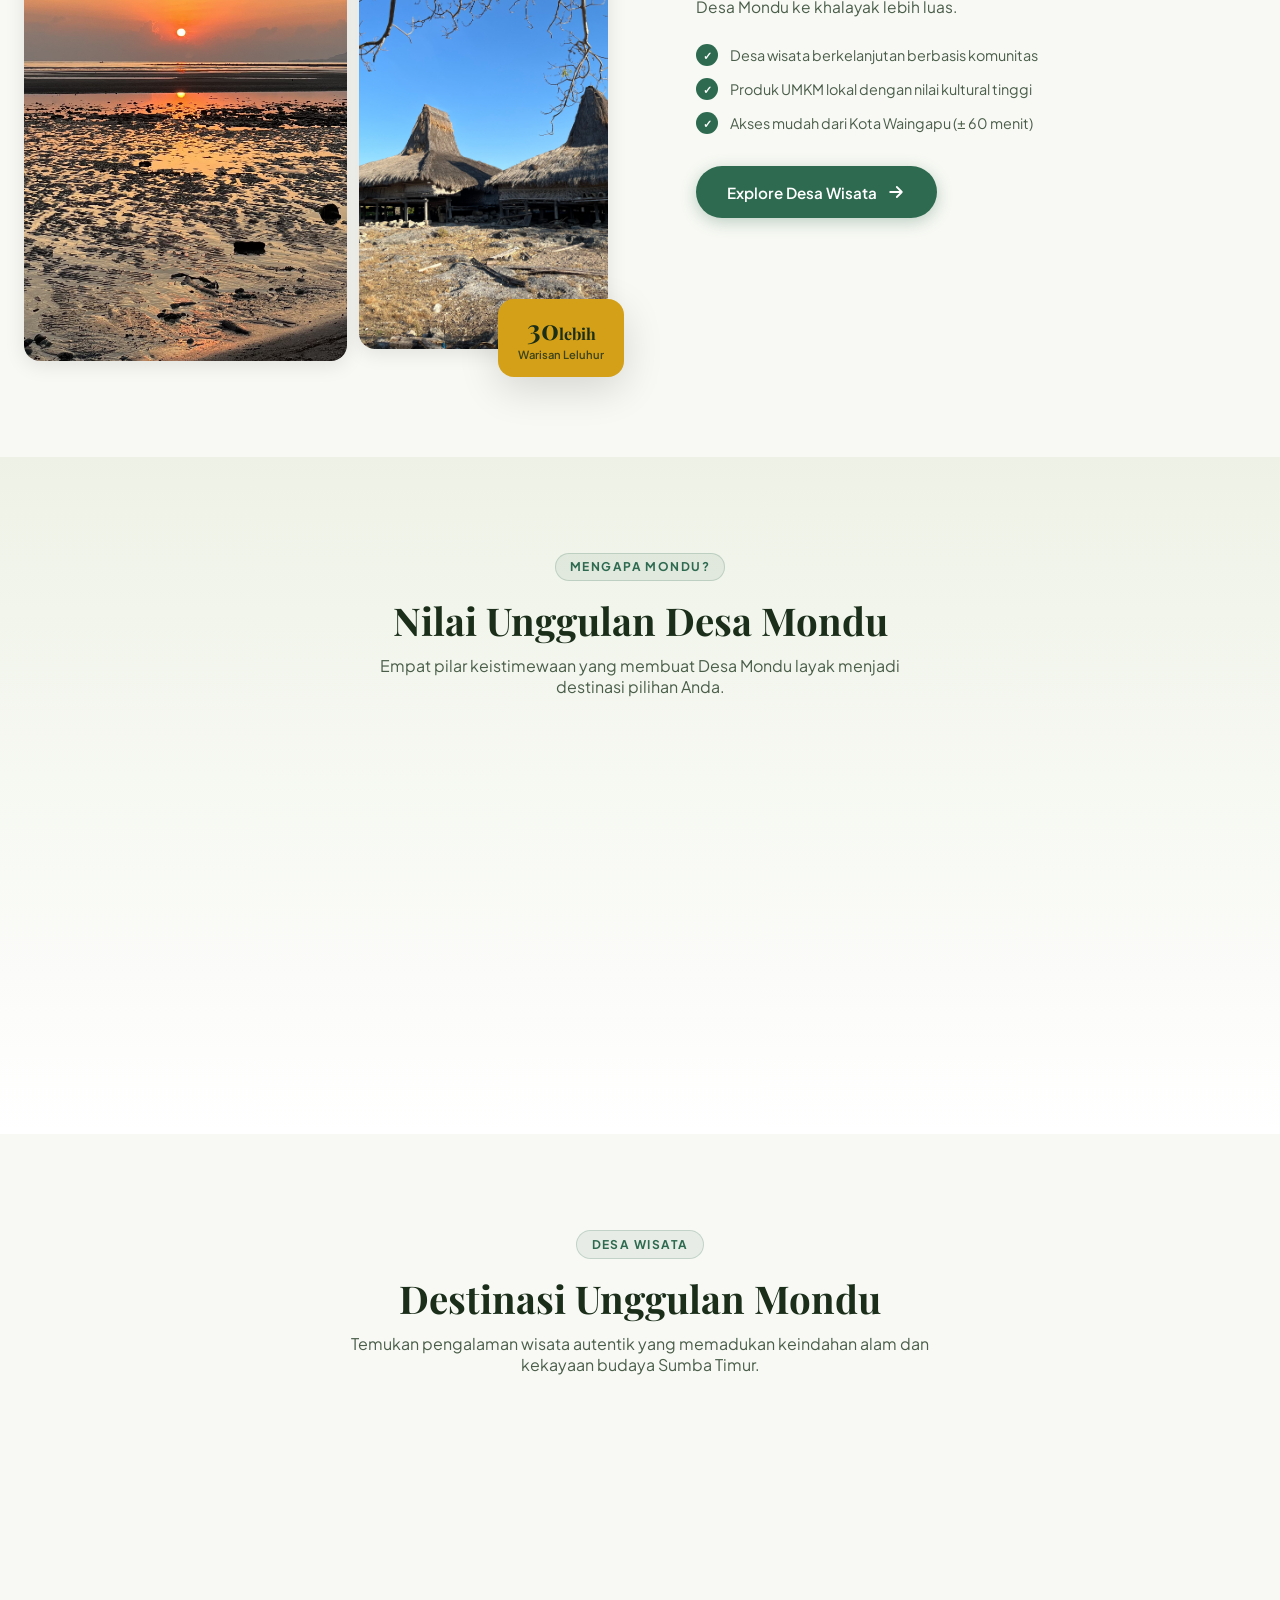
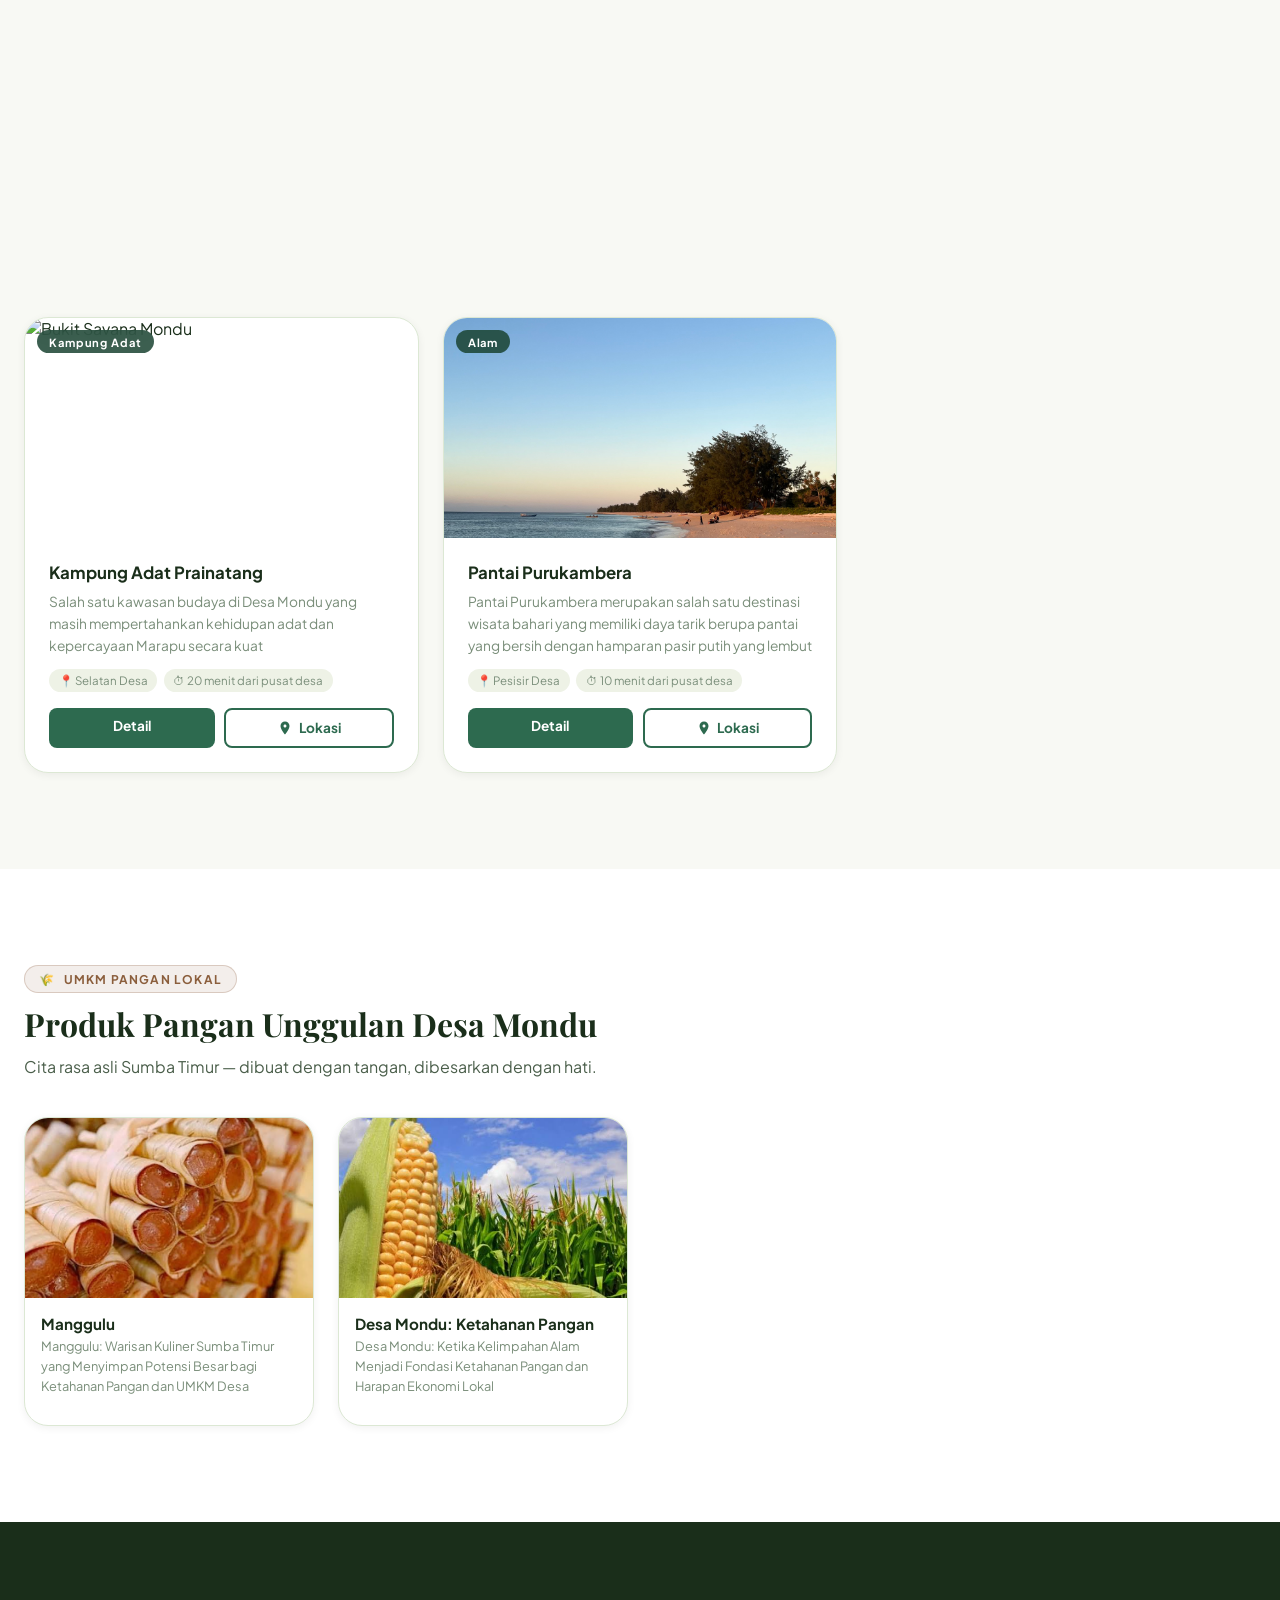
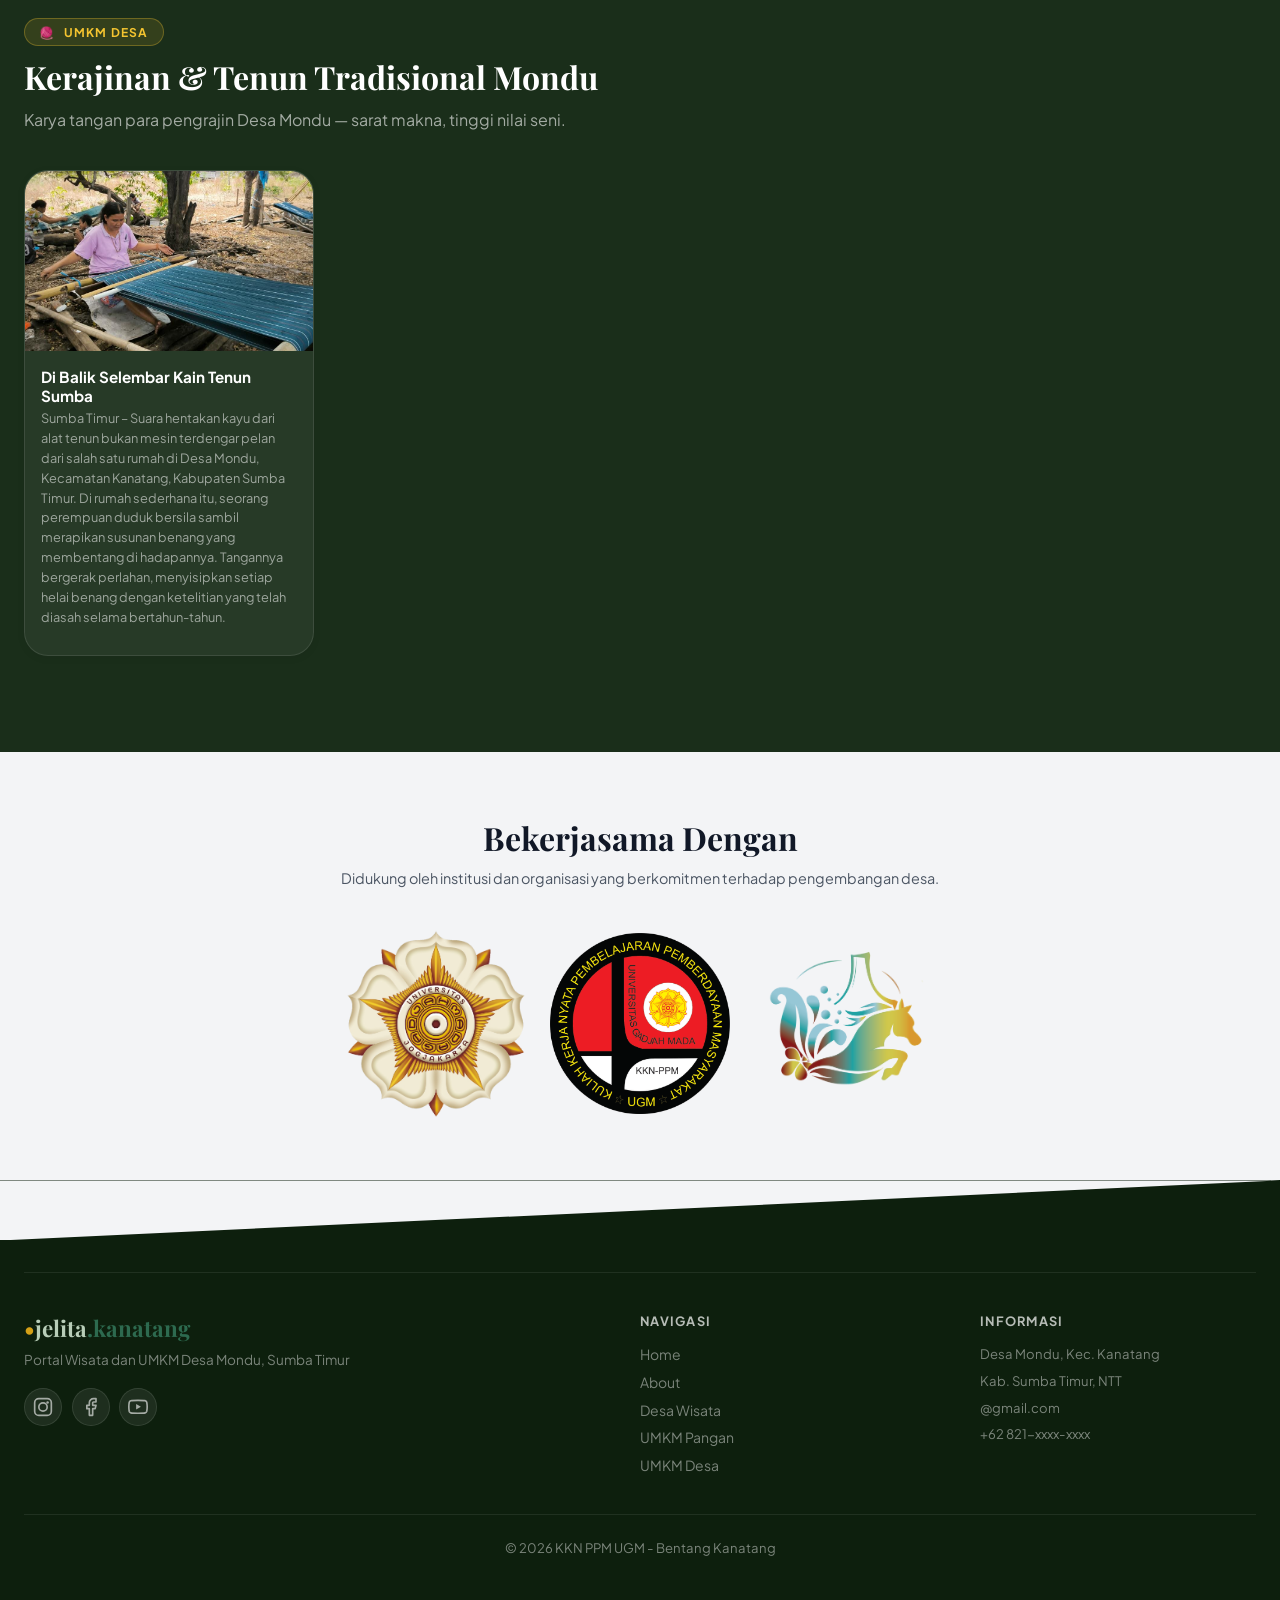
==== commit 4a1ea7a8: "Update index.html" ====
--- a/index.html
+++ b/index.html
@@ -108,13 +108,13 @@
       </div> -->
 
       <h1 class="new-hero-title">
-        Jelajahi Pesona<br />
-        <em>Desa Mondu</em>,<br />
+        Discover the<br />
+        <em>Soul of Mondu</em>,<br />
         Sumba Timur
       </h1>
 
       <p class="new-hero-desc">
-        Selamat datang di jelita.kanatang — Website Desa Wisata dan UMKM Mondu. Alam yang memukau, budaya yang lestari, produk lokal yang berdaya saing
+        Selamat datang di jelita.kanatang — portal resmi wisata dan UMKM Desa Mondu. Alam yang memukau, budaya yang lestari, produk lokal yang autentik.
       </p>
 
       <a href="#wisata" class="new-hero-btn" id="hero-explore-btn">
@@ -337,7 +337,7 @@
       <!-- Floating badge -->
       <div class="gallery-badge" aria-label="Sejak 1800an">
         <span class="badge-year">30<span>lebih</span></span>
-        <span class="badge-label">Warisan Budaya</span>
+        <span class="badge-label">Warisan Leluhur</span>
       </div>
     </div>
 
@@ -474,7 +474,7 @@
           </div>
           <div class="wisata-actions">
             <a href="pantai-kapihak.html" class="btn-detail" id="btn-detail-pantai">Detail</a>
-            <button class="btn-lokasi" id="btn-lokasi-pantai" data-name="Pantai Mondu" data-maps="https://www.google.com/maps/embed?pb=!1m18!1m12!1m3!1d126560.2573!2d120.1500!3d-9.8500!2m3!1f0!2f0!3f0!3m2!1i1024!2i768!4f13.1!3m3!1m2!1s0x2da18500eacb1e11%3A0x8c37c3aad8b03f9b!2sSumba%20Timur%2C%20East%20Nusa%20Tenggara!5e0!3m2!1sen!2sid!4v1690000000000">
+            <button class="btn-lokasi" id="btn-lokasi-pantai" data-name="Pantai Kapihak" data-maps="https://www.google.com/maps/embed?pb=!1m18!1m12!1m3!1d126560.2573!2d120.1500!3d-9.8500!2m3!1f0!2f0!3f0!3m2!1i1024!2i768!4f13.1!3m3!1m2!1s0x2da18500eacb1e11%3A0x8c37c3aad8b03f9b!2sSumba%20Timur%2C%20East%20Nusa%20Tenggara!5e0!3m2!1sen!2sid!4v1690000000000">
               <svg width="16" height="16" viewBox="0 0 16 16" fill="none" aria-hidden="true"><path d="M8 1.5C5.515 1.5 3.5 3.515 3.5 6C3.5 9.5 8 14.5 8 14.5C8 14.5 12.5 9.5 12.5 6C12.5 3.515 10.485 1.5 8 1.5ZM8 7.5C7.172 7.5 6.5 6.828 6.5 6C6.5 5.172 7.172 4.5 8 4.5C8.828 4.5 9.5 5.172 9.5 6C9.5 6.828 8.828 7.5 8 7.5Z" fill="currentColor"/></svg>
               Lokasi
             </button>
@@ -497,7 +497,7 @@
           </div>
           <div class="wisata-actions">
             <a href="kampung-adat.html" class="btn-detail" id="btn-detail-megalitik">Detail</a>
-            <button class="btn-lokasi" id="btn-lokasi-megalitik" data-name="Situs Megalitik Mondu" data-maps="https://www.google.com/maps/embed?pb=!1m18!1m12!1m3!1d126560.2573!2d120.1800!3d-9.8300!2m3!1f0!2f0!3f0!3m2!1i1024!2i768!4f13.1!3m3!1m2!1s0x2da18500eacb1e11%3A0x8c37c3aad8b03f9b!2sSumba%20Timur%2C%20East%20Nusa%20Tenggara!5e0!3m2!1sen!2sid!4v1690000000001">
+            <button class="btn-lokasi" id="btn-lokasi-megalitik" data-name="Kampung Adat Pradadita" data-maps="https://www.google.com/maps/embed?pb=!1m18!1m12!1m3!1d126560.2573!2d120.1800!3d-9.8300!2m3!1f0!2f0!3f0!3m2!1i1024!2i768!4f13.1!3m3!1m2!1s0x2da18500eacb1e11%3A0x8c37c3aad8b03f9b!2sSumba%20Timur%2C%20East%20Nusa%20Tenggara!5e0!3m2!1sen!2sid!4v1690000000001">
               <svg width="16" height="16" viewBox="0 0 16 16" fill="none" aria-hidden="true"><path d="M8 1.5C5.515 1.5 3.5 3.515 3.5 6C3.5 9.5 8 14.5 8 14.5C8 14.5 12.5 9.5 12.5 6C12.5 3.515 10.485 1.5 8 1.5ZM8 7.5C7.172 7.5 6.5 6.828 6.5 6C6.5 5.172 7.172 4.5 8 4.5C8.828 4.5 9.5 5.172 9.5 6C9.5 6.828 8.828 7.5 8 7.5Z" fill="currentColor"/></svg>
               Lokasi
             </button>
@@ -520,7 +520,7 @@
           </div>
           <div class="wisata-actions">
             <a href="tanggedu.html" class="btn-detail" id="btn-detail-airterjun">Detail</a>
-            <button class="btn-lokasi" id="btn-lokasi-airterjun" data-name="Air Terjun Mondu" data-maps="https://www.google.com/maps/embed?pb=!1m18!1m12!1m3!1d126560.2573!2d120.1500!3d-9.8200!2m3!1f0!2f0!3f0!3m2!1i1024!2i768!4f13.1!3m3!1m2!1s0x2da18500eacb1e11%3A0x8c37c3aad8b03f9b!2sSumba%20Timur%2C%20East%20Nusa%20Tenggara!5e0!3m2!1sen!2sid!4v1690000000002">
+            <button class="btn-lokasi" id="btn-lokasi-airterjun" data-name="Air Terjun Tanggedu" data-maps="https://www.google.com/maps/embed?pb=!1m18!1m12!1m3!1d126560.2573!2d120.1500!3d-9.8200!2m3!1f0!2f0!3f0!3m2!1i1024!2i768!4f13.1!3m3!1m2!1s0x2da18500eacb1e11%3A0x8c37c3aad8b03f9b!2sSumba%20Timur%2C%20East%20Nusa%20Tenggara!5e0!3m2!1sen!2sid!4v1690000000002">
               <svg width="16" height="16" viewBox="0 0 16 16" fill="none" aria-hidden="true"><path d="M8 1.5C5.515 1.5 3.5 3.515 3.5 6C3.5 9.5 8 14.5 8 14.5C8 14.5 12.5 9.5 12.5 6C12.5 3.515 10.485 1.5 8 1.5ZM8 7.5C7.172 7.5 6.5 6.828 6.5 6C6.5 5.172 7.172 4.5 8 4.5C8.828 4.5 9.5 5.172 9.5 6C9.5 6.828 8.828 7.5 8 7.5Z" fill="currentColor"/></svg>
               Lokasi
             </button>
@@ -543,7 +543,7 @@
           </div>
           <div class="wisata-actions">
             <a href="kampung-prainatang.html" class="btn-detail" id="btn-detail-bukit">Detail</a>
-            <button class="btn-lokasi" id="btn-lokasi-bukit" data-name="Bukit Savana Mondu" data-maps="https://www.google.com/maps/embed?pb=!1m18!1m12!1m3!1d126560.2573!2d120.1600!3d-9.8400!2m3!1f0!2f0!3f0!3m2!1i1024!2i768!4f13.1!3m3!1m2!1s0x2da18500eacb1e11%3A0x8c37c3aad8b03f9b!2sSumba%20Timur%2C%20East%20Nusa%20Tenggara!5e0!3m2!1sen!2sid!4v1690000000003">
+            <button class="btn-lokasi" id="btn-lokasi-bukit" data-name="Kampung Adat Prainatang" data-maps="https://www.google.com/maps/embed?pb=!1m18!1m12!1m3!1d126560.2573!2d120.1600!3d-9.8400!2m3!1f0!2f0!3f0!3m2!1i1024!2i768!4f13.1!3m3!1m2!1s0x2da18500eacb1e11%3A0x8c37c3aad8b03f9b!2sSumba%20Timur%2C%20East%20Nusa%20Tenggara!5e0!3m2!1sen!2sid!4v1690000000003">
               <svg width="16" height="16" viewBox="0 0 16 16" fill="none" aria-hidden="true"><path d="M8 1.5C5.515 1.5 3.5 3.515 3.5 6C3.5 9.5 8 14.5 8 14.5C8 14.5 12.5 9.5 12.5 6C12.5 3.515 10.485 1.5 8 1.5ZM8 7.5C7.172 7.5 6.5 6.828 6.5 6C6.5 5.172 7.172 4.5 8 4.5C8.828 4.5 9.5 5.172 9.5 6C9.5 6.828 8.828 7.5 8 7.5Z" fill="currentColor"/></svg>
               Lokasi
             </button>
@@ -566,7 +566,7 @@
           </div>
           <div class="wisata-actions">
             <a href="purukambera.html" class="btn-detail" id="btn-detail-kampungadat">Detail</a>
-            <button class="btn-lokasi" id="btn-lokasi-kampungadat" data-name="Kampung Adat Mondu" data-maps="https://www.google.com/maps/embed?pb=!1m18!1m12!1m3!1d126560.2573!2d120.1900!3d-9.8300!2m3!1f0!2f0!3f0!3m2!1i1024!2i768!4f13.1!3m3!1m2!1s0x2da18500eacb1e11%3A0x8c37c3aad8b03f9b!2sSumba%20Timur%2C%20East%20Nusa%20Tenggara!5e0!3m2!1sen!2sid!4v1690000000004">
+            <button class="btn-lokasi" id="btn-lokasi-kampungadat" data-name="Pantai Purukambera" data-maps="https://www.google.com/maps/embed?pb=!1m18!1m12!1m3!1d126560.2573!2d120.1900!3d-9.8300!2m3!1f0!2f0!3f0!3m2!1i1024!2i768!4f13.1!3m3!1m2!1s0x2da18500eacb1e11%3A0x8c37c3aad8b03f9b!2sSumba%20Timur%2C%20East%20Nusa%20Tenggara!5e0!3m2!1sen!2sid!4v1690000000004">
               <svg width="16" height="16" viewBox="0 0 16 16" fill="none" aria-hidden="true"><path d="M8 1.5C5.515 1.5 3.5 3.515 3.5 6C3.5 9.5 8 14.5 8 14.5C8 14.5 12.5 9.5 12.5 6C12.5 3.515 10.485 1.5 8 1.5ZM8 7.5C7.172 7.5 6.5 6.828 6.5 6C6.5 5.172 7.172 4.5 8 4.5C8.828 4.5 9.5 5.172 9.5 6C9.5 6.828 8.828 7.5 8 7.5Z" fill="currentColor"/></svg>
               Lokasi
             </button>
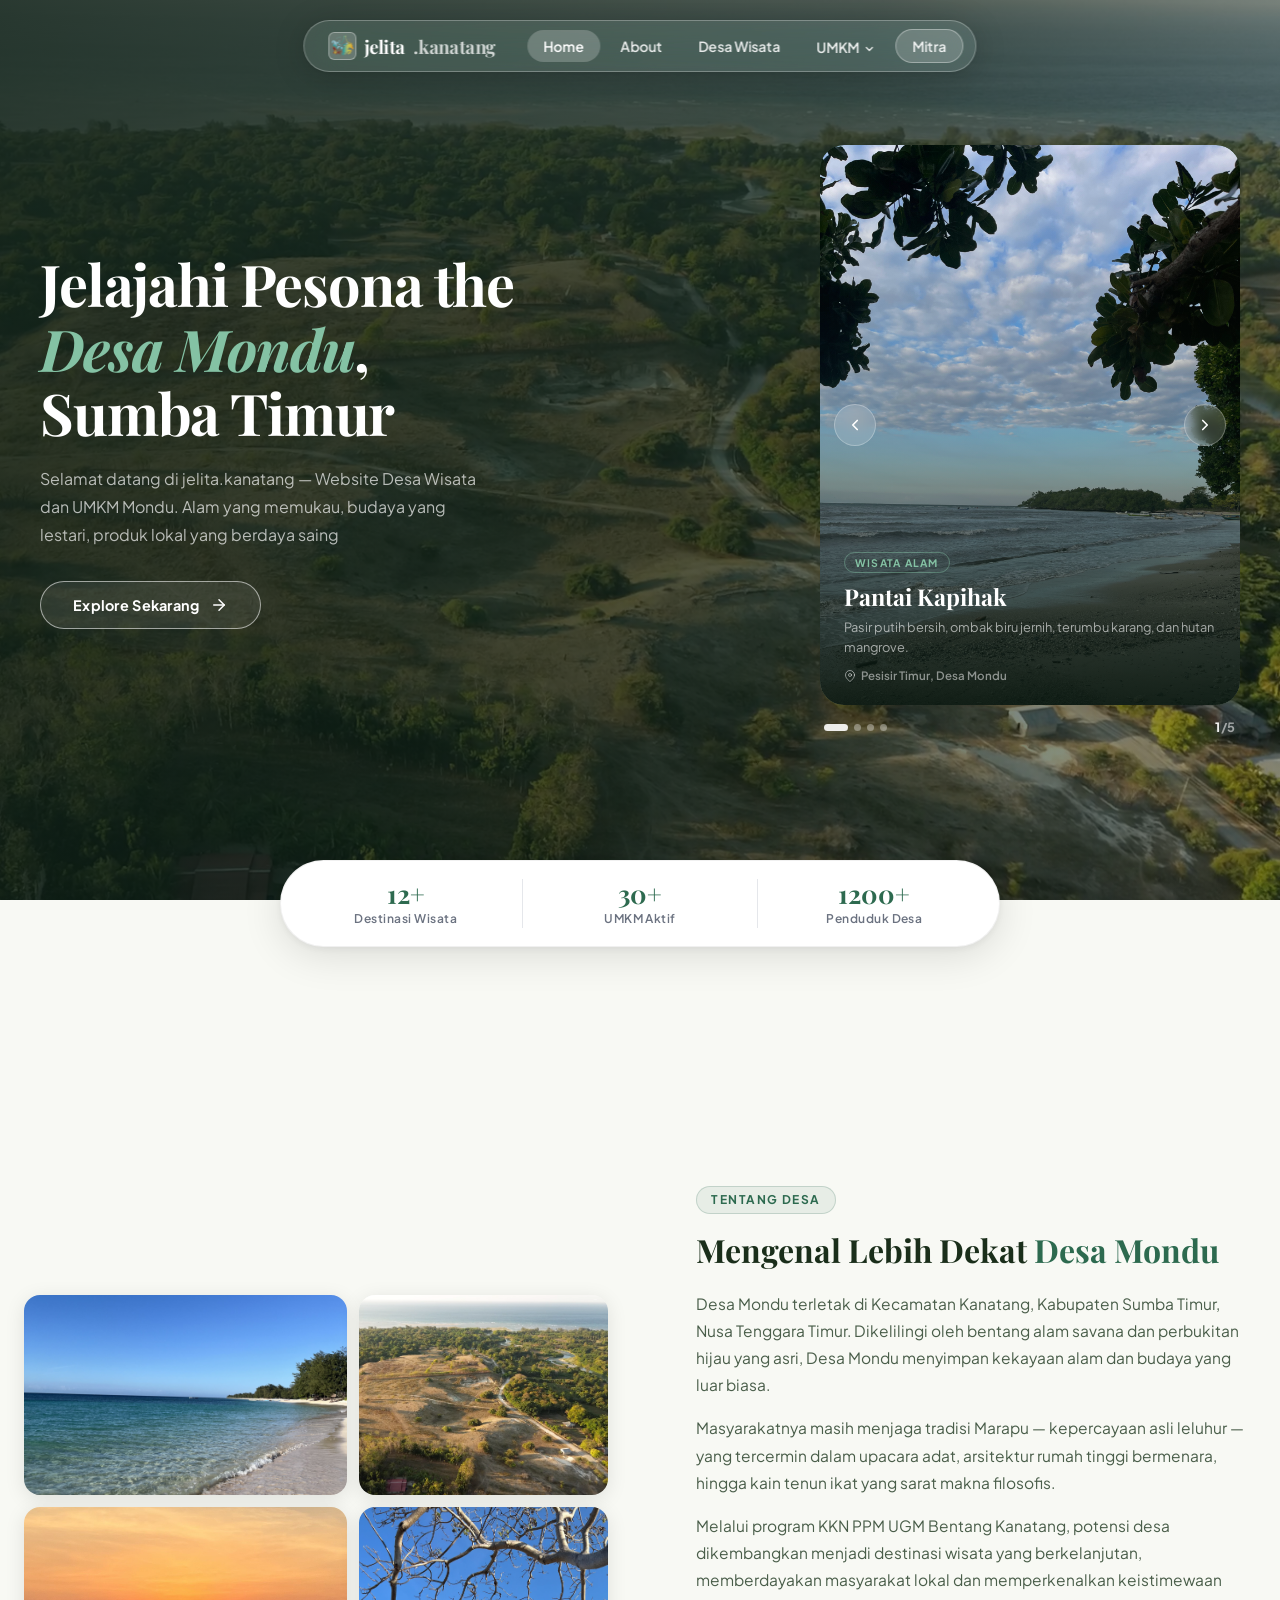
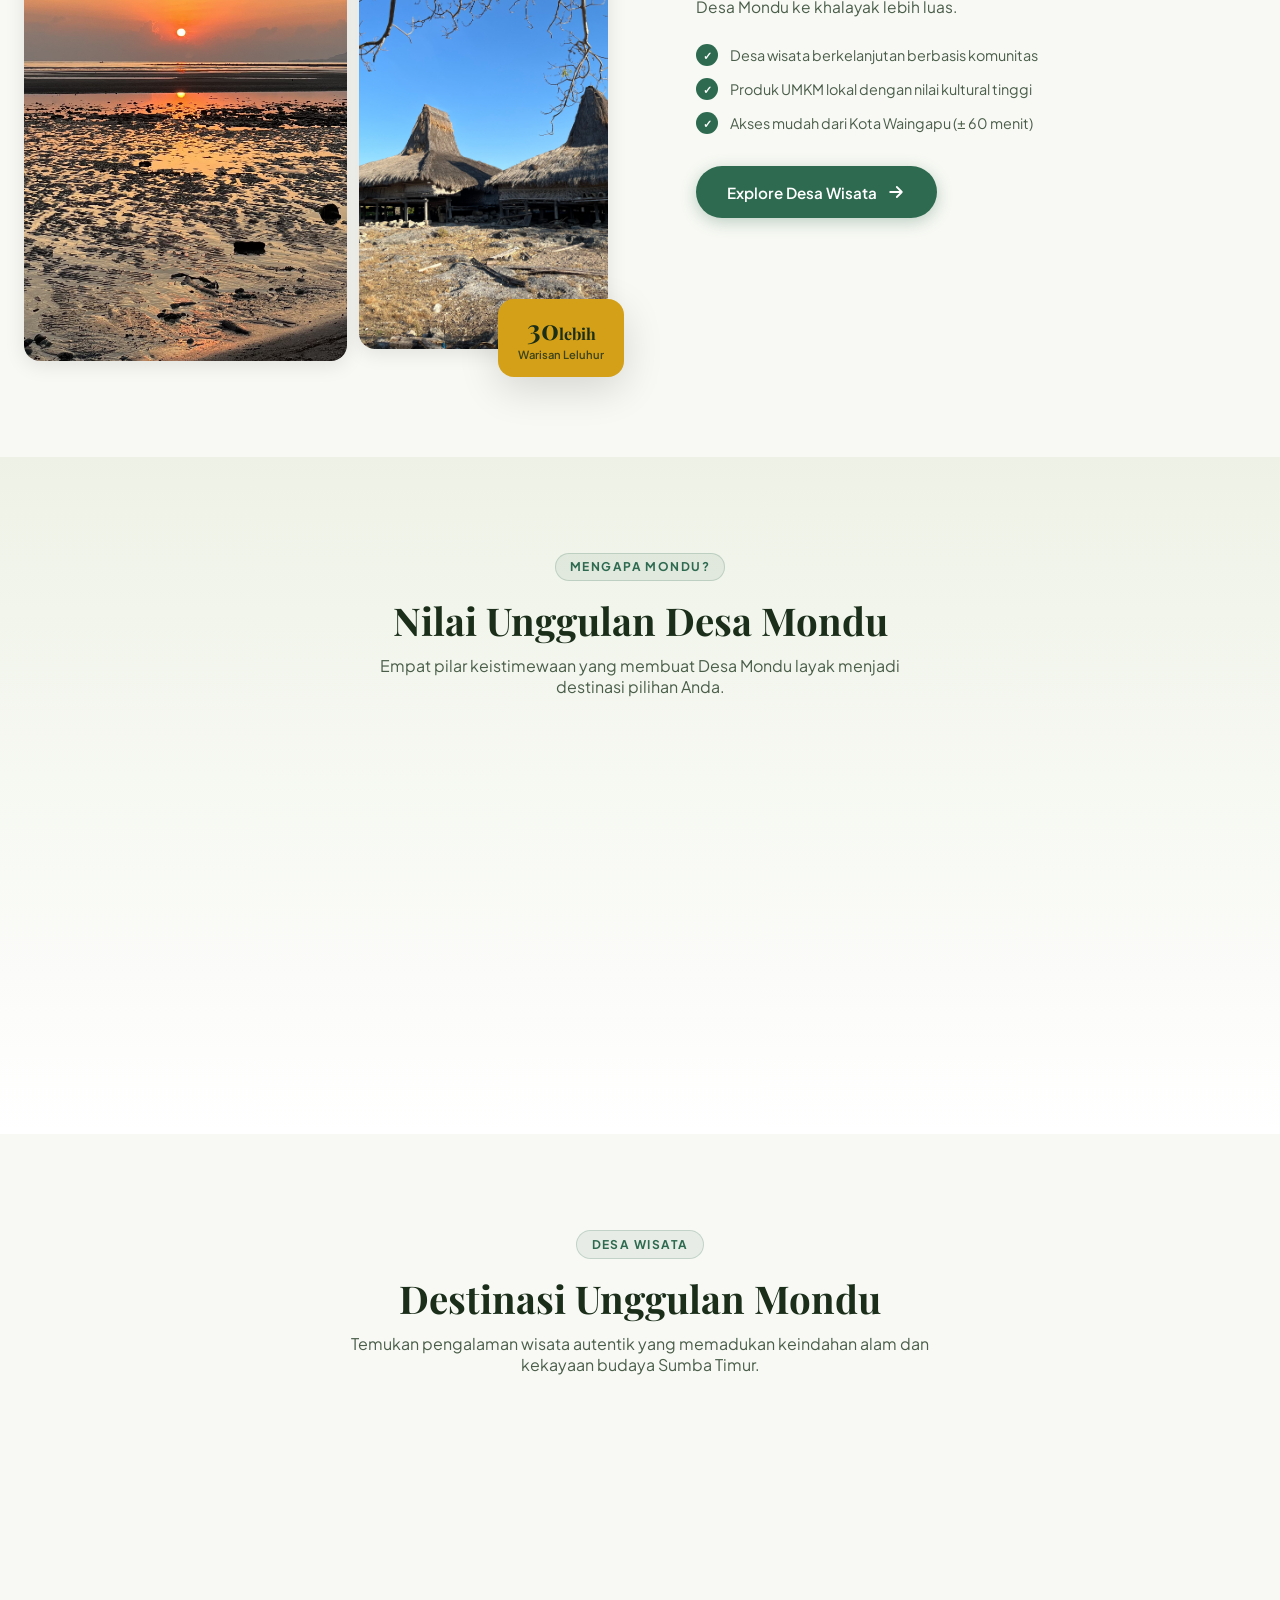
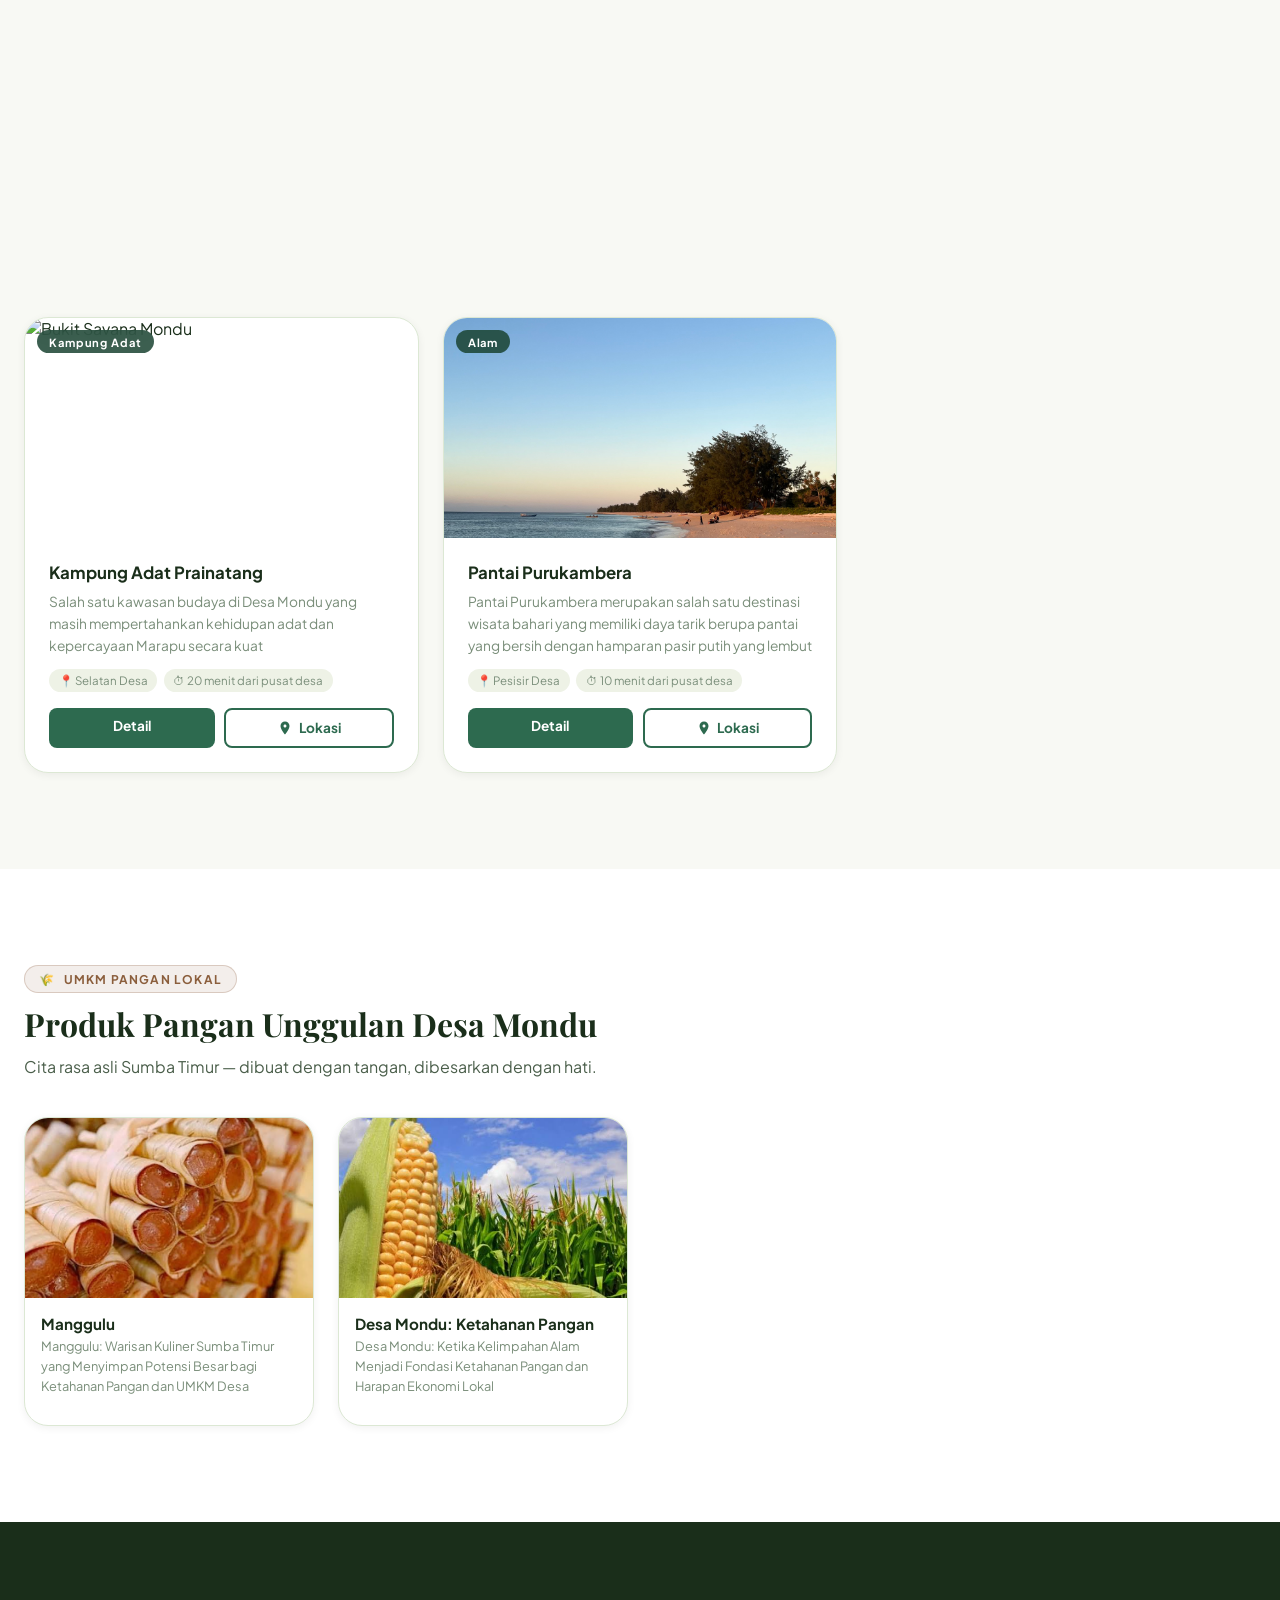
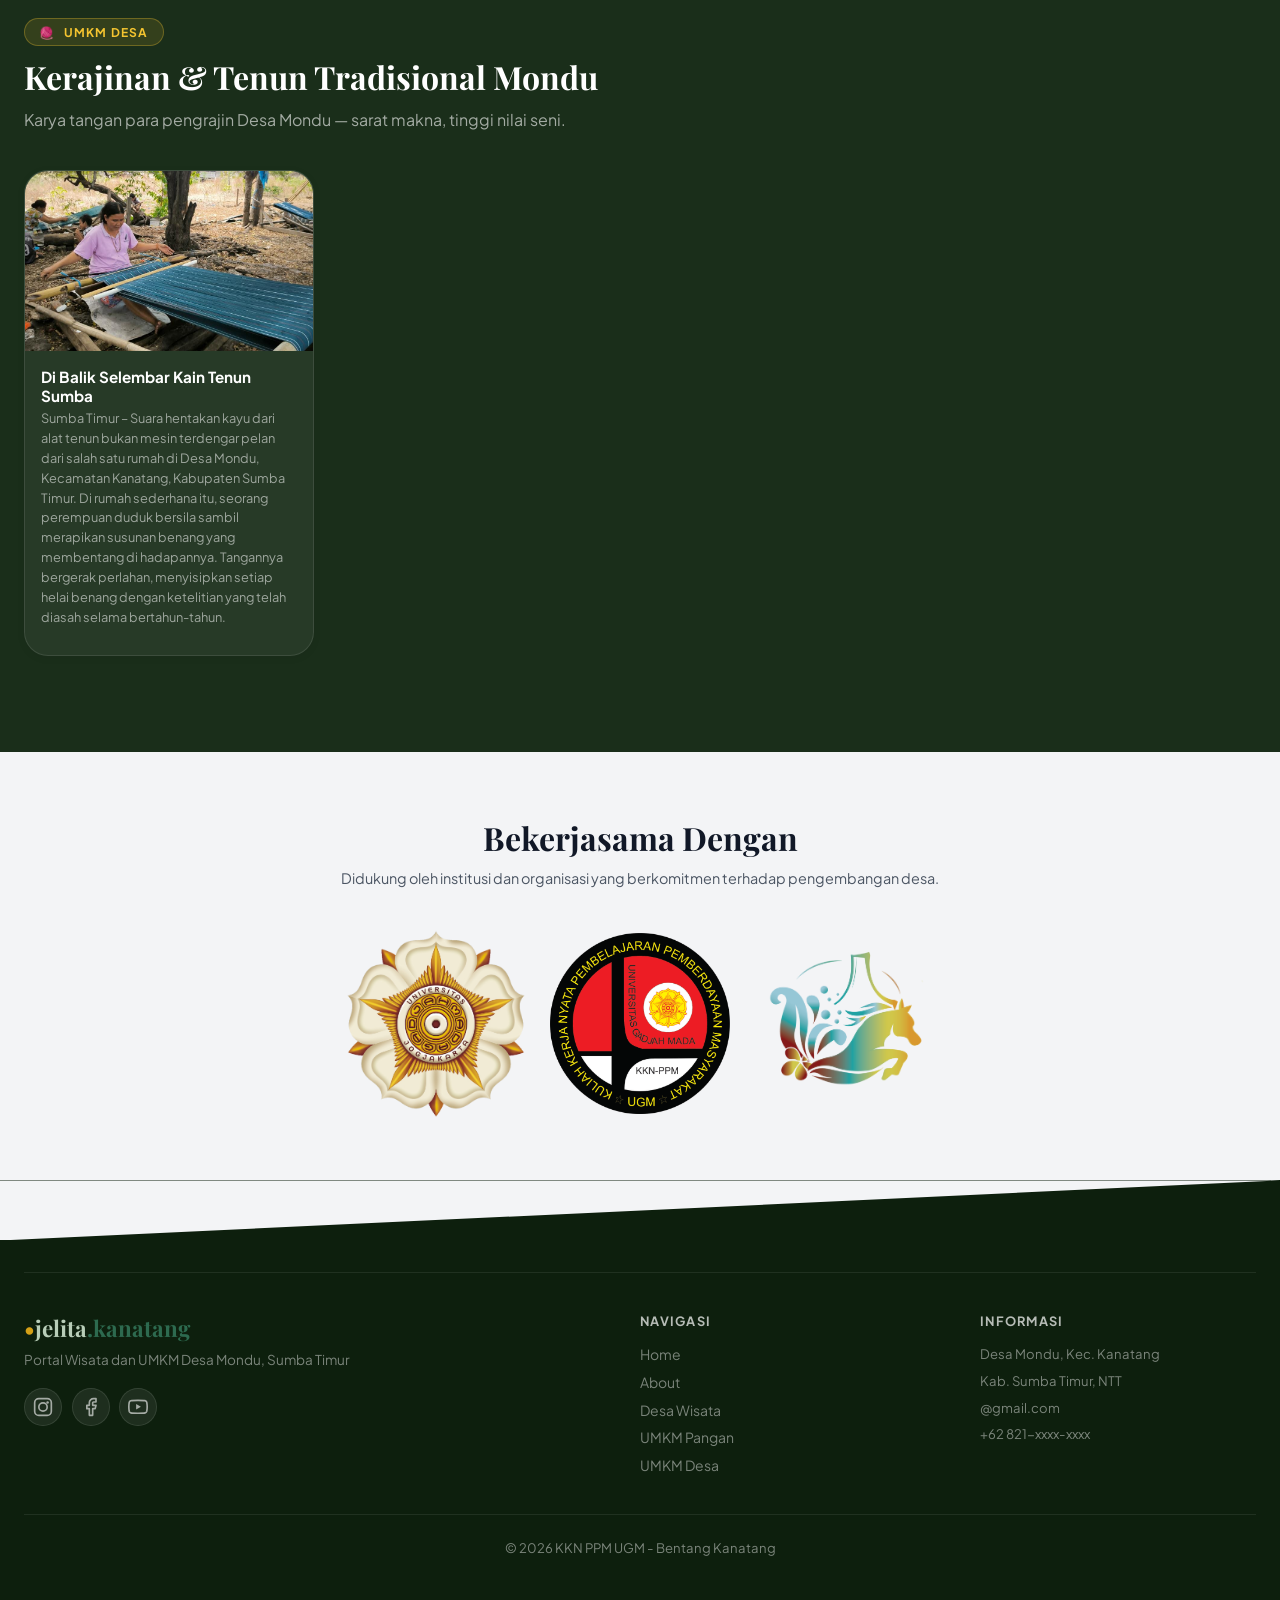
==== commit 1f4d15e3: "Update index.html" ====
--- a/index.html
+++ b/index.html
@@ -7,7 +7,7 @@
   <meta name="keywords" content="Desa Mondu, Wisata Sumba, KKN UGM, UMKM Sumba, jelita kanatang, desa wisata" />
   <meta name="author" content="KKN PPM UGM - Bentang Kanatang" />
   <title>jelita.kanatang — Desa Wisata &amp; UMKM Mondu, Sumba Timur</title>
-
+  
   <!-- Google Fonts -->
   <link rel="preconnect" href="https://fonts.googleapis.com" />
   <link rel="preconnect" href="https://fonts.gstatic.com" crossorigin />
@@ -106,15 +106,15 @@
         <span class="new-hero-dot" aria-hidden="true"></span>
         Desa Mondu, Sumba Timur
       </div> -->
-
+      
       <h1 class="new-hero-title">
-        Discover the<br />
-        <em>Soul of Mondu</em>,<br />
+        Jelajahi Pesona the<br />
+        <em>Desa Mondu</em>,<br />
         Sumba Timur
       </h1>
 
       <p class="new-hero-desc">
-        Selamat datang di jelita.kanatang — portal resmi wisata dan UMKM Desa Mondu. Alam yang memukau, budaya yang lestari, produk lokal yang autentik.
+        Selamat datang di jelita.kanatang — Website Desa Wisata dan UMKM Mondu. Alam yang memukau, budaya yang lestari, produk lokal yang berdaya saing
       </p>
 
       <a href="#wisata" class="new-hero-btn" id="hero-explore-btn">
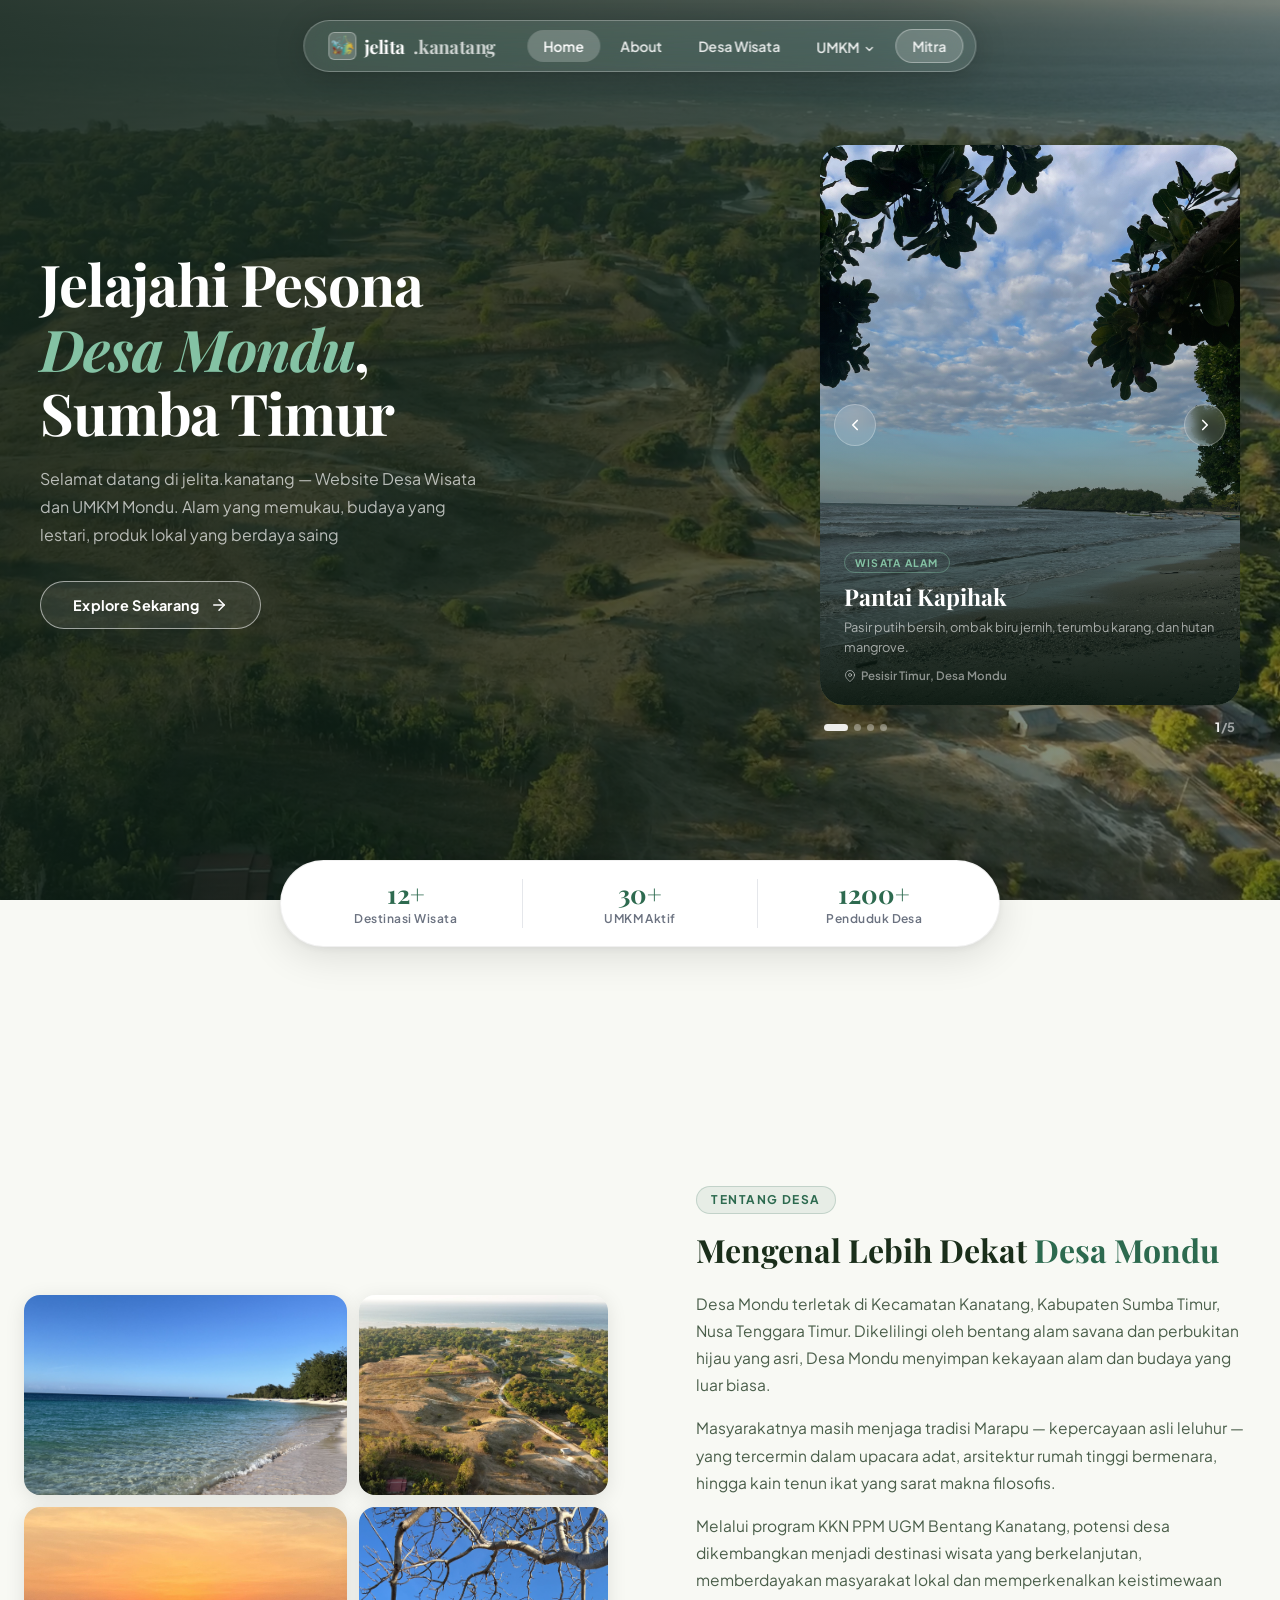
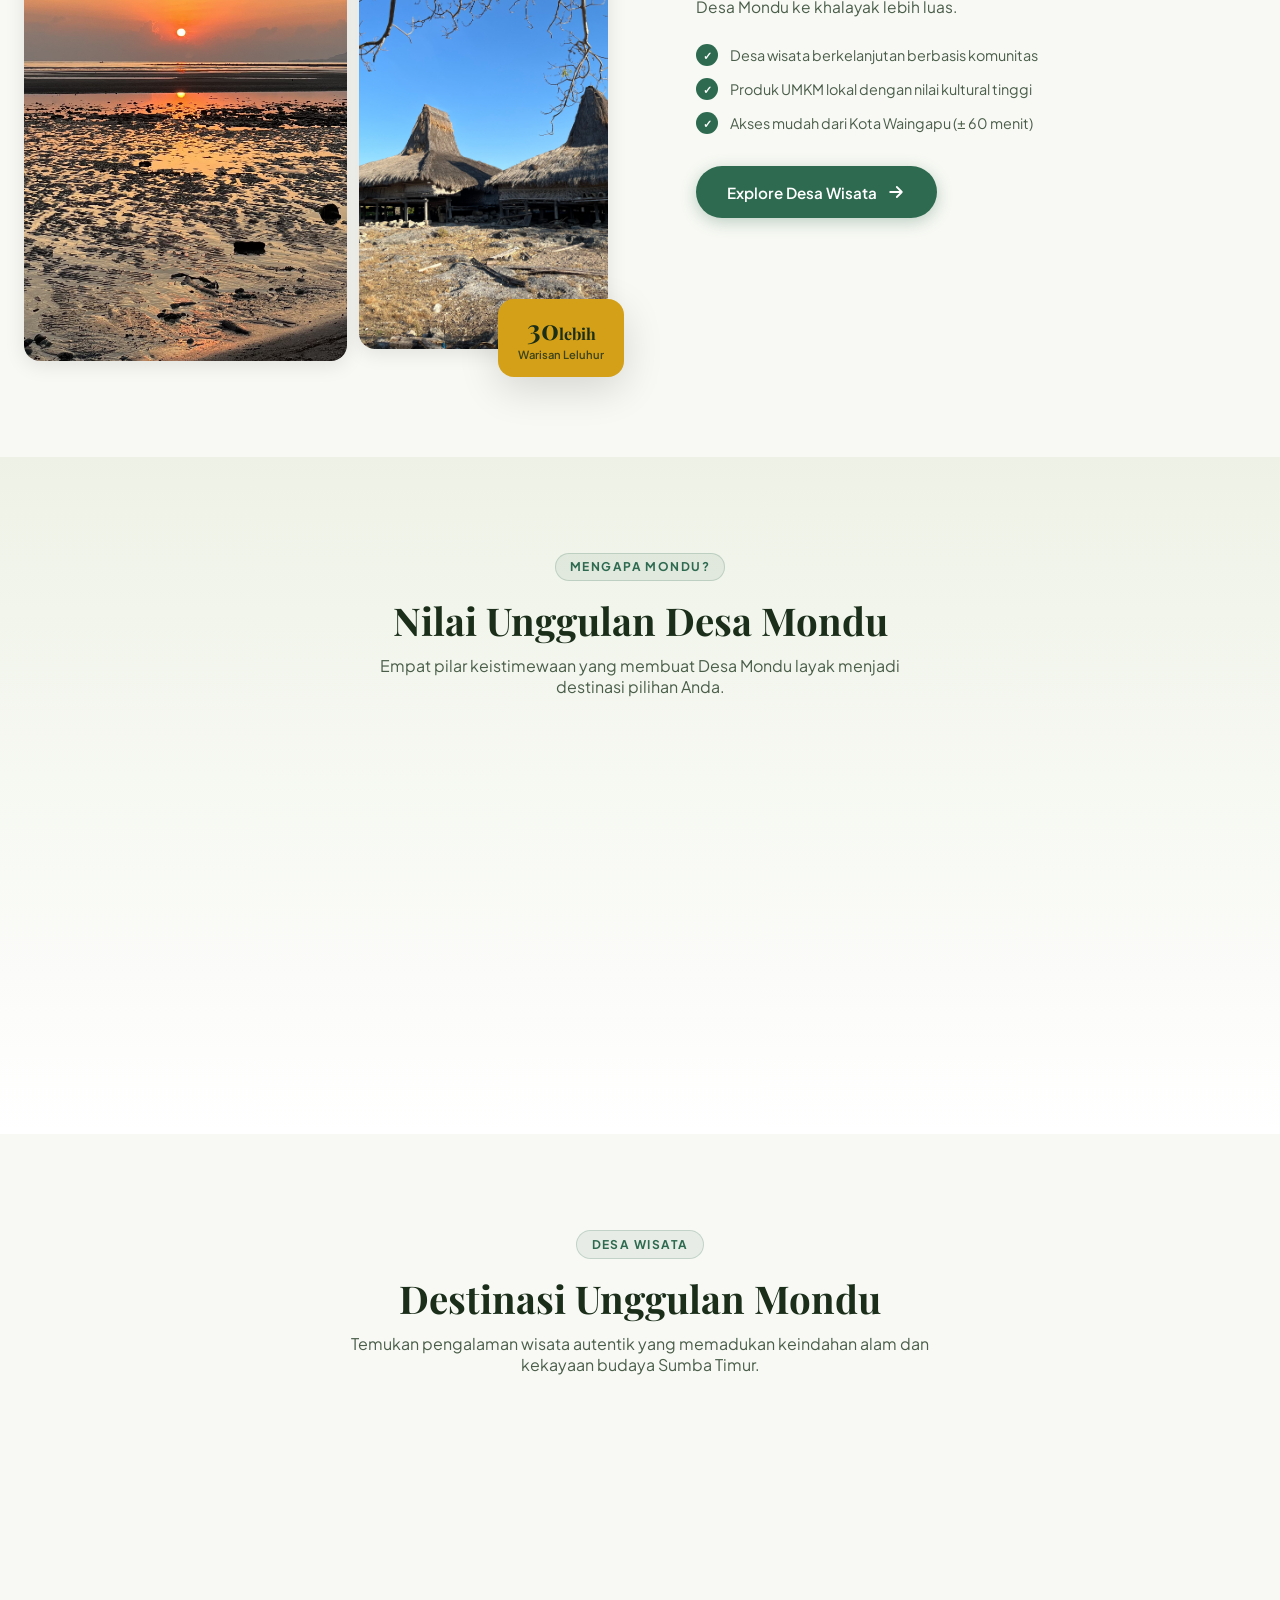
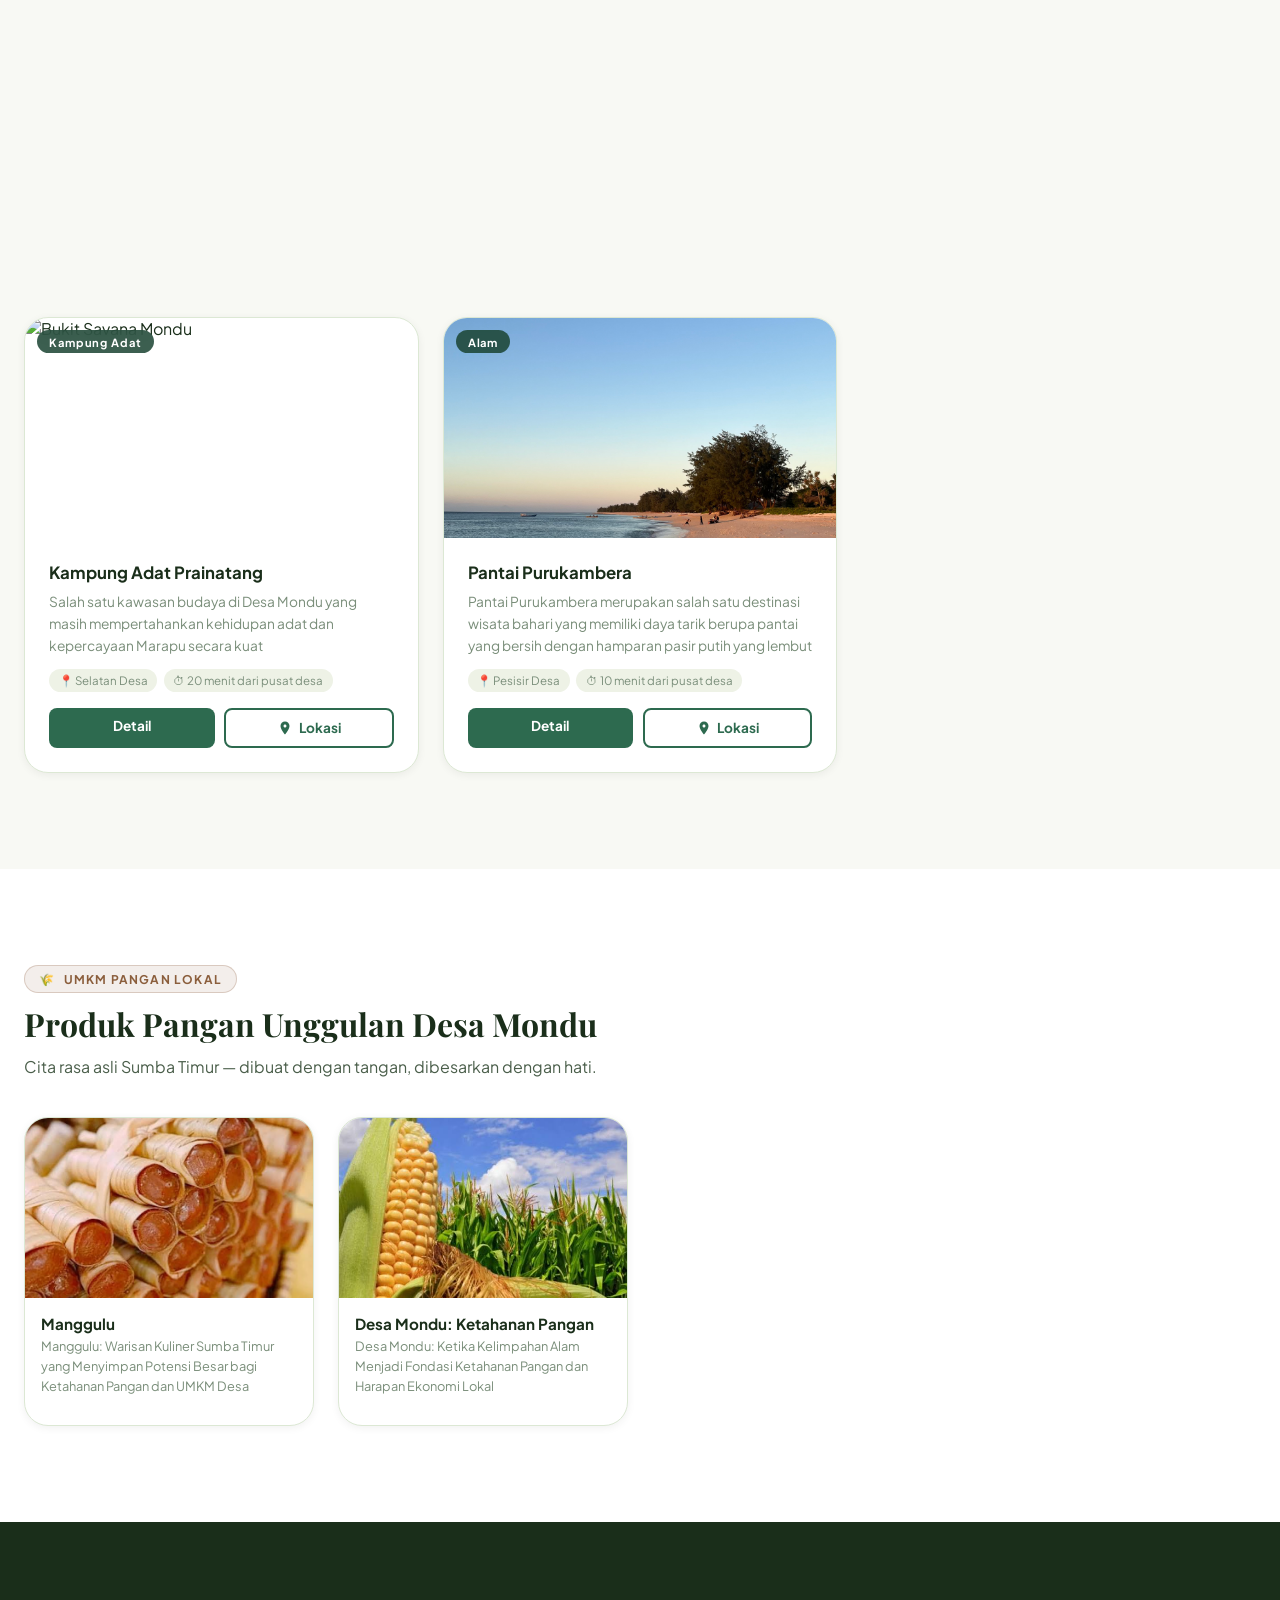
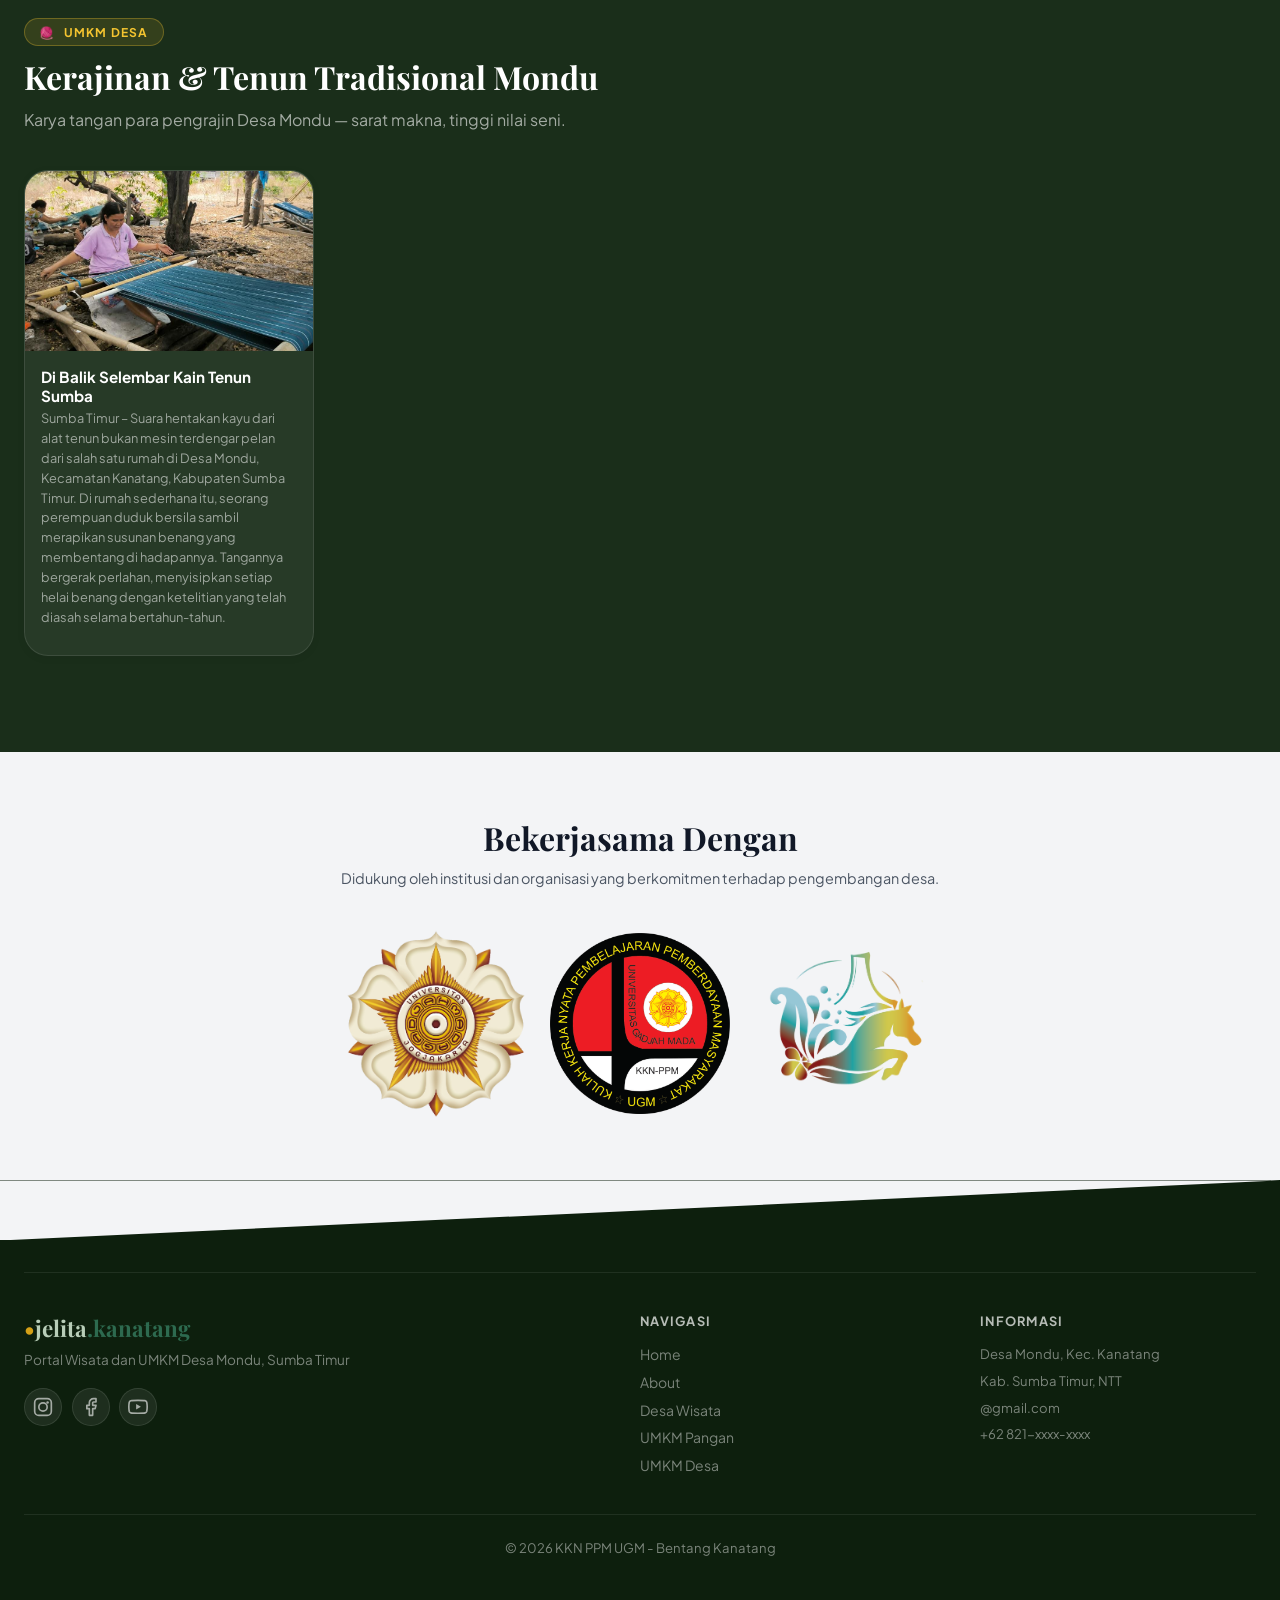
==== commit 755bf9c7: "Update index.html" ====
--- a/index.html
+++ b/index.html
@@ -108,7 +108,7 @@
       </div> -->
       
       <h1 class="new-hero-title">
-        Jelajahi Pesona the<br />
+        Jelajahi Pesona<br />
         <em>Desa Mondu</em>,<br />
         Sumba Timur
       </h1>
